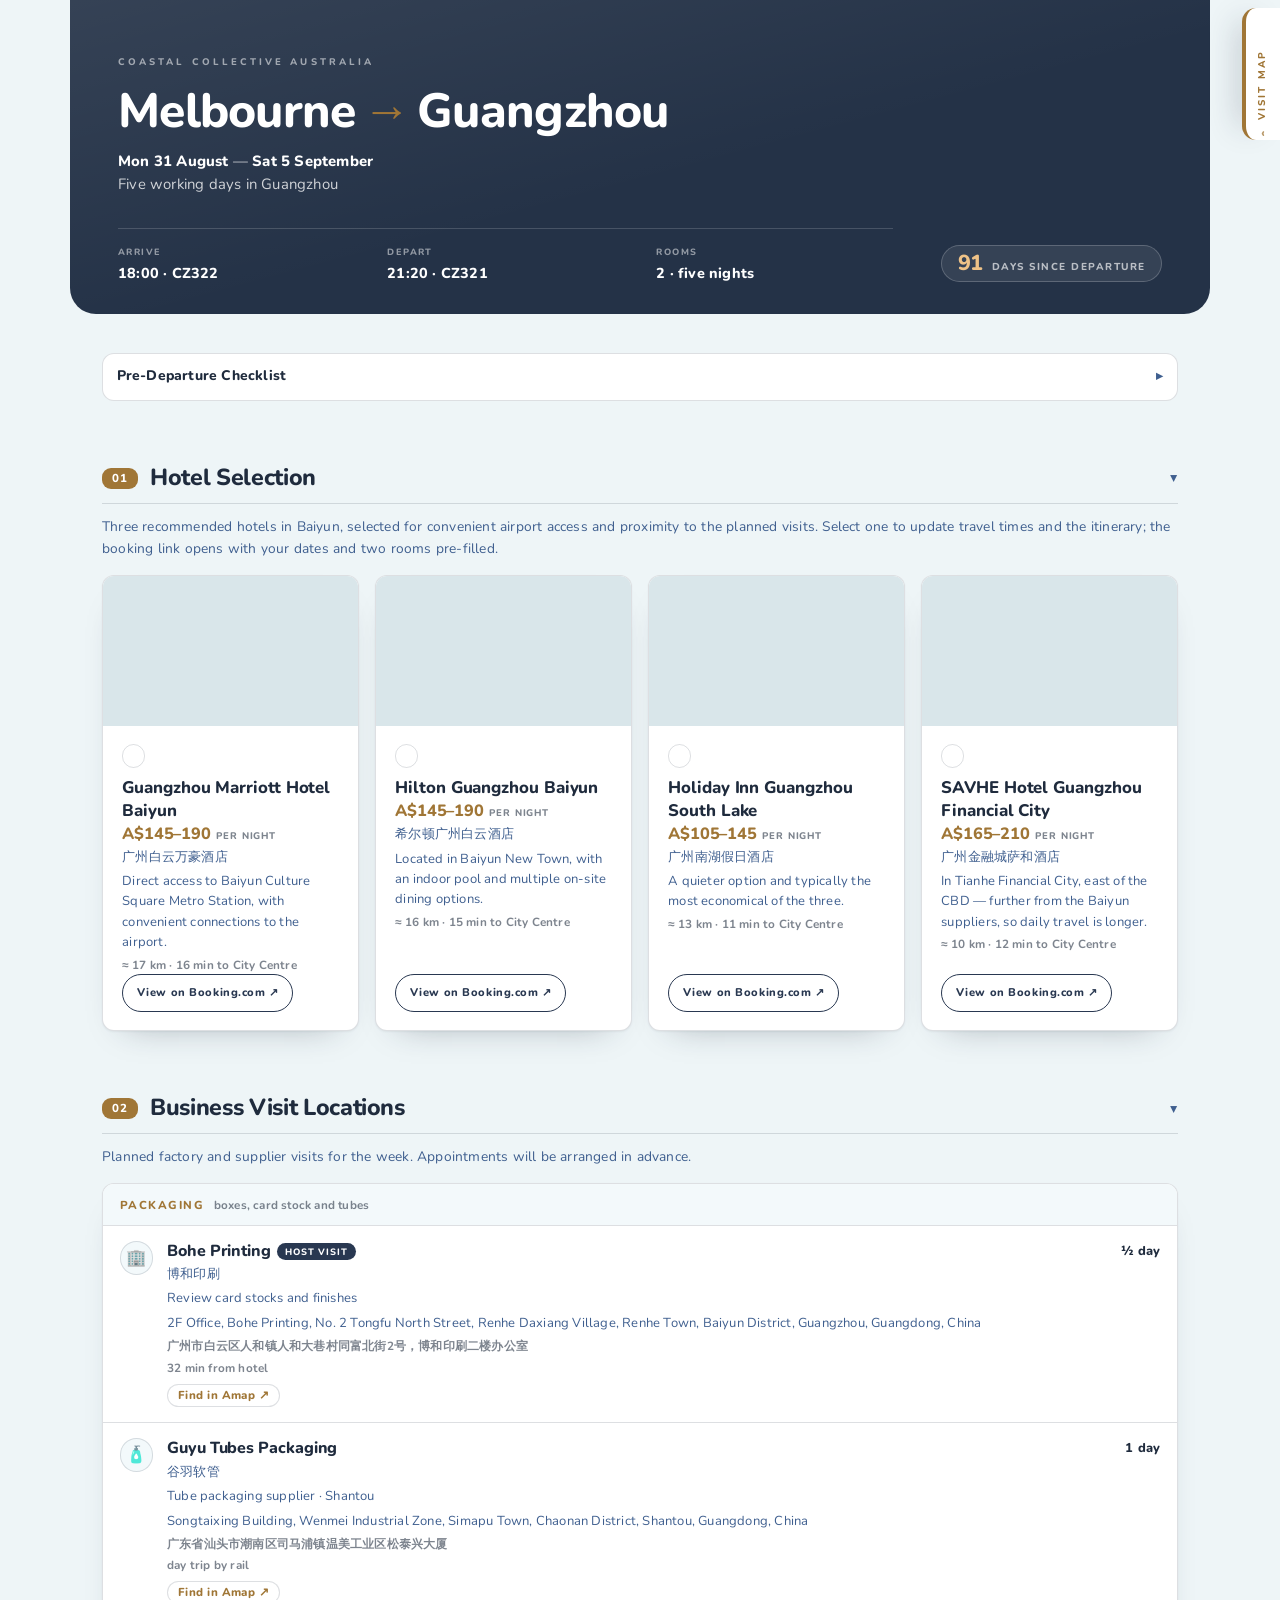
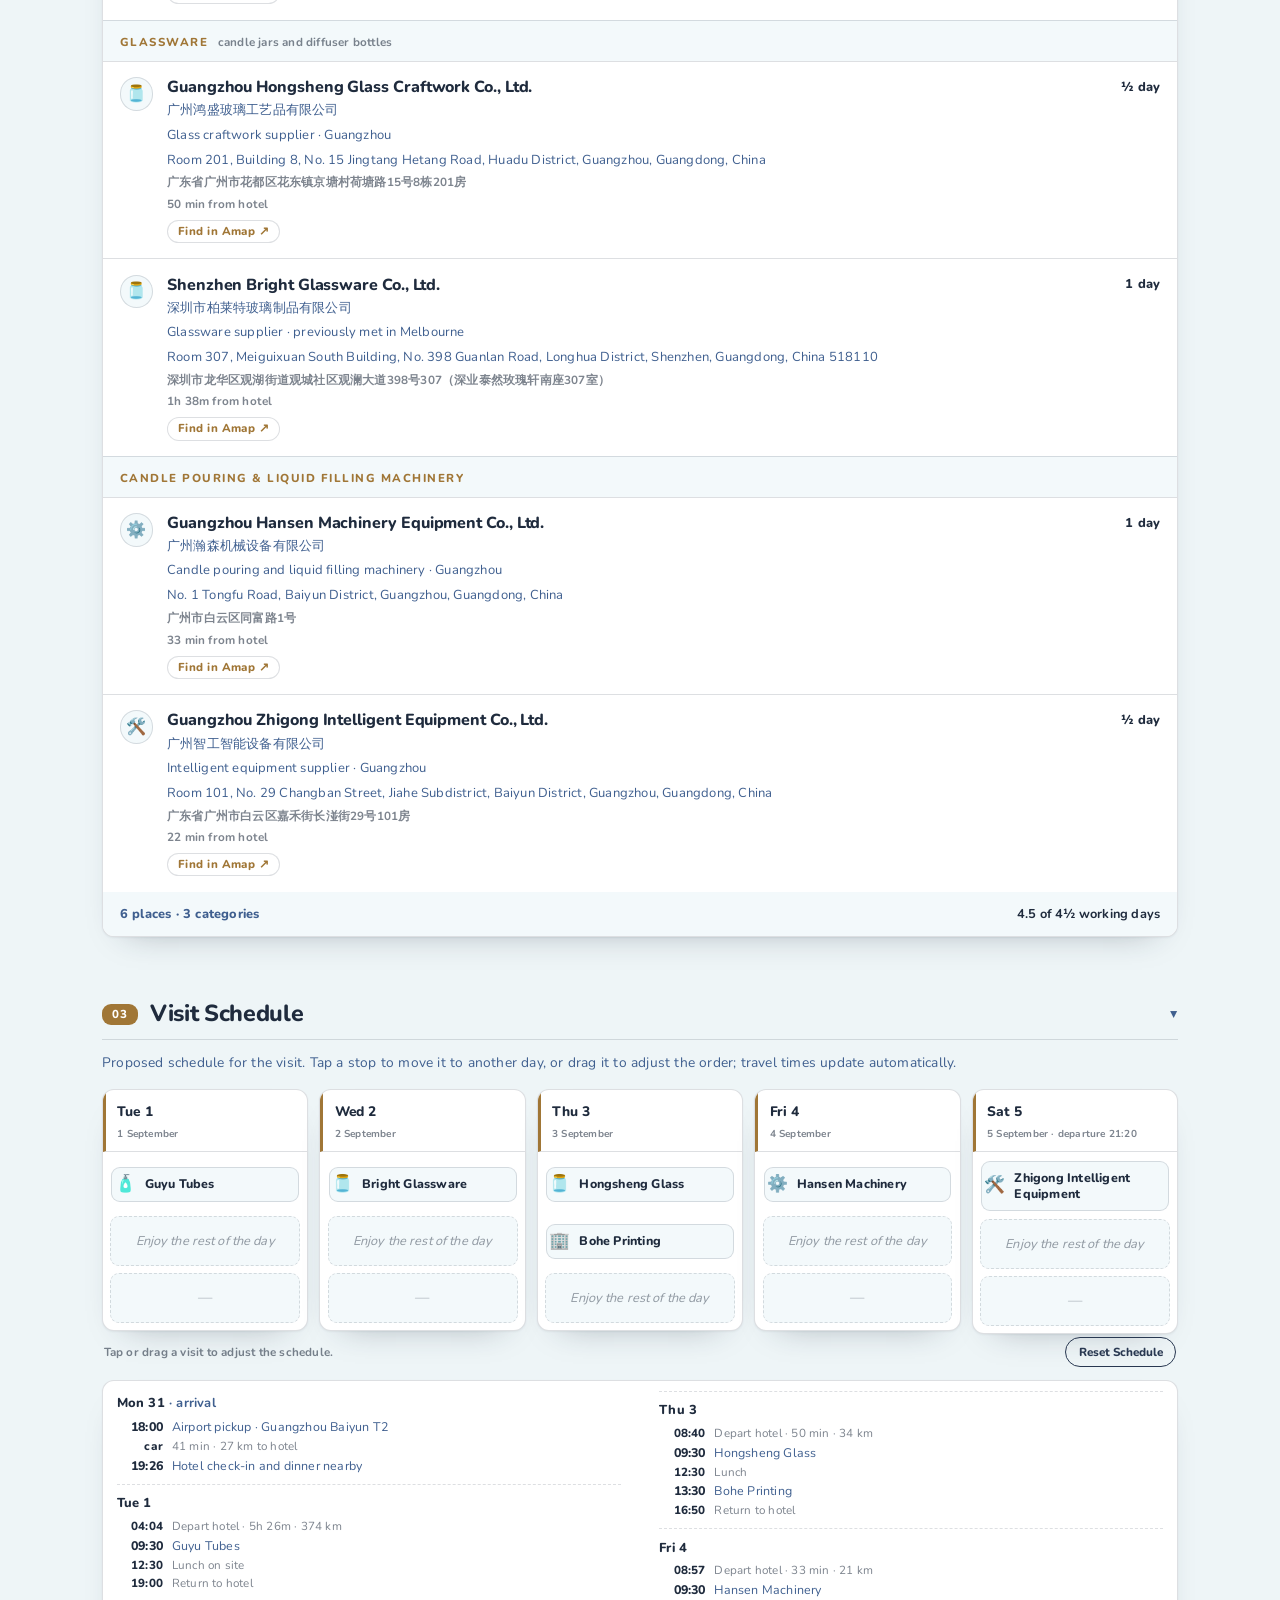
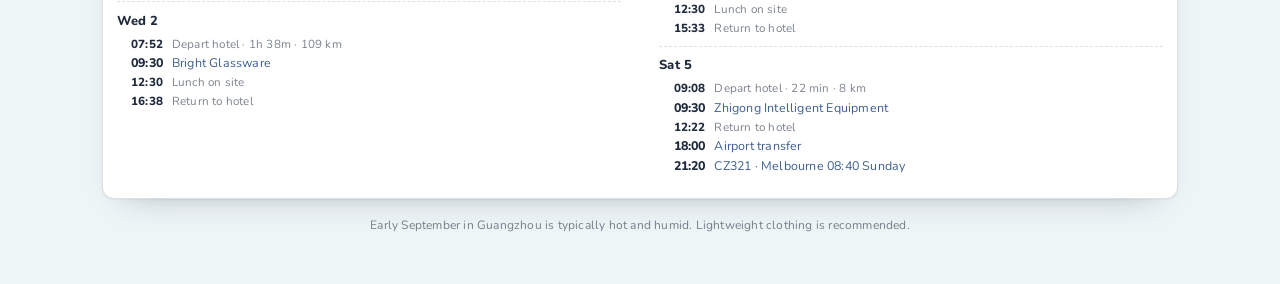
==== nate/index.html @ 098b2583 "Remove Recommended tag and 'Selected as itinerary base' note from hotel cards" ====
<!doctype html>
<html lang="en">
<head>
<meta charset="utf-8">
<meta name="viewport" content="width=device-width, initial-scale=1, viewport-fit=cover">
<title>Melbourne → Guangzhou · 31 Aug – 5 Sep</title>
<meta name="apple-mobile-web-app-capable" content="yes">
<meta name="apple-mobile-web-app-title" content="Guangzhou">
<meta name="theme-color" content="#eef5f7" media="(prefers-color-scheme: light)">
<meta name="theme-color" content="#0b1317" media="(prefers-color-scheme: dark)">
<style>
@font-face{font-family:'Nunito';font-style:normal;font-weight:400 800;font-display:swap;
  src:url('font/nunito-latin.woff2') format('woff2');
  unicode-range:U+0000-00FF,U+0131,U+0152-0153,U+02BB-02BC,U+02C6,U+02DA,U+02DC,U+0304,U+0308,U+0329,U+2000-206F,U+20AC,U+2122,U+2191,U+2193,U+2212,U+2215,U+FEFF,U+FFFD;}
@font-face{font-family:'Nunito';font-style:normal;font-weight:400 800;font-display:swap;
  src:url('font/nunito-latin-ext.woff2') format('woff2');
  unicode-range:U+0100-02BA,U+02BD-02C5,U+02C7-02CC,U+02CE-02D7,U+02DD-02FF,U+0304,U+0308,U+0329,U+1D00-1DBF,U+1E00-1E9F,U+1EF2-1EFF,U+2020,U+20A0-20AB,U+20AD-20C0,U+2113,U+2C60-2C7F,U+A720-A7FF;}

/* cool fresh coastal palette — navy + gold brand on a mist-blue, not warm oat */
:root{
  --bg:#eef5f7; --card:#ffffff; --ink:#1f2b3d; --muted:#3f5f8f; --faint:rgba(31,43,61,.58);
  --line:rgba(31,43,61,.15); --accent:#293851; --gold:#a07636; --soft:#f3f9fb; --oat:#d9e6ea;
  --warn:#8c3b2a; --land:#e9f2f4; --water:#b5ccd6;
  --pill:30px; --r:12px;
  --heroBg:#243247; --heroInk:#ffffff;
  --sh:0 1px 2px rgba(31,43,61,.06), 0 16px 34px -24px rgba(31,43,61,.4);
}
@media (prefers-color-scheme:dark){
  :root{          --bg:#0b1317; --card:#131f26; --ink:#e7edf2; --muted:#a9bad0; --faint:rgba(231,237,242,.55);
         --line:rgba(231,237,242,.15); --accent:#cfe0ee; --gold:#d8ab63; --soft:#18252d; --oat:#21313a;
         --warn:#e0997f; --land:#131f26; --water:#2c404b;
         --heroBg:#16202d; --heroInk:#ffffff;
         --sh:0 1px 2px rgba(0,0,0,.5),0 16px 34px -24px rgba(0,0,0,.85); }
}
*{box-sizing:border-box}
html{-webkit-text-size-adjust:100%}
body{margin:0;background:var(--bg);color:var(--ink);overflow-x:hidden;
  font:16px/1.6 'Nunito',-apple-system,BlinkMacSystemFont,'Segoe UI','PingFang SC','Microsoft YaHei',sans-serif;
  letter-spacing:.2px;padding:0 0 3rem;-webkit-font-smoothing:antialiased}
.wrap{max-width:560px;margin:0 auto;
  padding:0 max(1.1rem,env(safe-area-inset-left)) 0 max(1.1rem,env(safe-area-inset-right))}
/* every tappable thing clears the 44px thumb target on touch screens */
@media (pointer:coarse){
  .chip,.act,.book{min-height:2.4rem;display:inline-flex;align-items:center}
  .row{padding-top:1.05rem;padding-bottom:1.05rem}
}

/* ---------- hero ---------- */
.hero{position:relative;background:var(--heroBg);color:var(--heroInk);margin:0 -1.1rem 2rem;
  padding:2.4rem 1.4rem 1.5rem;border-radius:0 0 20px 20px;
  background-image:linear-gradient(165deg,rgba(255,255,255,.08),rgba(255,255,255,0) 55%)}
/* weather sits in its own band — never overlaps the title */
.wx{display:flex;align-items:center;gap:.6rem;flex-wrap:wrap;
  border-top:1px solid rgba(255,255,255,.16);margin-top:1.3rem;padding-top:.95rem}
.wx .icon{font-size:1.35rem;line-height:1;flex:0 0 auto}
.wx .t{font-size:1.5rem;font-weight:800;letter-spacing:-.03em;flex:0 0 auto;line-height:1}
.wx .lbl{font-size:.58rem;letter-spacing:.14em;text-transform:uppercase;
  color:rgba(255,255,255,.55);font-weight:800;flex:0 0 auto}
.wx .wk{flex:1 1 100%;font-size:.74rem;color:rgba(255,255,255,.72);font-weight:700;margin-top:.15rem}
.wx[hidden]{display:none}
.hero .brand{font-size:.6rem;letter-spacing:.32em;font-weight:800;
  color:rgba(255,255,255,.55);text-transform:uppercase;margin-bottom:1.4rem}
.hero h1{font-size:clamp(1.75rem,7.6vw,2.55rem);line-height:1.08;margin:0 0 .6rem;
  font-weight:800;letter-spacing:-.015em;display:flex;flex-wrap:wrap;align-items:baseline;gap:0 .45rem}
.hero h1 .c1{color:#fff}
.hero h1 .arw{color:var(--gold);font-weight:800}
.hero h1 .c2{color:#fff}
.hero .dates{font-size:.93rem;color:rgba(255,255,255,.78);margin:0;line-height:1.55}
.hero .dates b{color:#fff;font-weight:800}
.cd{display:inline-flex;align-items:baseline;gap:.55rem;margin-top:1rem;
  background:rgba(255,255,255,.08);border:1px solid rgba(255,255,255,.2);
  border-radius:var(--pill);padding:.4rem .95rem}
.cd b{font-size:1.35rem;font-weight:800;color:#eec287;letter-spacing:-.02em;line-height:1}
.cd span{font-size:.63rem;letter-spacing:.15em;text-transform:uppercase;
  color:rgba(255,255,255,.66);font-weight:800}
.cd[hidden]{display:none}
.hero .facts{display:flex;gap:1rem;border-top:1px solid rgba(255,255,255,.16);
  margin-top:1.2rem;padding-top:1rem}
.hero .f{flex:1;min-width:0}
.hero .f .k{display:block;font-size:.57rem;letter-spacing:.16em;text-transform:uppercase;
  color:rgba(255,255,255,.5);font-weight:800}
.hero .f .v{display:block;font-size:.9rem;font-weight:800;margin-top:.22rem;line-height:1.3}

/* ---------- sections ---------- */
.q{margin:4rem 0 0}
.qh{display:flex;align-items:center;gap:.75rem;padding-bottom:.7rem;
  border-bottom:1px solid var(--line);margin-bottom:.9rem}
.qn{font-size:.72rem;font-weight:800;color:#fff;background:var(--gold);
  letter-spacing:.1em;flex:0 0 auto;padding:.3rem .62rem;border-radius:9px;line-height:1}
.qt{font-size:1.45rem;font-weight:800;letter-spacing:-.015em;line-height:1.15}
.qs{font-size:.86rem;color:var(--muted);margin:-.15rem 0 .95rem;line-height:1.6}

.list{background:var(--card);border:1px solid var(--line);border-radius:var(--r);
  overflow:hidden;box-shadow:var(--sh)}
.row{display:flex;align-items:flex-start;gap:.85rem;padding:.95rem 1.05rem;
     border-top:1px solid var(--line);cursor:pointer;-webkit-tap-highlight-color:transparent}
.row:first-child{border-top:0}
.row:active{background:var(--soft)}
.box{width:1.45rem;height:1.45rem;border-radius:5px;border:1.5px solid var(--line);
  flex:0 0 auto;display:grid;place-items:center;font-size:.82rem;color:transparent;
  transition:.12s;margin-top:.1rem}
.row.static{cursor:default}
.row.static:active{background:transparent}
.dot{width:2.1rem;height:2.1rem;border-radius:50%;background:var(--soft);border:1px solid var(--line);
  flex:0 0 auto;display:grid;place-items:center;font-size:1.02rem;line-height:1}
.leg{color:var(--faint)!important;font-weight:700;font-size:.735rem!important;margin-top:.28rem!important}
.row.rad .box{border-radius:50%}
.row.on .box{background:var(--accent);border-color:var(--accent);color:#fff}
.row.on .box::after{content:"✓"}
.g{flex:1;min-width:0}
.n1{display:block;font-size:1rem;font-weight:800;line-height:1.35;letter-spacing:-.005em}
.n2{display:block;font-size:.8rem;color:var(--muted);margin-top:.16rem;line-height:1.45}
.n3{display:block;font-size:.815rem;color:var(--muted);margin-top:.3rem;line-height:1.55}
.rt{flex:0 0 auto;text-align:right;font-size:.8rem;font-weight:800;color:var(--ink);
  line-height:1.35;padding-top:.1rem}
.rt s{display:block;text-decoration:none;font-weight:800;font-size:.6rem;
  letter-spacing:.09em;text-transform:uppercase;margin-top:.2rem;color:var(--faint)}
.price{display:block;font-size:.92rem;font-weight:800;color:var(--gold);
  margin-top:.32rem;letter-spacing:-.01em;line-height:1.3}
.price s{text-decoration:none;font-weight:800;font-size:.6rem;
  letter-spacing:.09em;text-transform:uppercase;margin-left:.35rem;color:var(--faint)}
.pill{display:inline-block;font-size:.58rem;font-weight:800;letter-spacing:.1em;text-transform:uppercase;
  color:#fff;background:var(--gold);border-radius:var(--pill);padding:.14rem .52rem;
  vertical-align:.14em;margin-left:.35rem}
.pill.g{background:var(--accent)}
.planning{display:inline-block;font-size:.6rem;font-weight:800;letter-spacing:.09em;
  text-transform:uppercase;color:#fff;background:var(--gold);border-radius:var(--pill);
  padding:.22rem .72rem;margin-top:.6rem}
.book{display:inline-block;margin-top:.45rem;font-size:.7rem;font-weight:800;letter-spacing:.05em;
  color:var(--accent);text-decoration:none;border:1.5px solid var(--accent);
  border-radius:var(--pill);padding:.3rem .85rem}
.book:hover{background:var(--accent);color:var(--card)}
.hcard{border-top:1px solid var(--line)}
.hcard:first-child{border-top:0}
.hcard .row{border-top:0}
.hpic{display:block;width:100%;height:190px;object-fit:cover;background:var(--oat)}
.hpic.ph{display:grid;place-items:center;background:
  linear-gradient(135deg,var(--oat) 0%,var(--soft) 60%,var(--oat) 100%)}
.hpic.ph span{font-size:.6rem;letter-spacing:.18em;text-transform:uppercase;
  font-weight:800;color:var(--faint)}

/* ---------- mobile hotel deck (infinite transform carousel) ---------- */
@media (max-width:639px){
  #hotels{
    display:block;
    overflow:hidden;
    padding:12px 9% 30px;
    margin-left:-1.1rem;
    margin-right:-1.1rem;
    width:calc(100% + 2.2rem);
    background:transparent;
    border:0;
    border-radius:0;
    box-shadow:none;
  }
  #hotels .hdeck{
    display:flex;
    align-items:flex-start;
    touch-action:pan-y;
    will-change:transform;
  }
  #hotels .hcard{
    position:relative;
    z-index:1;
    flex:0 0 84%;
    min-width:0;
    overflow:hidden;
    background:var(--card);
    border:1px solid var(--line);
    border-radius:18px;
    box-shadow:0 12px 28px -22px rgba(31,43,61,.5);
    opacity:.7;
    transform:translateY(16px) scale(.9);
    transform-origin:center center;
    transition:transform .28s cubic-bezier(.2,.8,.3,1),opacity .28s ease,box-shadow .28s ease;
  }
  #hotels .hcard + .hcard{margin-left:-8%}
  #hotels .hcard.focus{
    z-index:4;
    opacity:1;
    transform:translateY(0) scale(1);
    box-shadow:0 24px 46px -26px rgba(31,43,61,.72),0 4px 10px rgba(31,43,61,.08);
  }
  #hotels .hcard:not(.focus) .row{pointer-events:none}
  #hotels .hcard .hpic{height:200px}
  #hotels .hcard .row{min-height:0;padding:1.15rem 1.2rem 1.3rem;gap:.55rem;background:var(--card)}
  #hotels .hcard.focus .row.on{background:var(--soft)}
  #hotels .hcard .n1{font-size:1.04rem;line-height:1.3}
  #hotels .hcard .n2{margin-top:.28rem;font-size:.8rem}
  #hotels .hcard .price{font-size:1.12rem;margin-top:.45rem}
  #hotels .hcard .n3{margin-top:.45rem;font-size:.82rem;display:-webkit-box;-webkit-line-clamp:3;-webkit-box-orient:vertical;overflow:hidden}
  #hotels .hcard .book{display:flex;align-items:center;justify-content:center;margin-top:.8rem;min-height:2.6rem;border-radius:14px}
  #hotels .hcard .planning{display:block;text-align:center;margin-top:.7rem}
}
@media (max-width:380px){
  #hotels .hcard{flex-basis:86%}
  #hotels .hcard + .hcard{margin-left:-10%}
  #hotels .hcard .hpic{height:190px}
}
@media (prefers-reduced-motion:reduce){#hotels .hcard{transition:none!important}}
#hotels.noanim .hcard{transition:none!important}

.cathead{display:flex;align-items:baseline;gap:.6rem;flex-wrap:wrap;
  padding:.75rem 1.05rem .6rem;background:var(--soft);border-top:1px solid var(--line)}
.cathead:first-child{border-top:0}
.catt{font-size:.72rem;font-weight:800;letter-spacing:.13em;text-transform:uppercase;color:var(--gold)}
.cats{font-size:.73rem;color:var(--faint);font-weight:700}
.tally{display:flex;justify-content:space-between;align-items:center;gap:.5rem;
  padding:.75rem 1.05rem;background:var(--soft);font-size:.8rem;font-weight:800;color:var(--muted)}
.tally b{color:var(--ink)}
.tally.over b{color:var(--warn)}

/* ---------- floating minimap ---------- */
.mapdock{position:fixed;z-index:45;
  right:max(.9rem,env(safe-area-inset-right));bottom:max(.9rem,env(safe-area-inset-bottom));
  background:var(--card);border:1px solid var(--line);border-radius:14px;overflow:hidden;
  box-shadow:0 20px 48px -20px rgba(31,43,61,.55),0 2px 6px rgba(31,43,61,.09);
  transition:width .3s cubic-bezier(.2,.8,.3,1),height .3s cubic-bezier(.2,.8,.3,1)}
.mapdock[data-state="mini"]{width:168px;height:196px;cursor:pointer}
.mapdock[data-state="open"]{width:min(400px,calc(100vw - 1.8rem));height:min(540px,calc(100vh - 2.4rem))}
.mapdock[data-state="max"]{width:min(1040px,88vw)!important;height:min(680px,82vh)!important;left:50%!important;top:50%!important;transform:translate(-50%,-50%)!important;right:auto!important;bottom:auto!important;border-radius:18px}
@media (max-width:640px){.mapdock{bottom:max(.7rem,env(safe-area-inset-bottom))}.mapdock:not([data-state="max"]){right:max(.3rem,env(safe-area-inset-right))!important;left:auto!important}.mapdock[data-state="peek"]{right:0!important;left:auto!important;border-radius:12px 0 0 12px!important}.mapdock[data-state="max"]{width:92vw!important;height:78vh!important}}
.mapdock[data-state="max"] .mapbar{cursor:default}
.mapdock[data-state="mini"] #mapMax,.mapdock[data-state="peek"] #mapMax{display:none}
.mapdock[data-state="peek"] #mapTuck{display:none}
.mapdock[data-state="max"] #mapTuck{display:none}
.mapdock[data-state="mini"] #mapToggle,.mapdock[data-state="peek"] #mapToggle{display:block}
@media (max-width:520px){.mapdock[data-state="open"]{width:calc(100vw - 1.4rem);height:min(70vh,520px)}}
.mapbar{display:flex;align-items:center;gap:.5rem;padding:.45rem .55rem .4rem .7rem;border-bottom:1px solid var(--line);background:var(--soft);cursor:grab;touch-action:pan-y;user-select:none;-webkit-user-select:none}
.mapbar:active{cursor:grabbing}
.mapdock.moved{right:auto;bottom:auto}
.mapdock.standback{pointer-events:none;opacity:.35}
.mapdock.armed .mapbar{background:var(--oat);touch-action:none}
.mapdock.dragging{transition:none;box-shadow:0 26px 60px -18px rgba(31,43,61,.6)}
.mapdock[data-state="peek"]{width:30px!important;height:96px!important;background:var(--card);border-color:var(--line);cursor:pointer;border-radius:12px 0 0 12px;box-shadow:-6px 0 18px -10px rgba(31,43,61,.30)}
.mapdock[data-state="peek"].onleft{border-radius:0 10px 10px 0}
.mapdock[data-state="peek"] .mapbody{display:none}
.mapdock[data-state="peek"] .mapbar{height:100%;padding:0;justify-content:center;border-bottom:0;background:transparent;cursor:pointer}
.mapdock[data-state="peek"] .mapttl{display:none}
.mapdock[data-state="peek"] .mapx{color:var(--gold);font-size:1.05rem;font-weight:800}
.mapdock[data-state="peek"] .mapbar{background:var(--soft)}
.mapttl{flex:1;font-size:.62rem;font-weight:800;letter-spacing:.13em;text-transform:uppercase;color:var(--faint);white-space:nowrap;overflow:hidden;text-overflow:ellipsis}
.mapx{appearance:none;border:0;background:transparent;color:var(--accent);font:inherit;font-size:.95rem;line-height:1;cursor:pointer;padding:.25rem .3rem;border-radius:6px}
.mapx:hover{background:var(--oat)}
.mapbody{padding:.45rem}
.mapdock[data-state="mini"] .mapbody{padding:.3rem}
.mapdock[data-state="mini"] .lbl{display:none}
.mapdock[data-state="mini"] .readout{display:none}
.mapdock[data-state="mini"] .pinhit{pointer-events:none}
.mapdock[data-state="mini"] .bandlbl{display:none}
.mapbar{position:absolute;top:0;left:0;right:0;height:2rem;box-sizing:border-box}
.mapdock .mapbody{position:absolute;top:2rem;left:0;right:0;bottom:0;padding:.45rem;display:flex;flex-direction:column;gap:.3rem}
.mapdock[data-state="mini"] .mapbody{padding:.3rem}
.mapdock #map{flex:1 1 0;min-height:0;width:100%;height:100%;display:block;border-radius:6px;touch-action:manipulation}
.mapdock .readout{flex:0 0 auto;min-height:0;padding:.35rem .4rem .1rem}
.pinhit{cursor:pointer;transition:opacity .25s}
.pinhit circle{transition:r .2s cubic-bezier(.2,.8,.3,1),fill .2s,stroke .2s}
.pinhit:hover circle:nth-of-type(2){r:17}
@keyframes drawin{from{stroke-dashoffset:var(--len)}to{stroke-dashoffset:0}}
@keyframes fadeup{from{opacity:0;transform:translateY(4px)}to{opacity:1;transform:none}}
@keyframes ping{0%{r:16;opacity:.55}100%{r:34;opacity:0}}
#mlines line{animation:drawin .5s cubic-bezier(.2,.8,.3,1) both}
#mlines .ping{animation:ping .7s ease-out both;fill:none;stroke:var(--gold);stroke-width:2}
.readout{transition:none}
.readout .ro,.readout .robig{animation:fadeup .26s ease-out both}
.readout{display:flex;align-items:center;gap:.6rem;padding:.6rem .55rem .3rem;min-height:2.7rem}
.readout .ro{flex:1;min-width:0}
.roA{display:block;font-weight:800;line-height:1.35;font-size:.83rem}
.roB{display:block;color:var(--muted);font-size:.74rem;margin-top:.08rem}
.robig{flex:0 0 auto;text-align:right;font-variant-numeric:tabular-nums}
.robig b{display:block;font-size:1.35rem;font-weight:800;line-height:1.15;color:var(--gold)}
.robig s{display:block;text-decoration:none;font-size:.66rem;color:var(--faint);font-weight:800;text-transform:uppercase;letter-spacing:.08em}
.rohint{color:var(--faint);font-size:.78rem;padding:.2rem .1rem}
.hint{display:flex;gap:.55rem;background:var(--card);border:1px solid var(--accent);border-radius:var(--r);padding:.68rem .8rem;margin-top:.55rem;font-size:.79rem;line-height:1.55;color:var(--muted)}
.hint b{color:var(--ink)}
.hint .i{flex:0 0 auto}
.hint.warn{border-color:var(--warn)}
.hint[hidden]{display:none}
details{background:var(--card);border:1px solid var(--line);border-radius:var(--r);margin-top:.55rem;overflow:hidden}
summary{list-style:none;cursor:pointer;padding:.72rem .85rem;font-size:.87rem;font-weight:800;display:flex;align-items:center;gap:.5rem;-webkit-tap-highlight-color:transparent}
summary::-webkit-details-marker{display:none}
summary::after{content:"▸";margin-left:auto;color:var(--faint);font-size:.8rem;transition:transform .15s}
details[open] summary::after{transform:rotate(90deg)}
details[open] summary{border-bottom:1px solid var(--line)}
.dbody{padding:.6rem .85rem .85rem}
.dcol{background:var(--card);border:1px solid var(--line);border-radius:var(--r);margin-bottom:.6rem;overflow:hidden;box-shadow:var(--sh)}
.dcol.full .dhead{background:var(--soft)}
.dcol.full .dcap{color:var(--gold)}
.dcol.over{border-color:var(--warn)}
.dhead{display:flex;align-items:baseline;gap:.5rem;padding:.7rem .9rem .6rem .78rem;border-bottom:1px solid var(--line);border-left:3px solid var(--gold)}
.dname{font-size:1rem;font-weight:800;letter-spacing:-.005em}
.dsub{font-size:.72rem;color:var(--faint);font-weight:700}
.dcap{margin-left:auto;font-size:.6rem;font-weight:800;letter-spacing:.09em;text-transform:uppercase;color:var(--faint)}
.dcol.over .dcap{color:var(--warn)}
.drop{padding:.5rem .6rem;min-height:3.1rem}
.drop:empty::after{content:"Drop visit here";display:block;text-align:center;color:var(--faint);font-size:.75rem;padding:.75rem 0;border:1px dashed var(--line);border-radius:6px}
.slot{touch-action:pan-y;border:1px dashed transparent;border-radius:9px;margin-bottom:.45rem;min-height:3.1rem;display:flex;flex-direction:column;justify-content:center}
.slot:last-child{margin-bottom:0}
.slot:not(.filled){border-color:var(--line);background:var(--soft);align-items:center;justify-content:center}
.slot .empty{color:var(--faint);font-size:.9rem;opacity:.5}
.slot .empty.enjoy{font-style:italic;font-size:.8rem;opacity:.8;letter-spacing:.01em}
.slot.over{border-color:var(--gold);background:var(--oat)}
.tile{display:flex;align-items:center;gap:.55rem;background:var(--soft);border:1px solid var(--line);border-radius:9px;padding:.7rem .7rem;cursor:pointer;touch-action:none;user-select:none;-webkit-user-select:none;-webkit-touch-callout:none}
.tile.ready{border-color:var(--gold);box-shadow:0 0 0 2px var(--oat)}
.tile.lifted{position:fixed;z-index:60;margin:0;pointer-events:none;box-shadow:0 18px 40px -14px rgba(31,43,61,.55);border-color:var(--gold);background:var(--card);transform:scale(1.03)}
.temo{flex:0 0 auto;font-size:1.05rem;line-height:1}
.tn{flex:1;min-width:0;font-size:.86rem;font-weight:800;line-height:1.3}
.moveto{display:none;gap:.3rem;flex-wrap:wrap;padding:.15rem .55rem .6rem 2.85rem}
.tile.picking + .moveto{display:flex}
.chip{appearance:none;border:1px solid var(--line);background:var(--card);color:var(--ink);font:inherit;font-size:.7rem;font-weight:800;padding:.28rem .6rem;border-radius:var(--pill);cursor:pointer;letter-spacing:.02em}
.chip:hover{border-color:var(--accent)}
.chip.here{background:var(--accent);border-color:var(--accent);color:#fff}
.chip.no{opacity:.35;cursor:default}
.chip.up{padding:.28rem .5rem}
.tw{flex:1;min-width:0}
.tn{display:block;font-size:.85rem;font-weight:800;line-height:1.3}
.planbar{display:flex;align-items:center;gap:.6rem;margin-top:.2rem;padding:0 .1rem}
.planbar span{flex:1;font-size:.73rem;color:var(--faint);font-weight:700}
.day{padding:.52rem 0;border-top:1px dashed var(--line)}
.day:first-child{border-top:0;padding-top:.15rem}
.dh{font-size:.81rem;font-weight:800;margin-bottom:.2rem}
.dh em{font-style:normal;font-weight:700;color:var(--muted)}
.ln{display:flex;gap:.55rem;font-size:.78rem;color:var(--muted);line-height:1.6}
.ln .tm{flex:0 0 2.9rem;font-variant-numeric:tabular-nums;font-weight:800;color:var(--ink);text-align:right}
.ln.dr{color:var(--faint);font-size:.73rem}
.empty{font-size:.79rem;color:var(--faint);padding:.4rem 0}
ul.ck{list-style:none;margin:0;padding:0}
ul.ck li{display:flex;gap:.55rem;align-items:flex-start;padding:.42rem 0;border-top:1px solid var(--line)}
ul.ck li:first-child{border-top:0}
ul.ck input{margin:.3rem 0 0;width:1rem;height:1rem;accent-color:var(--accent);flex:0 0 auto}
ul.ck label{flex:1;font-size:.84rem;line-height:1.5}
ul.ck .w{display:block;color:var(--muted);font-size:.745rem;margin-top:.06rem;line-height:1.5}
ul.ck input:checked + label{opacity:.4;text-decoration:line-through}
ul.ck input:checked + label .w{text-decoration:none}
.foot{display:flex;align-items:center;gap:.6rem;background:var(--card);border:1px solid var(--line);border-radius:var(--r);padding:.72rem .85rem;margin-top:1.4rem}
.foot .g{flex:1}
.foot .k{font-size:.63rem;letter-spacing:.1em;text-transform:uppercase;color:var(--faint);font-weight:800}
.foot .v{font-size:.9rem;font-weight:800;margin-top:.06rem}
.act{appearance:none;border:1px solid var(--accent);background:transparent;color:var(--accent);font:inherit;font-size:.73rem;font-weight:800;padding:.3rem .8rem;border-radius:var(--pill);cursor:pointer;text-decoration:none;flex:0 0 auto}
.act:hover{background:var(--accent);color:var(--card)}
.act.done{background:var(--accent);color:var(--card)}
.tip{text-align:center;color:var(--faint);font-size:.75rem;margin:1rem 0 0;line-height:1.7}
#toast{position:fixed;left:50%;bottom:1.3rem;transform:translate(-50%,1.5rem);background:var(--ink);color:#fff;font-size:.79rem;font-weight:800;padding:.5rem 1.05rem;border-radius:var(--pill);opacity:0;pointer-events:none;transition:opacity .2s,transform .2s;z-index:50}
#toast.show{opacity:1;transform:translate(-50%,0)}
@media (min-width:900px){
  .wrap{max-width:1140px;padding:0 2rem}
  .hero{margin:0 -2rem 2.4rem;padding:3.4rem 3rem 2rem;border-radius:0 0 26px 26px;display:grid;grid-template-columns:minmax(0,1fr) auto;column-gap:3rem;grid-template-rows:auto auto auto auto auto}
  .hero .brand{grid-column:1;grid-row:1;margin-bottom:1rem}
  .hero h1{grid-column:1;grid-row:2;font-size:3rem;margin:0 0 .8rem}
  .hero .dates{grid-column:1;grid-row:3;margin:0}
  .hero .cd{grid-column:2;grid-row:5;justify-self:end;align-self:end;margin-top:2rem}
  .hero .wx{grid-column:2;grid-row:1/4;align-self:start;justify-self:end;border-top:0;margin-top:.2rem;padding-top:0;flex-direction:column;align-items:flex-end;text-align:right;gap:.2rem;max-width:16rem}
  .hero .wx .t{font-size:2.6rem}
  .hero .wx .wk{flex:0 0 auto;text-align:right}
  .hero .facts{grid-column:1;grid-row:5;margin-top:2rem;max-width:none;gap:2rem}
  #hotels{display:grid;grid-auto-flow:column;grid-auto-columns:minmax(0,1fr);grid-template-columns:none;gap:1rem;align-items:start;background:transparent;border:0;box-shadow:none;overflow:visible}
  #hotels .hcard{border:1px solid var(--line);border-radius:var(--r);overflow:hidden;box-shadow:var(--sh);background:var(--card)}
  #hotels .hpic{height:150px}
  #hotels .row{flex:0 0 auto;flex-direction:column;align-items:flex-start;gap:.6rem;padding:1.15rem 1.2rem}
  #hotels .box{margin-top:0}
  #hotels .n1{font-size:1.05rem}
  #hotels .price{font-size:1.02rem;margin-top:.1rem}
  #hotels .book{align-self:flex-start;display:inline-flex;align-items:center;min-height:2.4rem}
  #plan{display:grid;grid-template-columns:repeat(5,1fr);gap:.7rem;align-items:start}
  .dcol{margin-bottom:0}
  .dhead{flex-wrap:wrap;gap:.15rem .4rem;padding:.7rem .7rem .6rem}
  .dname{font-size:.86rem}
  .dsub{font-size:.63rem;width:100%}
  .dcap{margin-left:0;width:100%;font-size:.56rem}
  .drop{padding:.45rem;min-height:8rem}
  .tile{flex-wrap:wrap;padding:.5rem .45rem .5rem .15rem}
  .tn{font-size:.78rem}
  .chip{font-size:.65rem;padding:.24rem .45rem}
  #sched{column-count:2;column-gap:2.4rem}
  #sched .day{break-inside:avoid}
}
@media (min-width:640px) and (max-width:899px){
  .wrap{max-width:720px}
  #plan{display:grid;grid-template-columns:repeat(2,1fr);gap:.7rem;align-items:start}
  .dcol{margin-bottom:0}
  #hotels{display:grid;grid-auto-flow:column;grid-auto-columns:minmax(0,1fr);grid-template-columns:none;gap:.7rem;background:transparent;border:0;box-shadow:none;overflow:visible}
  #hotels .hcard{border:1px solid var(--line);border-radius:var(--r);overflow:hidden;box-shadow:var(--sh);background:var(--card)}
}

/* collapsible sections */
.qh{cursor:pointer;-webkit-tap-highlight-color:transparent;transition:margin-bottom .34s cubic-bezier(.4,0,.2,1)}
.qh:focus-visible{outline:2px solid var(--gold);outline-offset:5px;border-radius:6px}
.qcv{margin-left:auto;flex:0 0 auto;color:var(--muted);font-size:.9rem;line-height:1;align-self:center;transform:rotate(90deg);transition:transform .34s cubic-bezier(.4,0,.2,1),color .18s}
.qh:hover .qcv{color:var(--ink)}
.q[data-open="0"] .qcv{transform:rotate(0deg)}
.q[data-open="0"] .qh{margin-bottom:0}
.qwrap{display:grid;grid-template-columns:minmax(0,1fr);grid-template-rows:1fr;transition:grid-template-rows .34s cubic-bezier(.4,0,.2,1),opacity .24s ease .06s}
.q[data-open="0"] .qwrap{grid-template-rows:0fr;opacity:0;transition:grid-template-rows .34s cubic-bezier(.4,0,.2,1),opacity .16s ease}
.qbody{min-height:0;min-width:0;overflow:hidden}
.q.settled[data-open="1"] .qbody{overflow:visible}
.qd{background:var(--card);border:1px solid var(--line);border-radius:var(--r);margin-top:.55rem;overflow:hidden}
.qhd{padding:.72rem .85rem;font-size:.87rem;font-weight:800;align-items:center;gap:.5rem;margin-bottom:0;border-bottom:1px solid transparent;transition:border-color .3s}
.qd[data-open="1"] .qhd{border-bottom-color:var(--line)}
.qd .qcv{font-size:.8rem}
@media (prefers-reduced-motion:reduce){.qh,.qcv,.qwrap{transition:none}}

/* hotel cards: one row, level bottoms */
@media (min-width:640px){
 #hotels{align-items:stretch}
 #hotels .hcard{display:flex;flex-direction:column}
 #hotels .hcard .row{flex:1;align-items:flex-start}
 #hotels .hcard .g{display:flex;flex-direction:column;flex:1}
 #hotels .hcard .book{margin-top:auto}
 #hotels .hcard .planning{margin-top:.6rem}
}

/* Amap hand-off */
.amap{display:inline-flex;align-items:center;gap:.25rem;margin-top:.45rem;
  align-self:flex-start;font-size:.72rem;font-weight:800;letter-spacing:.04em;
  color:var(--gold);text-decoration:none;border:1px solid var(--line);
  border-radius:999px;padding:.3rem .62rem;line-height:1;background:var(--card);
  transition:border-color .18s,background .18s}
.amap:hover{border-color:var(--gold);background:var(--soft)}
.row.static > .g{display:flex;flex-direction:column;align-items:flex-start}

/* tucked map tab: light body, gold edge, and it says what it is */
.mapdock[data-state="peek"]{width:34px!important;height:120px!important;
  background:var(--card);border-color:var(--line);
  border-left:4px solid var(--gold)!important;border-radius:12px 0 0 12px;
  box-shadow:-12px 0 26px -12px rgba(31,43,61,.45),0 2px 8px rgba(31,43,61,.12)}
.mapdock[data-state="peek"].onleft{border-left:1px solid var(--line)!important;
  border-right:4px solid var(--gold)!important;border-radius:0 12px 12px 0}
.mapdock[data-state="peek"] .mapbar{background:transparent;flex-direction:column;
  justify-content:center;align-items:center;gap:.3rem;padding:0;height:100%}
.mapdock[data-state="peek"] .mapx{color:var(--gold);font-size:1rem;font-weight:800;
  padding:0;min-width:0;line-height:1}
.mapdock[data-state="peek"] .mapttl{display:block;writing-mode:vertical-rl;
  transform:rotate(180deg);font-size:.56rem;font-weight:800;letter-spacing:.2em;
  text-transform:uppercase;color:var(--gold);white-space:nowrap;margin:0}
@media (max-width:640px){
  .mapdock[data-state="peek"]{border-radius:12px 0 0 12px!important}
}

/* the tucked tab belongs to the screen edge, not to a stale coordinate */
.mapdock[data-state="peek"]{right:0!important;left:auto!important}
.mapdock[data-state="peek"].onleft{left:0!important;right:auto!important}

/* tucked tab: reads as a page edge tab, not a floating chip.
   no outline, square on the side that meets the screen edge,
   the gold stripe is the only hard edge and it faces the content. */
.mapdock[data-state="peek"]{
  width:38px!important;height:132px!important;
  background:var(--card)!important;
  border-top:0!important;border-right:0!important;border-bottom:0!important;
  border-left:4px solid var(--gold)!important;
  border-radius:14px 0 0 14px!important;
  box-shadow:-14px 0 30px -14px rgba(31,43,61,.42)!important}
.mapdock[data-state="peek"].onleft{
  border-left:0!important;border-right:4px solid var(--gold)!important;
  border-radius:0 14px 14px 0!important;
  box-shadow:14px 0 30px -14px rgba(31,43,61,.42)!important}
.mapdock[data-state="peek"] .mapbar{gap:.42rem}
.mapdock[data-state="peek"] .mapttl{font-size:.62rem;letter-spacing:.22em}
.mapdock[data-state="peek"] .mapx{font-size:.8rem;opacity:.75}
@media (max-width:640px){
  .mapdock[data-state="peek"]{border-radius:14px 0 0 14px!important}
}

/* hotel card without a photo: a quiet placeholder, not an error state */
.hpic.ph{flex-direction:column;gap:.4rem}
.hpic.ph .phg{font-size:1.9rem;line-height:1;opacity:.34;filter:grayscale(.3)}
.hpic.ph .phd{font-size:.6rem;letter-spacing:.18em;text-transform:uppercase;
  font-weight:800;color:var(--gold);opacity:.85}
</style>
</head>
<body>
<div class="wrap">
<div class="hero">
  <div class="brand">Coastal Collective Australia</div>
  <h1><span class="c1">Melbourne</span><span class="arw">→</span><span class="c2">Guangzhou</span></h1>
  <p class="dates"><b>Mon 31 August</b> — <b>Sat 5 September</b><br>Five working days in Guangzhou</p>
  <div class="cd" id="cd" hidden></div>
  <div class="wx" id="wx" hidden></div>
  <div class="facts">
    <span class="f"><span class="k">Arrive</span><span class="v">18:00 · CZ322</span></span>
    <span class="f"><span class="k">Depart</span><span class="v">21:20 · CZ321</span></span>
    <span class="f"><span class="k">Rooms</span><span class="v">2 · five nights</span></span>
  </div>
</div>
<details>
  <summary>Pre-Departure Checklist</summary>
  <div class="dbody">
    <ul class="ck">
      <li><input type="checkbox" id="c1"><label for="c1">Confirm visa requirements for Australian passport holders<span class="w">Verify the latest requirements before departure.</span></label></li>
      <li><input type="checkbox" id="c2"><label for="c2">Set up Alipay and add a payment card<span class="w">Complete setup before departure for easier local payments.</span></label></li>
      <li><input type="checkbox" id="c3"><label for="c3">Arrange eSIM or international roaming<span class="w">International roaming or an eSIM may provide more reliable access to overseas services.</span></label></li>
      <li><input type="checkbox" id="c4"><label for="c4">Install Apple Maps or Amap<span class="w">Google Maps has limited availability in mainland China.</span></label></li>
      <li><input type="checkbox" id="c5"><label for="c5">Bring passports and business cards<span class="w">Passports are required for hotel check-in.</span></label></li>
      <li><input type="checkbox" id="c6"><label for="c6">Bring the reference tube<span class="w">Carrying it directly avoids shipping delays.</span></label></li>
      <li><input type="checkbox" id="c7"><label for="c7">Prepare machine requirements: output, budget and 240V<span class="w">Suppliers will use these details to confirm suitable models.</span></label></li>
    </ul>
  </div>
</details>
<div class="q">
  <div class="qh"><span class="qn">01</span><span class="qt">Hotel Selection</span></div>
  <p class="qs" id="hotelWhy">Three recommended hotels in Baiyun, selected for convenient airport access and proximity to the planned visits. Select one to update travel times and the itinerary; the booking link opens with your dates and two rooms pre-filled.</p>
  <div class="list" id="hotels"></div>
</div>
<div class="q">
  <div class="qh"><span class="qn">02</span><span class="qt">Business Visit Locations</span></div>
  <p class="qs">Planned factory and supplier visits for the week. Appointments will be arranged in advance.</p>
  <div class="list" id="visits"></div>
</div>
<div class="q">
  <div class="qh"><span class="qn">03</span><span class="qt">Visit Schedule</span></div>
  <p class="qs">Proposed schedule for the visit. Tap a stop to move it to another day, or drag it to adjust the order; travel times update automatically.</p>
  <div id="plan"></div>
  <div class="planbar"><span id="planNote"></span><button class="act" id="planReset">Reset Schedule</button></div>
  <div class="list" style="margin-top:.8rem"><div class="dbody" id="sched"></div></div>
</div>
<p class="tip">Early September in Guangzhou is typically hot and humid. Lightweight clothing is recommended.</p>
</div>
<div class="mapdock" id="mapdock" data-state="mini">
  <div class="mapbar">
    <span class="mapttl">Visit Map</span>
    <button class="mapx" id="mapTuck" aria-label="hide map">»</button>
    <button class="mapx" id="mapMax" aria-label="maximise map">⤢</button>
    <button class="mapx" id="mapToggle" aria-label="expand map">−</button>
  </div>
  <div class="mapbody">
    <svg id="map" role="img" aria-label="Business visit map"><g id="mbg"></g><g id="mspokes"></g><g id="mlines"></g><g id="mpins"></g></svg>
    <div class="readout" id="readout"><span class="rohint">Select a location</span></div>
  </div>
</div>
<div id="toast">Saved</div>
<script>
(function(){
var P={
 hotel:{n:'Selected hotel',zh:'酒店',e:'🏨',xy:[186,190],km:[-5,-9],hub:1},
 air:{n:'Airport',zh:'白云机场',e:'✈️',xy:[238,44],km:[-2,-31],nav:{q:'广州白云国际机场',ct:'广州'}},
 us:{n:'Bohe Printing',zh:'博和印刷',e:'🏢',xy:[146,112],km:[-3,-25],est:1,nav:{q:'广州市白云区人和镇人和大巷村同富北街2号 博和印刷',ct:'广州'}},
 hansen:{n:'Hansen',zh:'汉森机械',e:'⚙️',xy:[54,138],km:[-3,-26],est:1,nav:{q:'广州市白云区同富路1号',ct:'广州'}},
 zhigong:{n:'Zhigong',zh:'智工智能',e:'🛠️',xy:[186,132],km:[-5,-14],est:1,nav:{q:'广东省广州市白云区嘉禾街长湴街29号101房',ct:'广州'}},
 hongtai:{n:'Hongsheng Glass',zh:'鸿盛玻璃',e:'🫙',xy:[280,138],km:[0,-37],est:1,nav:{q:'广东省广州市花都区花东镇京塘村荷塘路15号8栋201房',ct:'广州'}},
 bright:{n:'Bright Glassware',zh:'柏莱特玻璃',e:'🫙',xy:[236,339],km:[75,42],nav:{q:'深圳市龙华区观湖街道观城社区观澜大道398号307',ct:'深圳'}},
 guyu:{rail:1,n:'Guyu Tubes',zh:'谷羽软管 · 汕头',e:'🧴',xy:[100,339],km:[312,-16],est:1,nav:{q:'广东省汕头市潮南区司马浦镇温美工业区松泰兴大厦',ct:'汕头'}},
 city:{n:'City Centre',zh:'市中心',e:'🌃',xy:[150,272],km:[0,0],est:1}
};
var ORDER=['air','hansen','zhigong','us','hongtai','bright','guyu','city','hotel'];
var LAY={
 tall:{vb:'0 0 340 400',zones:[{r:[58,16,254,54],t:'HUADU & THE AIRPORT — north',tp:[70,34],o:.5},{r:[22,90,296,152],t:'BAIYUN DISTRICT — the factories',tp:[34,108],o:.34},{r:[58,258,224,34],t:'CITY CENTRE & TIANHE — south',tp:[70,279],o:.34},{r:[22,312,296,86],t:'FURTHER AFIELD',tp:[34,326],o:.42}],river:{d:'M6,314 C70,306 130,322 190,316 C246,310 296,326 334,320',t:[12,309]},north:[30,40],pos:{air:[238,42],us:[92,132],zhigong:[186,132],hongtai:[288,132],hansen:[92,212],hotel:[212,212],bright:[100,373],guyu:[240,373],city:[150,272]},below:{bright:1,guyu:1}},
 wide:{vb:'0 0 700 480',zones:[{r:[206,18,330,74],t:'HUADU & THE AIRPORT — north',tp:[220,42],o:.5},{r:[26,116,506,216],t:'BAIYUN DISTRICT — the factories',tp:[40,140],o:.34},{r:[146,368,306,42],t:'CITY CENTRE & TIANHE — south',tp:[160,394],o:.34},{r:[534,196,156,214],t:'FURTHER AFIELD',tp:[546,220],o:.42}],river:{d:'M6,436 C120,428 240,444 360,438 C470,432 590,448 694,442',t:[12,431]},north:[54,52],pos:{air:[372,54],us:[142,180],zhigong:[286,180],hongtai:[430,180],hansen:[142,286],hotel:[300,286],bright:[600,276],guyu:[600,354],city:[300,385]},below:{bright:1,guyu:1}}
};
function lay(){return document.getElementById('mapdock').dataset.state==='max'?LAY.wide:LAY.tall;}
var SPOKES=['air','hansen','zhigong','us','hongtai','bright','guyu','city'];
function rd(a,b){if((a==='hotel'||b==='hotel')&&!S.hotel)return null;var x=a==='hotel'?S.hotel:a,y=b==='hotel'?S.hotel:b;return ROAD[x+'|'+y]||ROAD[y+'|'+x]||null;}
function dist(a,b){var r=rd(a,b);return r?r[0]:Math.round(Math.sqrt(Math.pow(P[a].km[0]-P[b].km[0],2)+Math.pow(P[a].km[1]-P[b].km[1],2))*1.2);}
function drive(km){var sp=km<=15?28:(km<=40?45:70);return Math.max(5,Math.round(km/sp*60)+5);}
function driveMin(a,b){var r=rd(a,b);return r?r[1]:drive(dist(a,b));}
function fmt(m){return m<60?m+' min':(Math.floor(m/60)+'h '+(m%60?(m%60)+'m':'')).trim();}
function cityLine(p){var r=ROAD[p.k+'|city']||ROAD['city|'+p.k],d=r?r[0]:Math.round(Math.sqrt(Math.pow(P.city.km[0]-p.km[0],2)+Math.pow(P.city.km[1]-p.km[1],2))*1.2);return '≈ '+d+' km · '+fmt(r?r[1]:drive(d))+' to City Centre';}
var ROAD={
  'air|bright':[140,100],
  'air|city':[41,35],
  'air|guyu':[374,260],
  'air|hansen':[10,11],
  'air|hilton':[29,25],
  'air|holidayinn':[29,27],
  'air|hongtai':[11,13],
  'air|marriott':[28,25],
  'air|us':[11,11],
  'air|zhigong':[23,20],
  'bright|guyu':[289,202],
  'bright|hilton':[114,87],
  'bright|holidayinn':[110,83],
  'bright|marriott':[115,88],
  'city|bright':[111,84],
  'city|guyu':[378,260],
  'city|hansen':[35,27],
  'city|hilton':[16,15],
  'city|holidayinn':[13,11],
  'city|hongtai':[49,39],
  'city|marriott':[17,16],
  'city|us':[34,27],
  'city|zhigong':[22,18],
  'guyu|hilton':[375,262],
  'guyu|holidayinn':[366,253],
  'guyu|marriott':[373,261],
  'hansen|bright':[131,97],
  'hansen|guyu':[375,258],
  'hansen|hilton':[21,20],
  'hansen|holidayinn':[22,19],
  'hansen|hongtai':[16,16],
  'hansen|marriott':[20,19],
  'hansen|zhigong':[14,11],
  'hilton|holidayinn':[14,12],
  'hongtai|bright':[135,94],
  'hongtai|guyu':[367,253],
  'hongtai|hilton':[34,27],
  'hongtai|holidayinn':[34,29],
  'hongtai|marriott':[33,27],
  'marriott|hilton':[3,5],
  'marriott|holidayinn':[10,12],
  'us|bright':[130,96],
  'us|guyu':[374,257],
  'us|hansen':[1,1],
  'us|hilton':[20,19],
  'us|holidayinn':[21,18],
  'us|hongtai':[17,16],
  'us|marriott':[19,18],
  'us|zhigong':[13,10],
  'zhigong|bright':[126,89],
  'zhigong|guyu':[370,254],
  'zhigong|hilton':[9,10],
  'zhigong|holidayinn':[8,8],
  'zhigong|hongtai':[29,24],
  'zhigong|marriott':[7,9],
  'air|savhe':[43,33],
  'city|savhe':[10,12],
  'savhe|us':[38,29],
  'hansen|savhe':[38,30],
  'savhe|zhigong':[25,20],
  'hongtai|savhe':[51,40],
  'bright|savhe':[102,78],
  'guyu|savhe':[362,256],
  'marriott|savhe':[20,19],
  'hilton|savhe':[19,17],
  'holidayinn|savhe':[17,14]
};
var CATS=[{k:'pack',t:'Packaging',s:'boxes, card stock and tubes'},{k:'glass',t:'Glassware',s:'candle jars and diffuser bottles'},{k:'mach',t:'Candle pouring &amp; liquid filling machinery',s:''}];
var VISITS=[
 {k:'us',cat:'pack',n:'Bohe Printing',short:'Bohe Printing',cn:'博和印刷',at:'us',d:.5,tag:'host visit',s:'Review card stocks and finishes',a:'2F Office, Bohe Printing, No. 2 Tongfu North Street, Renhe Daxiang Village, Renhe Town, Baiyun District, Guangzhou, Guangdong, China',az:'广州市白云区人和镇人和大巷村同富北街2号，博和印刷二楼办公室'},
 {k:'tube',cat:'pack',n:'Guyu Tubes Packaging',short:'Guyu Tubes',cn:'谷羽软管',at:'guyu',d:1,s:'Tube packaging supplier · Shantou',a:'Songtaixing Building, Wenmei Industrial Zone, Simapu Town, Chaonan District, Shantou, Guangdong, China',az:'广东省汕头市潮南区司马浦镇温美工业区松泰兴大厦'},
 {k:'hongtai',cat:'glass',n:'Guangzhou Hongsheng Glass Craftwork Co., Ltd.',short:'Hongsheng Glass',cn:'广州鸿盛玻璃工艺品有限公司',at:'hongtai',d:.5,s:'Glass craftwork supplier · Guangzhou',a:'Room 201, Building 8, No. 15 Jingtang Hetang Road, Huadu District, Guangzhou, Guangdong, China',az:'广东省广州市花都区花东镇京塘村荷塘路15号8栋201房'},
 {k:'bright',cat:'glass',n:'Shenzhen Bright Glassware Co., Ltd.',short:'Bright Glassware',cn:'深圳市柏莱特玻璃制品有限公司',at:'bright',d:1,s:'Glassware supplier · previously met in Melbourne',a:'Room 307, Meiguixuan South Building, No. 398 Guanlan Road, Longhua District, Shenzhen, Guangdong, China 518110',az:'深圳市龙华区观湖街道观城社区观澜大道398号307（深业泰然玫瑰轩南座307室）'},
 {k:'machines',cat:'mach',n:'Guangzhou Hansen Machinery Equipment Co., Ltd.',short:'Hansen Machinery',cn:'广州瀚森机械设备有限公司',at:'hansen',d:1,s:'Candle pouring and liquid filling machinery · Guangzhou',a:'No. 1 Tongfu Road, Baiyun District, Guangzhou, Guangdong, China',az:'广州市白云区同富路1号'},
 {k:'zhigong',cat:'mach',n:'Guangzhou Zhigong Intelligent Equipment Co., Ltd.',short:'Zhigong Intelligent Equipment',cn:'广州智工智能设备有限公司',at:'zhigong',d:.5,s:'Intelligent equipment supplier · Guangzhou',a:'Room 101, No. 29 Changban Street, Jiahe Subdistrict, Baiyun District, Guangzhou, Guangdong, China',az:'广东省广州市白云区嘉禾街长湴街29号101房'}
];
var PROPS=[
 {k:'marriott',d:'Baiyun 白云',n:'Guangzhou Marriott Hotel Baiyun',zh:'广州白云万豪酒店',p:'A$145–190',slug:'guangzhou-marriott-baiyun',pin:'Marriott Baiyun',pinzh:'白云万豪',km:[-5,-9],xy:[186,190],w:'Direct access to Baiyun Culture Square Metro Station, with convenient connections to the airport.'},
 {k:'hilton',d:'Baiyun 白云',n:'Hilton Guangzhou Baiyun',zh:'希尔顿广州白云酒店',p:'A$145–190',slug:'hilton-guangzhou-baiyun',pin:'Hilton Baiyun',pinzh:'白云希尔顿',km:[-6,-8],xy:[176,196],w:'Located in Baiyun New Town, with an indoor pool and multiple on-site dining options.'},
 {k:'holidayinn',d:'Baiyun 白云',n:'Holiday Inn Guangzhou South Lake',zh:'广州南湖假日酒店',p:'A$105–145',slug:'holiday-inn-guangzhou-south-lake',pin:'Holiday Inn',pinzh:'南湖假日',km:[0,-10],xy:[216,184],w:'A quieter option and typically the most economical of the three.'},
 {k:'savhe',d:'Tianhe 天河',n:'SAVHE Hotel Guangzhou Financial City',zh:'广州金融城萨和酒店',p:'A$165–210',slug:'canton-fair-international-financial-center-savhe',pin:'SAVHE Financial City',pinzh:'金融城萨和',km:[6,-1],xy:[215,275],pt:[215,275],pw:[370,388],w:'In Tianhe Financial City, east of the CBD — further from the Baiyun suppliers, so daily travel is longer.'}
];
var CI='2026-08-31',CO='2026-09-05';
function bk(slug){return 'https://www.booking.com/hotel/cn/'+slug+'.en-gb.html?checkin='+CI+'&checkout='+CO+'&group_adults=2&no_rooms=2&group_children=0';}
var K='cc-gz-v6',S={};try{S=JSON.parse(localStorage.getItem(K)||'{}');}catch(e){}
function save(){try{localStorage.setItem(K,JSON.stringify(S));}catch(e){}}
var toast=document.getElementById('toast'),tmo;
function say(m){toast.textContent=m;toast.classList.add('show');clearTimeout(tmo);tmo=setTimeout(function(){toast.classList.remove('show')},1700);}
function picked(){return VISITS.filter(function(v){return S[v.k];});}
function syncHotel(){var h=PROPS.filter(function(x){return x.k===S.hotel;})[0];if(h){P.hotel.n=h.pin;P.hotel.zh=h.pinzh;P.hotel.km=h.km;P.hotel.xy=h.xy;LAY.tall.pos.hotel=h.pt||[212,212];LAY.wide.pos.hotel=h.pw||[300,286];}else{P.hotel.n='Selected hotel';P.hotel.zh='酒店 · 白云';P.hotel.km=[0,-9];P.hotel.xy=[186,190];LAY.tall.pos.hotel=[212,212];LAY.wide.pos.hotel=[300,286];}}
var A=null,B=null;
function halo(x,y,s,t,w,c,anch,cls){return '<text class="'+(cls||'')+'" x="'+x+'" y="'+y+'" text-anchor="'+(anch||'middle')+'" font-size="'+s+'" font-family="sans-serif" font-weight="'+w+'" fill="'+c+'" stroke="var(--land)" stroke-width="3" paint-order="stroke">'+t+'</text>';}
function drawBg(){var L=lay(),m=document.getElementById('map'),g='';m.setAttribute('viewBox',L.vb);L.zones.forEach(function(z){g+='<rect x="'+z.r[0]+'" y="'+z.r[1]+'" width="'+z.r[2]+'" height="'+z.r[3]+'" rx="12" fill="var(--oat)" opacity="'+z.o+'"/><text class="bandlbl" x="'+z.tp[0]+'" y="'+z.tp[1]+'" font-size="7.6" font-family="sans-serif" letter-spacing="1.5" font-weight="800" fill="var(--faint)">'+z.t+'</text>';});g+='<path d="'+L.river.d+'" fill="none" stroke="var(--water)" stroke-width="7" stroke-linecap="round"/><text class="bandlbl" x="'+L.river.t[0]+'" y="'+L.river.t[1]+'" font-size="7" font-family="sans-serif" letter-spacing="1" font-weight="700" fill="var(--faint)">PEARL RIVER</text>';var n=L.north;g+='<g class="bandlbl"><circle cx="'+n[0]+'" cy="'+n[1]+'" r="12.5" fill="var(--card)" stroke="var(--line)" stroke-width="1"/><path d="M'+n[0]+','+(n[1]-8.5)+' l3.8,9.5 l-3.8,-2.5 l-3.8,2.5 Z" fill="var(--ink)"/><text x="'+n[0]+'" y="'+(n[1]+11.5)+'" text-anchor="middle" font-size="6.4" font-weight="800" font-family="sans-serif" fill="var(--faint)">N</text></g>';document.getElementById('mbg').innerHTML=g;}
function drawSpokes(){var h=lay().pos.hotel,dim=(A&&B);document.getElementById('mspokes').innerHTML=SPOKES.map(function(k){var q=lay().pos[k],on=dim&&((k===A||k===B)&&(A==='hotel'||B==='hotel'));return '<line x1="'+h[0]+'" y1="'+h[1]+'" x2="'+q[0]+'" y2="'+q[1]+'" stroke="var(--line)" stroke-width="1.3" opacity="'+(dim&&!on?'.28':'1')+'"/>';}).join('');}
function drawPins(){document.getElementById('mpins').innerHTML=ORDER.map(function(k){var p=P[k],on=(k===A||k===B),xy=lay().pos[k]||p.xy,x=xy[0],y=xy[1],r=p.hub?17:14.5,R=on?r+2:r,faded=(A&&B&&!on),lx=x,l1,l2,anch='middle';if(p.side&&!lay().below[k]){lx=x+R+9;anch='start';l1=y-1.5;l2=y+9;}else{var below=(y<150)||p.hub;l1=below?y+R+11:y-R-13;l2=below?y+R+19.5:y-R-4.5;}return '<g class="pinhit" data-p="'+k+'" opacity="'+(faded?'.42':'1')+'"><circle cx="'+x+'" cy="'+y+'" r="'+(R+9)+'" fill="transparent"/><circle cx="'+x+'" cy="'+y+'" r="'+R+'" fill="'+(on?'var(--accent)':'var(--card)')+'" stroke="'+(on?'var(--accent)':(p.hub?'var(--accent)':'var(--faint)'))+'" stroke-width="'+(on?2.4:(p.hub?2:1.3))+'"/><text x="'+x+'" y="'+(y+4.6)+'" text-anchor="middle" font-size="13.5" font-family="sans-serif">'+p.e+'</text>'+halo(lx,l1,9,p.n,800,(on||p.hub)?'var(--ink)':'var(--muted)',anch,'lbl')+halo(lx,l2,7.4,p.zh,700,'var(--faint)',anch,'lbl')+'</g>';}).join('');}
function drawLine(){var L='';if(A&&B){var a=lay().pos[A],b=lay().pos[B],km=dist(A,B),len=Math.round(Math.sqrt(Math.pow(a[0]-b[0],2)+Math.pow(a[1]-b[1],2)));L='<circle class="ping" cx="'+b[0]+'" cy="'+b[1]+'"/><line x1="'+a[0]+'" y1="'+a[1]+'" x2="'+b[0]+'" y2="'+b[1]+'" stroke="var(--gold)" stroke-width="2.8" stroke-linecap="round" style="--len:'+len+';stroke-dasharray:'+len+'"/>';}else if(A){L='<circle class="ping" cx="'+lay().pos[A][0]+'" cy="'+lay().pos[A][1]+'"/>';}document.getElementById('mlines').innerHTML=L;}
function drawReadout(){var r=document.getElementById('readout');if(A&&B){var km=dist(A,B),rail=(P[A].rail||P[B].rail),mn=driveMin(A,B),est=(P[A].est||P[B].est);r.innerHTML='<span class="ro"><span class="roA">'+P[A].n+' → '+P[B].n+'</span><span class="roB">'+P[A].zh+' → '+P[B].zh+(est?' · approximate':'')+'</span></span><span class="robig"><b>'+(rail?'by rail':fmt(mn))+'</b><s>'+km+' km</s></span>';}else if(A){r.innerHTML='<span class="ro"><span class="roA">'+P[A].n+'</span><span class="roB">Select a second location</span></span>';}else{r.innerHTML='<span class="rohint">Select two locations to compare distance and drive time.</span>';}}
function mapAll(){drawBg();drawSpokes();drawPins();drawLine();drawReadout();}
var dock=document.getElementById('mapdock'),mapBtn=document.getElementById('mapToggle'),DK='cc-gz-dock';
function dockSave(){try{localStorage.setItem(DK,JSON.stringify({st:dock.dataset.state,side:dock.classList.contains('onleft')?'L':'R',moved:dock.classList.contains('moved'),l:dock.style.left,t:dock.style.top}));}catch(e){}}
var maxBtn=document.getElementById('mapMax'),tuckBtn=document.getElementById('mapTuck');
function setDock(st){dock.dataset.state=st;if(st==='peek')mapBtn.textContent=dock.classList.contains('onleft')?'›':'‹';else if(st==='mini')mapBtn.textContent='⤢';else mapBtn.textContent='−';maxBtn.textContent=st==='max'?'⤡':'⤢';tuckBtn.textContent=dock.classList.contains('onleft')?'«':'»';maxBtn.setAttribute('aria-label',st==='max'?'restore map':'maximise map');mapBtn.setAttribute('aria-label',st==='mini'?'expand map':'shrink map');mapAll();dockSave();}
function clampDock(){if(!dock.classList.contains('moved'))return;if(dock.dataset.state==='peek'){var pr=dock.getBoundingClientRect();dock.style.left='';dock.style.top=Math.min(Math.max(8,pr.top),Math.max(8,innerHeight-pr.height-8))+'px';return;}var r=dock.getBoundingClientRect(),m=8,t=Math.min(Math.max(m,r.top),innerHeight-r.height-m);if(!phone()){dock.style.left=Math.min(Math.max(m,r.left),innerWidth-r.width-m)+'px';}dock.style.top=t+'px';dockSave();}
window.addEventListener('resize',clampDock);
(function(){var v=null;try{v=JSON.parse(localStorage.getItem(DK)||'null');}catch(e){}if(v&&typeof v==='object'){if(v.moved&&v.l){dock.classList.add('moved');if(!phone())dock.style.left=v.l;dock.style.top=v.t;}if(v.side==='L'&&!phone())dock.classList.add('onleft');setDock(v.st||'mini');}else setDock('mini');setTimeout(clampDock,50);})();
function unpeek(){if(phone()){dock.style.left='';dock.classList.remove('onleft');}else{var w=Math.min(400,innerWidth-22);dock.style.left=dock.classList.contains('onleft')?'8px':Math.max(8,innerWidth-w-8)+'px';}setDock('open');setTimeout(clampDock,340);}
var lastY=window.scrollY;window.addEventListener('scroll',function(){if(Math.abs(window.scrollY-lastY)<6)return;lastY=window.scrollY;if(dock.dataset.state==='mini'&&!DD)tuckAway();},{passive:true});
function tuckAway(){var r=dock.getBoundingClientRect(),left=(!phone())&&((r.left+r.width/2)<innerWidth/2);dock.classList.add('moved');dock.classList.toggle('onleft',left);dock.style.left='';dock.style.top=Math.min(Math.max(8,r.top),innerHeight-104)+'px';setDock('peek');}
function phone(){return innerWidth<=640;}
var DD=null,dragJustEnded=false,dockArm=null;
dock.addEventListener('pointerdown',function(e){dragJustEnded=false;var bar=e.target.closest('.mapbar');if(!bar||e.target.closest('.mapx')||dock.dataset.state==='peek'||dock.dataset.state==='max')return;var r=dock.getBoundingClientRect(),touch=(e.pointerType==='touch'),cand={dx:e.clientX-r.left,dy:e.clientY-r.top,sx:e.clientX,sy:e.clientY,w:r.width,h:r.height,moved:false,armed:!touch};function arm(){cand.armed=true;dock.classList.add('armed');try{dock.setPointerCapture(e.pointerId);}catch(err){}if(navigator.vibrate)try{navigator.vibrate(8);}catch(err){}}if(touch)dockArm=setTimeout(arm,260);function start(){DD=cand;dock.classList.add('moved','dragging');if(!phone())dock.style.left=r.left+'px';dock.style.top=r.top+'px';}function move(ev){var dx=ev.clientX-cand.sx,dy=ev.clientY-cand.sy;if(!cand.armed){if(Math.abs(dx)+Math.abs(dy)>10)done();return;}if(!DD){if(Math.abs(dx)+Math.abs(dy)<4)return;start();}ev.preventDefault();dmove(ev);}function done(){clearTimeout(dockArm);dock.classList.remove('armed');document.removeEventListener('pointermove',move);document.removeEventListener('pointerup',end);document.removeEventListener('pointercancel',end);}function end(){if(DD)dup();done();}document.addEventListener('pointermove',move,{passive:false});document.addEventListener('pointerup',end);document.addEventListener('pointercancel',end);});
function dmove(e){if(!DD)return;e.preventDefault();DD.moved=true;if(!phone())dock.style.left=(e.clientX-DD.dx)+'px';dock.style.top=(e.clientY-DD.dy)+'px';}
function dup(){if(!DD)return;if(DD.moved){dragJustEnded=true;setTimeout(function(){dragJustEnded=false;},300);}dock.classList.remove('dragging','armed');var r=dock.getBoundingClientRect();if(r.left+r.width*.5<0){dock.classList.add('onleft');dock.style.left='';dock.style.top=Math.min(Math.max(8,r.top),innerHeight-96)+'px';setDock('peek');}else if(r.right-r.width*.5>innerWidth){dock.classList.remove('onleft');dock.style.left='';dock.style.top=Math.min(Math.max(8,r.top),innerHeight-96)+'px';setDock('peek');}else clampDock();DD=null;}
dock.addEventListener('click',function(e){if(DD||dragJustEnded)return;if(dock.dataset.state==='peek'){unpeek();return;}if(e.target.closest('#mapTuck')){tuckAway();return;}if(e.target.closest('#mapMax')){setDock(dock.dataset.state==='max'?'open':'max');setTimeout(clampDock,340);return;}if(e.target.closest('#mapToggle')){setDock(dock.dataset.state==='mini'?'open':'mini');setTimeout(clampDock,340);return;}if(dock.dataset.state==='mini'){setDock('open');setTimeout(clampDock,340);}});
document.getElementById('map').addEventListener('click',function(e){var g=e.target.closest('.pinhit');if(!g)return;var k=g.dataset.p;if(A&&B){A=k;B=null;}else if(!A){A=k;}else if(k===A){A=null;}else{B=k;}mapAll();});
function amapURL(k){var p=P[k];if(!p||!p.nav)return '';var n=p.nav;if(n.ll)return 'https://uri.amap.com/marker?position='+n.ll+'&name='+encodeURIComponent(n.a||n.q)+'&coordinate=gaode&callnative=1';return 'https://uri.amap.com/search?keyword='+encodeURIComponent(n.a||n.q)+'&city='+encodeURIComponent(n.ct||'')+'&callnative=1';}
function amapLink(k){var u=amapURL(k);if(!u)return '';var p=P[k],pin=!!p.nav.ll;return '<a class="amap" href="'+u+'" target="_blank" rel="noopener">'+(pin?'Navigate in Amap':'Find in Amap')+' ↗</a>';}
function drawVisits(){var total=VISITS.reduce(function(s,v){return s+v.d;},0),html='';CATS.forEach(function(c){var items=VISITS.filter(function(v){return v.cat===c.k;});if(!items.length)return;html+='<div class="cathead"><span class="catt">'+c.t+'</span>'+(c.s?'<span class="cats">'+c.s+'</span>':'')+'</div>';html+=items.map(function(v){var far=(!v.at)?'':(P[v.at].rail?'day trip by rail':fmt(driveMin('hotel',v.at))+' from hotel');return '<div class="row static"><span class="dot">'+(v.at?P[v.at].e:'🚄')+'</span><span class="g"><span class="n1">'+v.n+(v.tag?'<span class="pill g">'+v.tag+'</span>':'')+'</span><span class="n2">'+v.cn+'</span>'+(v.s?'<span class="n3">'+v.s+'</span>':'')+'<span class="n3">'+v.a+'</span><span class="n2 leg">'+v.az+'</span><span class="n2 leg">'+far+'</span>'+(v.at?amapLink(v.at):'')+'</span><span class="rt">'+(v.d===1?'1 day':'½ day')+'</span></div>';}).join('');});document.getElementById('visits').innerHTML=html+'<div class="tally"><span>'+VISITS.length+' places · 3 categories</span><b>'+total+' of 4½ working days</b></div>';}
function hotelDeckMobile(){return window.matchMedia&&window.matchMedia('(max-width:639px)').matches;}
var deckTrack=null,deckIdx=1,deckX=0,deckDragJust=false,deckSupTimer=null,deckLoopTimer=null,deckCount=0,deckAnimating=false;
function deckMotion(){return !(window.matchMedia&&window.matchMedia('(prefers-reduced-motion: reduce)').matches);}
function deckMeasure(){if(!deckTrack)return[];var tr=deckTrack.style.transform,tn=deckTrack.style.transition;deckTrack.style.transition='none';deckTrack.style.transform='none';var cs=[].map.call(deckTrack.children,function(c){var r=c.getBoundingClientRect();return r.left+r.width/2;});deckTrack.style.transform=tr||'none';deckTrack.style.transition=tn||'none';return cs;}
function deckPos(i,anim){if(!deckTrack)return;var cs=deckMeasure(),deck=document.getElementById('hotels'),d=deck.getBoundingClientRect();if(cs[i]===undefined)return;deckX=(d.left+d.width/2)-cs[i];var move=anim&&deckMotion();deckTrack.style.transition=move?'transform .32s cubic-bezier(.22,.72,.25,1)':'none';deckTrack.style.transform='translate3d('+deckX+'px,0,0)';}
function deckFocus(){if(!deckTrack)return;[].forEach.call(deckTrack.children,function(c,i){c.classList.toggle('focus',i===deckIdx);});}
function deckNormalize(){if(!deckTrack||!deckCount)return;clearTimeout(deckLoopTimer);if(deckIdx===0){deckIdx=deckCount;deckPos(deckIdx,false);}else if(deckIdx===deckCount+1){deckIdx=1;deckPos(deckIdx,false);}deckFocus();deckAnimating=false;}
function deckGo(i,anim){if(!deckTrack||!deckCount)return;deckIdx=i;var move=!!anim&&deckMotion();deckAnimating=move;deckPos(deckIdx,move);deckFocus();clearTimeout(deckLoopTimer);if(move)deckLoopTimer=setTimeout(deckNormalize,380);else deckNormalize();}
function deckNext(){if(deckAnimating)return;deckGo(deckIdx+1,true);}
function deckPrev(){if(deckAnimating)return;deckGo(deckIdx-1,true);}
function deckDrag(e){if(!hotelDeckMobile()||!deckTrack||deckAnimating)return;if(e.target.closest('a'))return;var sx=e.clientX,sy=e.clientY,bx=deckX,started=Date.now(),moved=false,axis='';function done(){document.removeEventListener('pointermove',mv);document.removeEventListener('pointerup',up);document.removeEventListener('pointercancel',up);}function mv(ev){var dx=ev.clientX-sx,dy=ev.clientY-sy;if(!axis&&Math.abs(dx)+Math.abs(dy)>8){axis=Math.abs(dx)>Math.abs(dy)*1.15?'x':'y';if(axis==='y'){done();return;}}if(axis!=='x')return;moved=true;ev.preventDefault();deckTrack.style.transition='none';deckTrack.style.transform='translate3d('+(bx+dx)+'px,0,0)';}function up(ev){done();if(!moved){deckPos(deckIdx,false);return;}deckDragJust=true;clearTimeout(deckSupTimer);deckSupTimer=setTimeout(function(){deckDragJust=false;},320);var cs=deckMeasure(),right=cs[deckIdx+1],here=cs[deckIdx],left=cs[deckIdx-1],p=Math.abs((right!==undefined?right:here)-here)||Math.abs(here-(left!==undefined?left:here))||1,dx=ev.clientX-sx,dt=Math.max(1,Date.now()-started),fast=Math.abs(dx)/dt>.42,th=Math.min(72,p*.24);if(dx<=-th||(fast&&dx<-24))deckNext();else if(dx>=th||(fast&&dx>24))deckPrev();else deckGo(deckIdx,true);}document.addEventListener('pointermove',mv,{passive:false});document.addEventListener('pointerup',up);document.addEventListener('pointercancel',up);}
document.addEventListener('click',function(e){if(deckDragJust){e.preventDefault();e.stopPropagation();}},true);
function setupHotelDeck(){var deck=document.getElementById('hotels');if(!deck)return;if(!hotelDeckMobile()){deck.querySelectorAll('.hcard').forEach(function(c){c.classList.remove('focus');});deckTrack=null;deckCount=0;deckAnimating=false;return;}deckTrack=deck.querySelector('.hdeck');if(!deckTrack)return;deckCount=PROPS.length;if(!deck._hdBound){deck._hdBound=true;deck.addEventListener('pointerdown',deckDrag);deck.addEventListener('click',function(e){if(deckDragJust){e.preventDefault();e.stopPropagation();return;}if(!hotelDeckMobile()||deckAnimating)return;var card=e.target.closest('.hcard');if(!card||card.classList.contains('focus'))return;e.preventDefault();e.stopPropagation();var cs=deckTrack.children,i=0;for(;i<cs.length;i++)if(cs[i]===card)break;if(i===deckIdx-1)deckPrev();else if(i===deckIdx+1)deckNext();else if(i<deckIdx)deckPrev();else if(i>deckIdx)deckNext();});window.addEventListener('resize',function(){if(hotelDeckMobile()&&deckTrack)deckPos(deckIdx,false);});}if(!deckTrack._loopBound){deckTrack._loopBound=true;deckTrack.addEventListener('transitionend',function(e){if(e.propertyName==='transform')deckNormalize();});}var sel=S.hotel||'',real=0;PROPS.forEach(function(p,i){if(sel&&p.k===sel)real=i;});deckIdx=real+1;deckPos(deckIdx,false);deckFocus();deckAnimating=false;}
var hq=window.matchMedia('(max-width:639px)'),hqcb=function(){drawHotels();setupHotelDeck();};if(hq.addEventListener)hq.addEventListener('change',hqcb);else if(hq.addListener)hq.addListener(hqcb);
function hotelCard(p,i,clone){var rowAttrs=clone?' data-clone="true"':' data-t="hotel" data-k="'+p.k+'"',tab=clone?' tabindex="-1"':'';return '<div class="hcard'+(clone?' clone':'')+'" data-real="'+i+'"'+(clone?' aria-hidden="true"':'')+'><img class="hpic" data-k="'+p.k+'" alt="'+p.n+'" src="img/'+p.k+'.jpg"><div class="row rad'+(S.hotel===p.k?' on':'')+'"'+rowAttrs+'><span class="box"></span><span class="g"><span class="n1">'+p.n+'</span><span class="price">'+(p.p?p.p+'<s>per night</s>':'<s>rate shown on Booking.com</s>')+'</span><span class="n2">'+p.zh+'</span><span class="n3">'+p.w+'</span><span class="n2 leg">'+cityLine(p)+'</span><a class="book"'+tab+' target="_blank" rel="noopener" href="'+bk(p.slug)+'">View on Booking.com ↗</a></span></div></div>';}
function drawHotels(){var cards=PROPS.map(function(p,i){return hotelCard(p,i,false);}),html=cards.join('');if(hotelDeckMobile()&&cards.length>1){html='<div class="hdeck">'+hotelCard(PROPS[PROPS.length-1],PROPS.length-1,true)+html+hotelCard(PROPS[0],0,true)+'</div>';}document.getElementById('hotels').innerHTML=html;document.querySelectorAll('#hotels img.hpic').forEach(function(img){img.addEventListener('error',function(){var ph=document.createElement('div');ph.className='hpic ph';var hk=img.getAttribute('data-k'),hp=PROPS.filter(function(x){return x.k===hk;})[0];ph.innerHTML='<span class="phg">\uD83C\uDFE8</span>'+(hp&&hp.d?'<span class="phd">'+hp.d+'</span>':'');img.replaceWith(ph);});if(img.complete&&img.naturalWidth===0)img.dispatchEvent(new Event('error'));});}
var DAYS=[{lbl:'Tue 1',sub:'1 September',cap:1},{lbl:'Wed 2',sub:'2 September',cap:1},{lbl:'Thu 3',sub:'3 September',cap:1},{lbl:'Fri 4',sub:'4 September',cap:1},{lbl:'Sat 5',sub:'5 September · departure 21:20',cap:.5}];
function pad(n){return(n<10?'0':'')+n;}function hhmm(m){return pad(Math.floor(m/60))+':'+pad(m%60);}function legMin(v){return v.at?driveMin('hotel',v.at):240;}function byKey(k){return VISITS.filter(function(v){return v.k===k;})[0];}var MAXPD=3;function durOf(v){return v.d===1?330:150;}
function defaultPlan(){var sel=VISITS.slice().sort(function(a,b){return legMin(b)-legMin(a);}),plan=DAYS.map(function(){return[];});sel.forEach(function(v){for(var i=0;i<DAYS.length;i++){var used=plan[i].reduce(function(s,k){return s+byKey(k).d;},0),near=plan[i].length===0||Math.abs(legMin(byKey(plan[i][0]))-legMin(v))<=20;if(used+v.d<=DAYS[i].cap&&near&&plan[i].length<MAXPD){plan[i].push(v.k);return;}}});return plan;}
var BASE=null,REV=0,pushTimer=null;
function getPlan(){var p=BASE;if(!p||p.length!==DAYS.length)return defaultPlan();var seen={},ok=[];p.forEach(function(day){ok.push((day||[]).filter(function(k){if(seen[k]||!byKey(k))return false;seen[k]=1;return true;}));});VISITS.forEach(function(v){if(!seen[v.k])ok[0].push(v.k);});return ok;}
function drawPlan(){var plan=getPlan(),host=document.getElementById('plan'),html='';plan.forEach(function(keys,di){var n=keys.length;html+='<div class="dcol'+(n>=MAXPD?' full':'')+'"><div class="dhead"><span class="dname">'+DAYS[di].lbl+'</span><span class="dsub">'+DAYS[di].sub+'</span></div><div class="drop" data-day="'+di+'">';for(var i=0;i<MAXPD;i++){var k=keys[i];if(k){var v=byKey(k),chips=DAYS.map(function(D,dj){if(dj===di)return '<button class="chip here" disabled>'+D.lbl+'</button>';return '<button class="chip" data-move="'+k+'" data-to="'+dj+'">'+D.lbl+'</button>';}).join('');html+='<div class="slot filled" data-slot="'+i+'"><div class="tile" data-k="'+k+'"><span class="temo">'+(v.at?P[v.at].e:'🚄')+'</span><span class="tn">'+(v.short||v.n).replace(/&amp;/g,'&')+'</span></div><div class="moveto">'+chips+'</div></div>';}else html+='<div class="slot" data-slot="'+i+'">'+(i===keys.length?'<span class="empty enjoy">Enjoy the rest of the day</span>':'<span class="empty">—</span>')+'</div>';}html+='</div></div>';});host.innerHTML=html;document.getElementById('planNote').textContent='Tap or drag a visit to adjust the schedule.';}
function setPlan(p){BASE=p;drawPlan();drawSched();pushPlan();}
function commit(){setPlan([].map.call(document.querySelectorAll('#plan .drop'),function(d){return[].map.call(d.querySelectorAll('.tile'),function(t){return t.dataset.k;});}));}
function pushPlan(){clearTimeout(pushTimer);pushTimer=setTimeout(function(){fetch('api/plan',{method:'PUT',headers:{'Content-Type':'application/json'},body:JSON.stringify({plan:getPlan()})}).then(function(r){return r.ok?r.json():null;}).then(function(j){if(j&&j.rev)REV=j.rev;}).catch(function(){say('Offline — schedule changes have not been saved');});},450);}
function pullPlan(){if(D)return;fetch('api/plan',{cache:'no-store'}).then(function(r){return r.ok?r.json():null;}).then(function(j){if(!j||!j.plan||j.rev<=REV)return;REV=j.rev;BASE=j.plan;if(j.check)applyCheck(j.check);drawPlan();drawSched();}).catch(function(){});}
document.addEventListener('click',function(e){if(e.target.id==='planReset'){setPlan(defaultPlan());say('Original schedule restored');return;}var mv=e.target.closest('[data-move]');if(mv){var to=+mv.dataset.to,key=mv.dataset.move,p=getPlan();p=p.map(function(day){return day.filter(function(k){return k!==key;});});p[to].push(key);setPlan(p);say('Moved to '+DAYS[to].lbl);return;}var sw=e.target.closest('[data-swap]');if(sw){var k2=sw.dataset.swap,dir=+sw.dataset.dir,p2=getPlan();p2.forEach(function(day){var i=day.indexOf(k2);if(i>-1&&day[i+dir]!==undefined){var t=day[i];day[i]=day[i+dir];day[i+dir]=t;}});setPlan(p2);return;}var tile=e.target.closest('.tile');if(tile){var open=tile.classList.contains('picking');document.querySelectorAll('.tile.picking').forEach(function(t){t.classList.remove('picking');});if(!open)tile.classList.add('picking');return;}if(!e.target.closest('.moveto'))document.querySelectorAll('.tile.picking').forEach(function(t){t.classList.remove('picking');});});
var D=null,armTimer=null,scrollTimer=null;function slotIndex(el){return{day:+el.closest('.drop').dataset.day,slot:+el.dataset.slot};}
function pdown(e){var tile=e.target.closest('#plan .tile');if(!tile)return;var start={x:e.clientX,y:e.clientY},touch=(e.pointerType==='touch'),cand={tile:tile,start:start,armed:!touch};try{tile.setPointerCapture(e.pointerId);}catch(err){}function arm(){cand.armed=true;tile.classList.add('ready');if(navigator.vibrate)try{navigator.vibrate(8);}catch(err){}}if(touch)armTimer=setTimeout(arm,180);else tile.classList.add('ready');function mv(ev){var dx=ev.clientX-start.x,dy=ev.clientY-start.y;if(!cand.armed){if(Math.abs(dx)+Math.abs(dy)>8)cleanup();return;}if(!D){if(Math.abs(dx)+Math.abs(dy)<4)return;begin(ev);}ev.preventDefault();place(ev.clientX,ev.clientY);hover(ev.clientX,ev.clientY);var m=90,vh=innerHeight;D.edge=ev.clientY<m?-Math.ceil((m-ev.clientY)/6):ev.clientY>vh-m?Math.ceil((ev.clientY-(vh-m))/6):0;D.lastX=ev.clientX;D.lastY=ev.clientY;}function begin(ev){var r=tile.getBoundingClientRect();D={tile:tile,dx:ev.clientX-r.left,dy:ev.clientY-r.top,w:r.width,from:slotIndex(tile.parentNode),edge:0};tile.classList.add('lifted');tile.style.width=r.width+'px';document.getElementById('mapdock').classList.add('standback');document.querySelectorAll('.tile.picking').forEach(function(t){t.classList.remove('picking');});scrollTimer=setInterval(function(){if(D&&D.edge){window.scrollBy(0,D.edge);if(D.lastX!=null)hover(D.lastX,D.lastY);}},16);}function up(){clearTimeout(armTimer);if(D){var t=document.querySelector('.slot.over');D.tile.classList.remove('lifted');D.tile.style.width=D.tile.style.left=D.tile.style.top='';clearInterval(scrollTimer);document.getElementById('mapdock').classList.remove('standback');if(t)swap(D.from,slotIndex(t));else drawPlan();D=null;}cleanup();}function cleanup(){clearTimeout(armTimer);tile.classList.remove('ready');document.getElementById('mapdock').classList.remove('standback');tile.removeEventListener('pointermove',mv);tile.removeEventListener('pointerup',up);tile.removeEventListener('pointercancel',up);document.removeEventListener('pointermove',mv);document.removeEventListener('pointerup',up);document.removeEventListener('pointercancel',up);document.querySelectorAll('.slot.over').forEach(function(x){x.classList.remove('over');});}tile.addEventListener('pointermove',mv,{passive:false});tile.addEventListener('pointerup',up);tile.addEventListener('pointercancel',up);document.addEventListener('pointermove',mv,{passive:false});document.addEventListener('pointerup',up);document.addEventListener('pointercancel',up);}
function place(x,y){D.tile.style.left=(x-D.dx)+'px';D.tile.style.top=(y-D.dy)+'px';}
function hover(x,y){document.querySelectorAll('.slot.over').forEach(function(s){s.classList.remove('over');});var stack=document.elementsFromPoint(x,y),sl=null;for(var i=0;i<stack.length&&!sl;i++)sl=stack[i].closest&&stack[i].closest('#plan .slot');if(sl)sl.classList.add('over');}
function swap(from,to){var p=getPlan().map(function(d){return d.slice();});while(p[from.day].length<MAXPD)p[from.day].push(null);while(p[to.day].length<MAXPD)p[to.day].push(null);var a=p[from.day][from.slot],b=p[to.day][to.slot];p[from.day][from.slot]=b;p[to.day][to.slot]=a;setPlan(p.map(function(d){return d.filter(Boolean);}));say('Moved to '+DAYS[to.day].lbl);}
document.addEventListener('pointerdown',pdown,{passive:false});
function drawSched(){var plan=getPlan(),days=DAYS.map(function(d,i){return{lbl:d.lbl,cap:d.cap,items:plan[i].map(byKey)};}),toHotel=driveMin('air','hotel'),out='<div class="day"><div class="dh">Mon 31 <em>· arrival</em></div><div class="ln"><span class="tm">18:00</span><span>Airport pickup · Guangzhou Baiyun T2</span></div><div class="ln dr"><span class="tm">car</span><span>'+fmt(toHotel)+' · '+dist('air','hotel')+' km to hotel</span></div><div class="ln"><span class="tm">'+hhmm(18*60+45+toHotel)+'</span><span>Hotel check-in and dinner nearby</span></div></div>',LAST=DAYS.length-1,fly='<div class="ln"><span class="tm">18:00</span><span>Airport transfer</span></div><div class="ln"><span class="tm">21:20</span><span>CZ321 · Melbourne 08:40 Sunday</span></div>',any=false;days.forEach(function(d,di){if(!d.items.length){if(di===LAST)out+='<div class="day"><div class="dh">Sat 5 <em>· open schedule · departure</em></div>'+fly+'</div>';else out+='<div class="day"><div class="dh">'+d.lbl+'</div><div class="ln dr"><span class="tm">—</span><span>Enjoy the rest of the day</span></div></div>';return;}any=true;var first=d.items[0],lm=legMin(first),start=9*60+30;if(!first.at)out+='<div class="day"><div class="dh">'+d.lbl+'</div><div class="ln dr"><span class="tm">rail</span><span>Full-day visit by high-speed rail · return to Guangzhou in the evening</span></div>';else out+='<div class="day"><div class="dh">'+d.lbl+'</div><div class="ln dr"><span class="tm">'+hhmm(start-lm)+'</span><span>Depart hotel · '+fmt(lm)+' · '+dist('hotel',first.at)+' km</span></div>';var t=start,lunched=false;d.items.forEach(function(v){if(!lunched&&t>=11*60+50){out+='<div class="ln dr"><span class="tm">12:30</span><span>Lunch</span></div>';t=13*60+30;lunched=true;}out+='<div class="ln"><span class="tm">'+hhmm(t)+'</span><span>'+(v.short||v.n).replace(/&amp;/g,'&')+'</span></div>';t+=durOf(v);if(!lunched&&t>12*60+30&&v.d===1){out+='<div class="ln dr"><span class="tm">12:30</span><span>Lunch on site</span></div>';lunched=true;}});out+='<div class="ln dr"><span class="tm">'+hhmm(Math.min(t+(first.at?legMin(first):0),19*60))+'</span><span>Return to hotel</span></div>';if(di===LAST)out+=fly;out+='</div>';});if(!any)out+='<div class="empty">No visits scheduled.</div>';document.getElementById('sched').innerHTML=out;}
function all(){syncHotel();mapAll();drawVisits();drawHotels();setupHotelDeck();drawPlan();drawSched();}
document.addEventListener('click',function(e){if(e.target.closest('a'))return;var c=e.target.closest('[data-copy]');if(c){var v=c.getAttribute('data-copy'),ok=function(){c.classList.add('done');say('Copied');};if(navigator.clipboard&&window.isSecureContext){navigator.clipboard.writeText(v).then(ok,ok);}else{var a=document.createElement('textarea');a.value=v;a.style.position='fixed';a.style.opacity=0;document.body.appendChild(a);a.select();try{document.execCommand('copy');ok();}catch(x){}document.body.removeChild(a);}return;}var r=e.target.closest('.row[data-t="hotel"]');if(!r)return;var k=r.dataset.k;S.hotel=S.hotel===k?null:k;save();all();var h=PROPS.filter(function(x){return x.k===S.hotel;})[0];say(h?'Itinerary updated for '+h.pin:'Hotel selection cleared');});
var C='cc-gz-ck',ck={},checkTimer=null;try{ck=JSON.parse(localStorage.getItem(C)||'{}');}catch(e){}
function applyCheck(chk){if(!chk)return;ck={};for(var k in chk)if(chk[k])ck[k]=true;try{localStorage.setItem(C,JSON.stringify(ck));}catch(e){}document.querySelectorAll('ul.ck input').forEach(function(i){i.checked=!!ck[i.id];});}
function pushCheck(){clearTimeout(checkTimer);checkTimer=setTimeout(function(){fetch('api/plan',{method:'PUT',headers:{'Content-Type':'application/json'},body:JSON.stringify({check:ck})}).then(function(r){return r.ok?r.json():null;}).then(function(j){if(j&&j.rev)REV=j.rev;}).catch(function(){say('Offline — checklist has not been saved');});},450);}
document.querySelectorAll('ul.ck input').forEach(function(i){i.checked=!!ck[i.id];i.addEventListener('change',function(){ck[i.id]=i.checked;try{localStorage.setItem(C,JSON.stringify(ck));}catch(x){}pushCheck();});});
function wxIcon(c){if(c===0)return'☀️';if(c<=2)return'🌤️';if(c===3)return'☁️';if(c<=48)return'🌫️';if(c<=57)return'🌦️';if(c<=67)return'🌧️';if(c<=82)return'🌧️';if(c>=95)return'⛈️';return'🌥️';}
fetch('weather.json',{cache:'no-store'}).then(function(r){return r.ok?r.json():null;}).then(function(w){if(!w||!w.now)return;var el=document.getElementById('wx'),s='';s+='<span class="icon">'+wxIcon(w.now.code)+'</span><span class="t">'+w.now.t+'°</span><span class="lbl">Guangzhou now · '+w.now.rh+'% hum</span>';if(w.trip&&w.trip.length){var his=w.trip.map(function(d){return d.hi;}),los=w.trip.map(function(d){return d.lo;}),rain=Math.max.apply(null,w.trip.map(function(d){return d.rain||0;}));s+='<span class="wk">Trip forecast '+Math.min.apply(null,los)+'–'+Math.max.apply(null,his)+'°'+(rain>=50?' · showers likely':'')+'</span>';}el.innerHTML=s;el.hidden=false;}).catch(function(){});
function countdown(){var now=new Date(),d0=new Date('2026-08-31T00:00:00+08:00'),d1=new Date('2026-09-05T23:59:59+08:00'),DAY=86400000;if(now<d0){var n=Math.ceil((d0-now)/DAY);return{n:n,l:n===1?'day until arrival':'days until arrival'};}if(now<=d1){var d=Math.floor((now-d0)/DAY)+1;return{n:'Day '+d,l:'of 6 · Guangzhou'};}var a=Math.floor((now-d1)/DAY);return{n:a<1?'Complete':a,l:a<1?'Guangzhou visit':(a===1?'day since departure':'days since departure')};}
function drawCountdown(){var c=countdown(),el=document.getElementById('cd');el.innerHTML='<b>'+c.n+'</b><span>'+c.l+'</span>';el.hidden=false;}
drawCountdown();setInterval(drawCountdown,60000);
fetch('api/plan',{cache:'no-store'}).then(function(r){return r.ok?r.json():null;}).then(function(j){if(j&&j.plan){BASE=j.plan;REV=j.rev||0;if(j.check)applyCheck(j.check);all();}}).catch(function(){});
setInterval(pullPlan,8000);document.addEventListener('visibilitychange',function(){if(!document.hidden)pullPlan();});
all();
})();

/* section headers collapse; default open, choice remembered on this device */
(function(){
 var QK='cc-gz-sec',saved={};
 try{saved=JSON.parse(localStorage.getItem(QK)||'{}')||{};}catch(e){}
 function save(){try{localStorage.setItem(QK,JSON.stringify(saved));}catch(e){}}
 function make(root,head,key,defOpen){
  if(head.dataset.col)return;head.dataset.col='1';
  var wrap=document.createElement('div');wrap.className='qwrap';
  var body=document.createElement('div');body.className='qbody';
  wrap.appendChild(body);
  var n=head.nextSibling,nx;while(n){nx=n.nextSibling;body.appendChild(n);n=nx;}
  root.appendChild(wrap);
  var cv=document.createElement('span');cv.className='qcv';cv.textContent='\u25B8';cv.setAttribute('aria-hidden','true');
  head.appendChild(cv);
  head.setAttribute('role','button');head.setAttribute('tabindex','0');
  var open=(saved[key]===0||saved[key]===1)?saved[key]:(defOpen?1:0),t=null;
  function apply(o,anim){
   root.dataset.open=o;head.setAttribute('aria-expanded',o?'true':'false');
   if(!anim){root.classList.toggle('settled',!!o);return;}
   root.classList.remove('settled');
   clearTimeout(t);t=setTimeout(function(){if(root.dataset.open==='1')root.classList.add('settled');},400);
  }
  apply(open,false);
  function toggle(){open=open?0:1;saved[key]=open;save();apply(open,true);}
  head.addEventListener('click',toggle);
  head.addEventListener('keydown',function(e){
   if(e.key==='Enter'||e.key===' '||e.key==='Spacebar'){e.preventDefault();toggle();}});
 }
 document.querySelectorAll('.q').forEach(function(q,i){
  var h=q.querySelector('.qh');if(!h)return;var num=q.querySelector('.qn');
  make(q,h,'q'+(num?num.textContent.trim():i),true);
 });
 Array.prototype.slice.call(document.querySelectorAll('details')).forEach(function(d,i){
  var sm=d.querySelector('summary');if(!sm)return;
  var q=document.createElement('div');q.className='q qd';
  var h=document.createElement('div');h.className='qh qhd';h.innerHTML=sm.innerHTML;
  q.appendChild(h);
  var n=sm.nextSibling,nx;while(n){nx=n.nextSibling;q.appendChild(n);n=nx;}
  d.parentNode.replaceChild(q,d);
  make(q,h,'d'+i,d.hasAttribute('open'));
 });
})();
</script>
</body>
</html>
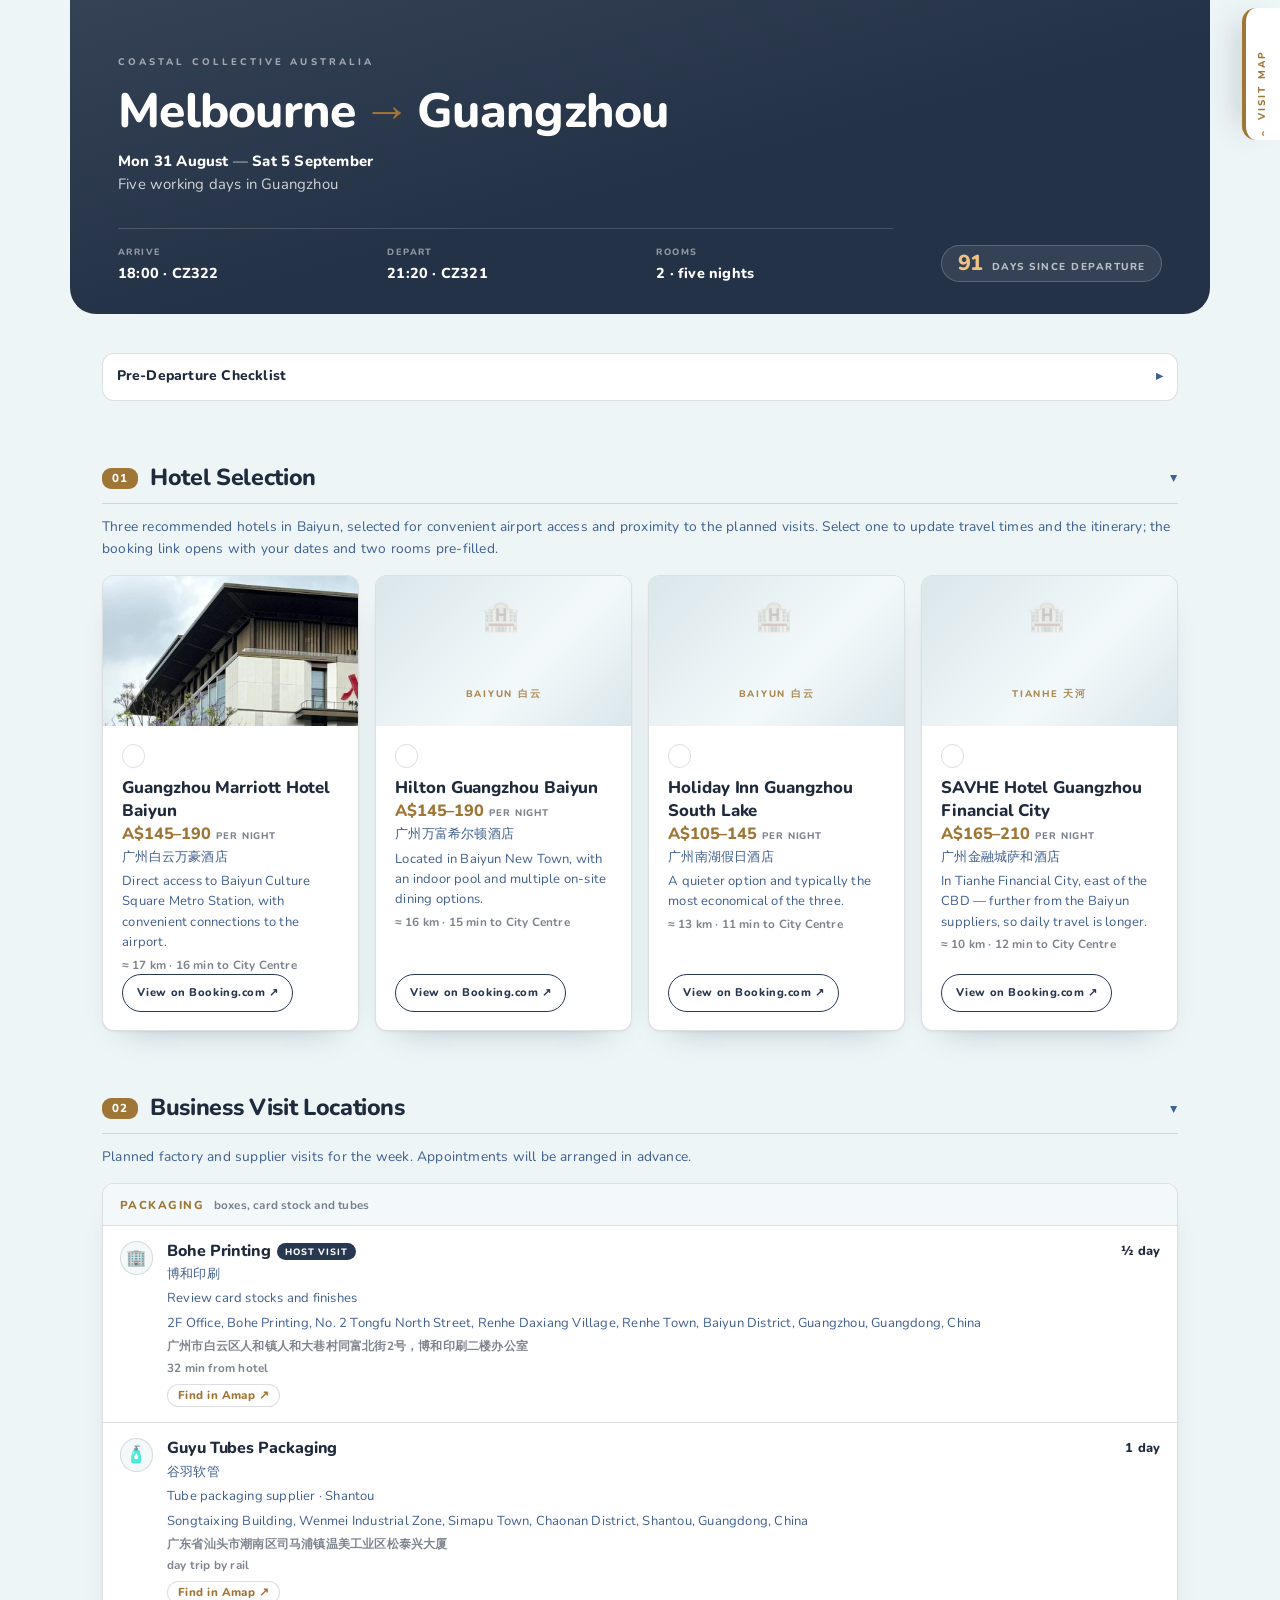
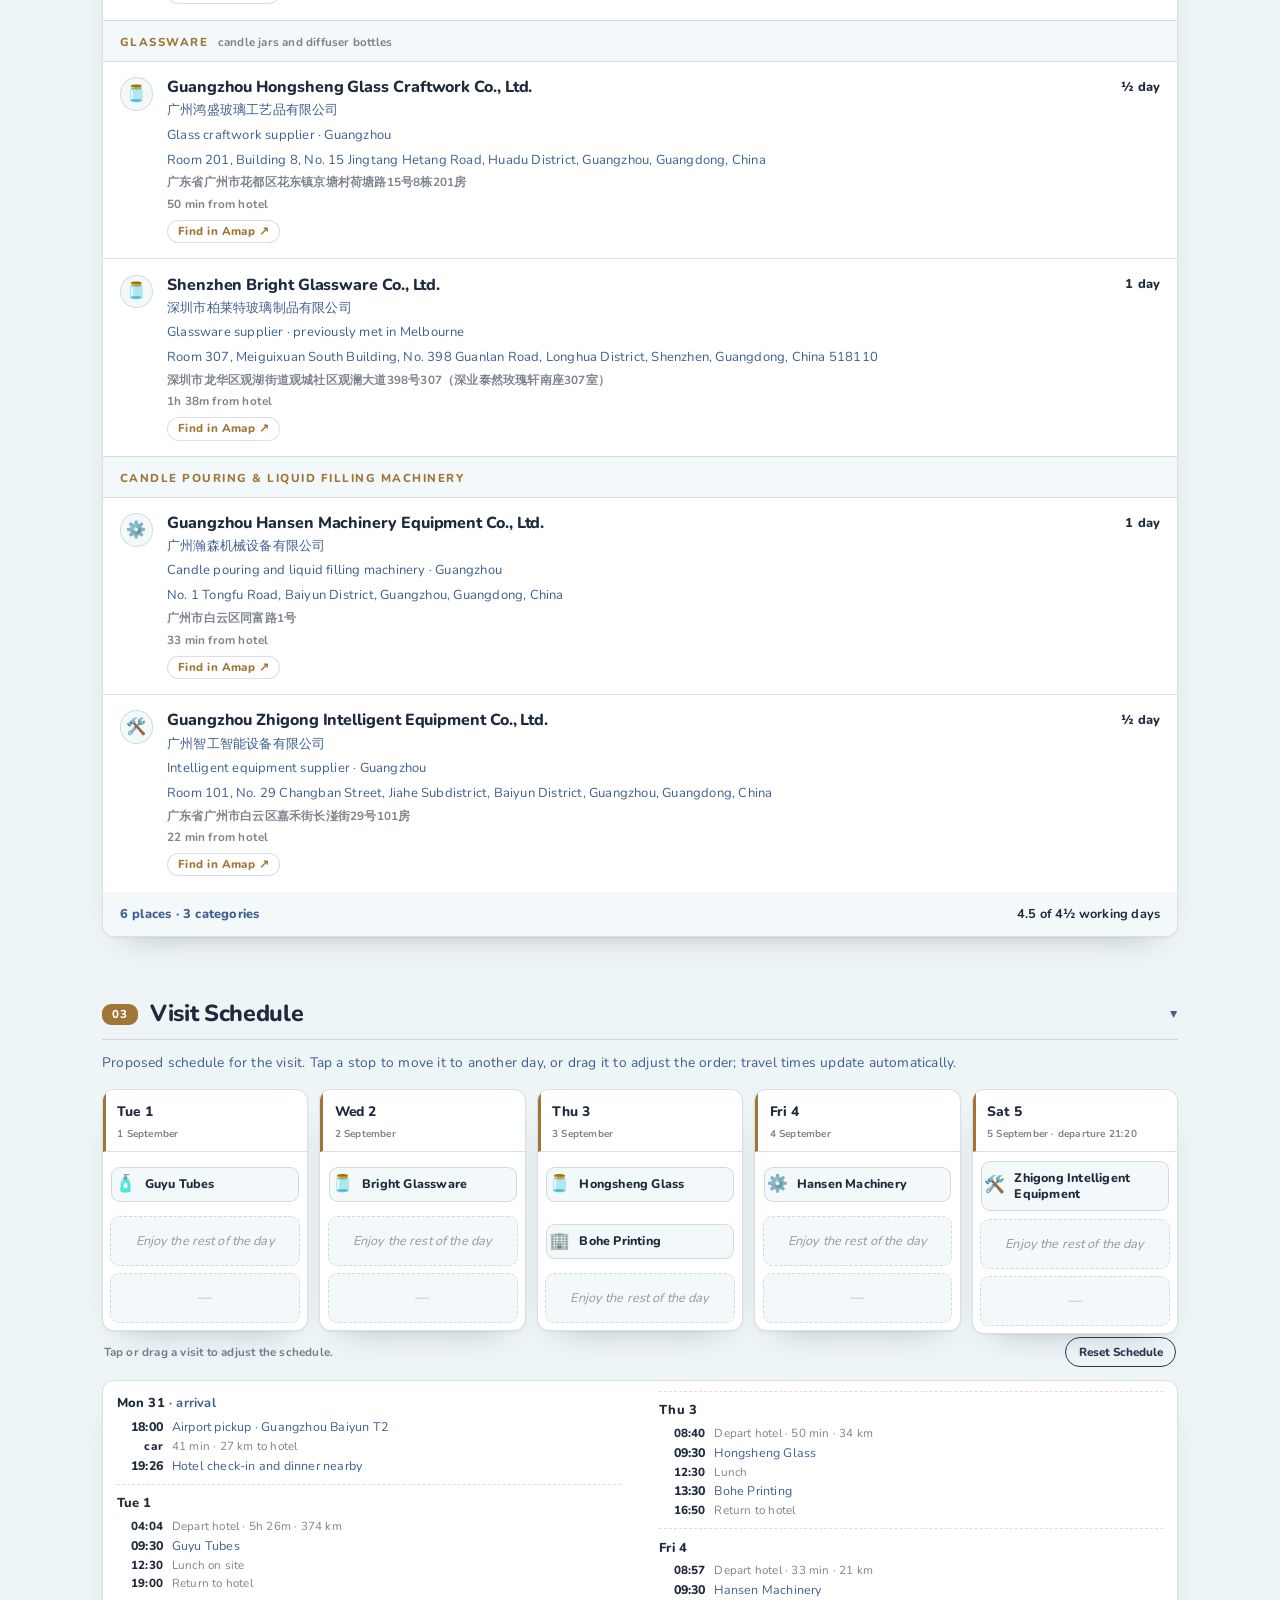
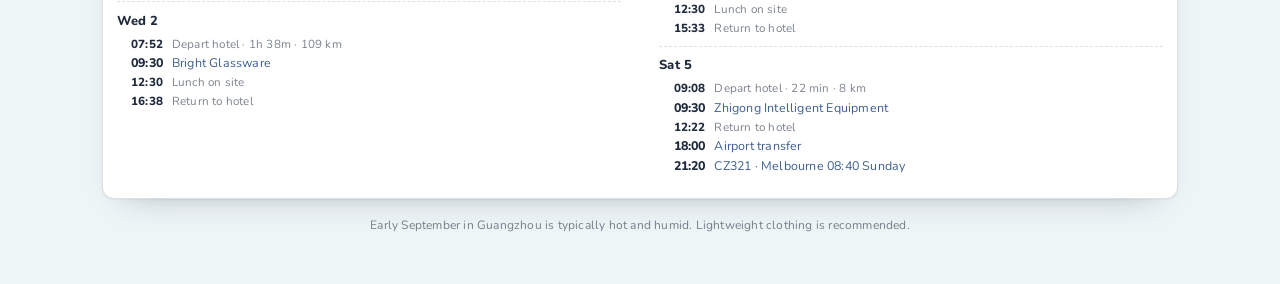
==== commit 6283741e: "Fix Hilton Chinese name to 广州万富希尔顿酒店; verified all four booking.com slugs valid" ====
--- a/nate/index.html
+++ b/nate/index.html
@@ -633,7 +633,7 @@
 ];
 var PROPS=[
  {k:'marriott',d:'Baiyun 白云',n:'Guangzhou Marriott Hotel Baiyun',zh:'广州白云万豪酒店',p:'A$145–190',slug:'guangzhou-marriott-baiyun',pin:'Marriott Baiyun',pinzh:'白云万豪',km:[-5,-9],xy:[186,190],w:'Direct access to Baiyun Culture Square Metro Station, with convenient connections to the airport.'},
- {k:'hilton',d:'Baiyun 白云',n:'Hilton Guangzhou Baiyun',zh:'希尔顿广州白云酒店',p:'A$145–190',slug:'hilton-guangzhou-baiyun',pin:'Hilton Baiyun',pinzh:'白云希尔顿',km:[-6,-8],xy:[176,196],w:'Located in Baiyun New Town, with an indoor pool and multiple on-site dining options.'},
+ {k:'hilton',d:'Baiyun 白云',n:'Hilton Guangzhou Baiyun',zh:'广州万富希尔顿酒店',p:'A$145–190',slug:'hilton-guangzhou-baiyun',pin:'Hilton Baiyun',pinzh:'万富希尔顿',km:[-6,-8],xy:[176,196],w:'Located in Baiyun New Town, with an indoor pool and multiple on-site dining options.'},
  {k:'holidayinn',d:'Baiyun 白云',n:'Holiday Inn Guangzhou South Lake',zh:'广州南湖假日酒店',p:'A$105–145',slug:'holiday-inn-guangzhou-south-lake',pin:'Holiday Inn',pinzh:'南湖假日',km:[0,-10],xy:[216,184],w:'A quieter option and typically the most economical of the three.'},
  {k:'savhe',d:'Tianhe 天河',n:'SAVHE Hotel Guangzhou Financial City',zh:'广州金融城萨和酒店',p:'A$165–210',slug:'canton-fair-international-financial-center-savhe',pin:'SAVHE Financial City',pinzh:'金融城萨和',km:[6,-1],xy:[215,275],pt:[215,275],pw:[370,388],w:'In Tianhe Financial City, east of the CBD — further from the Baiyun suppliers, so daily travel is longer.'}
 ];
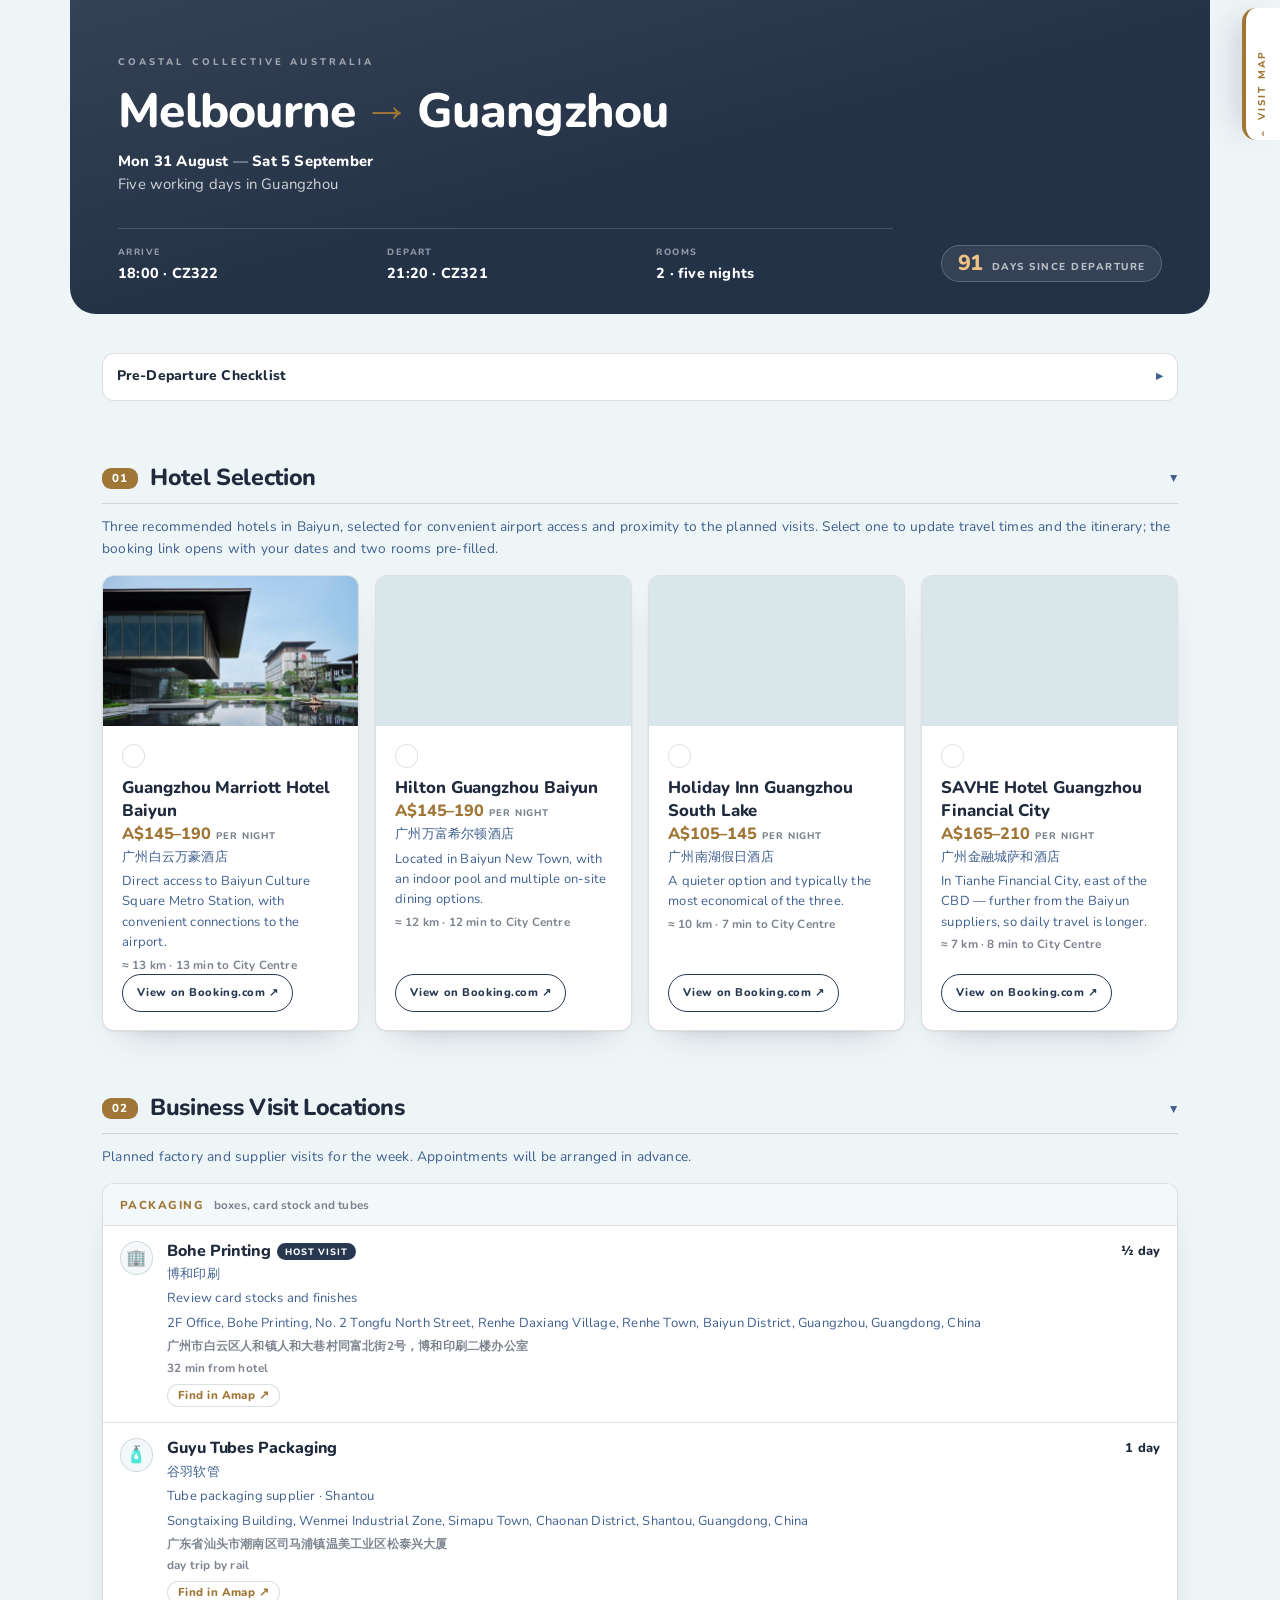
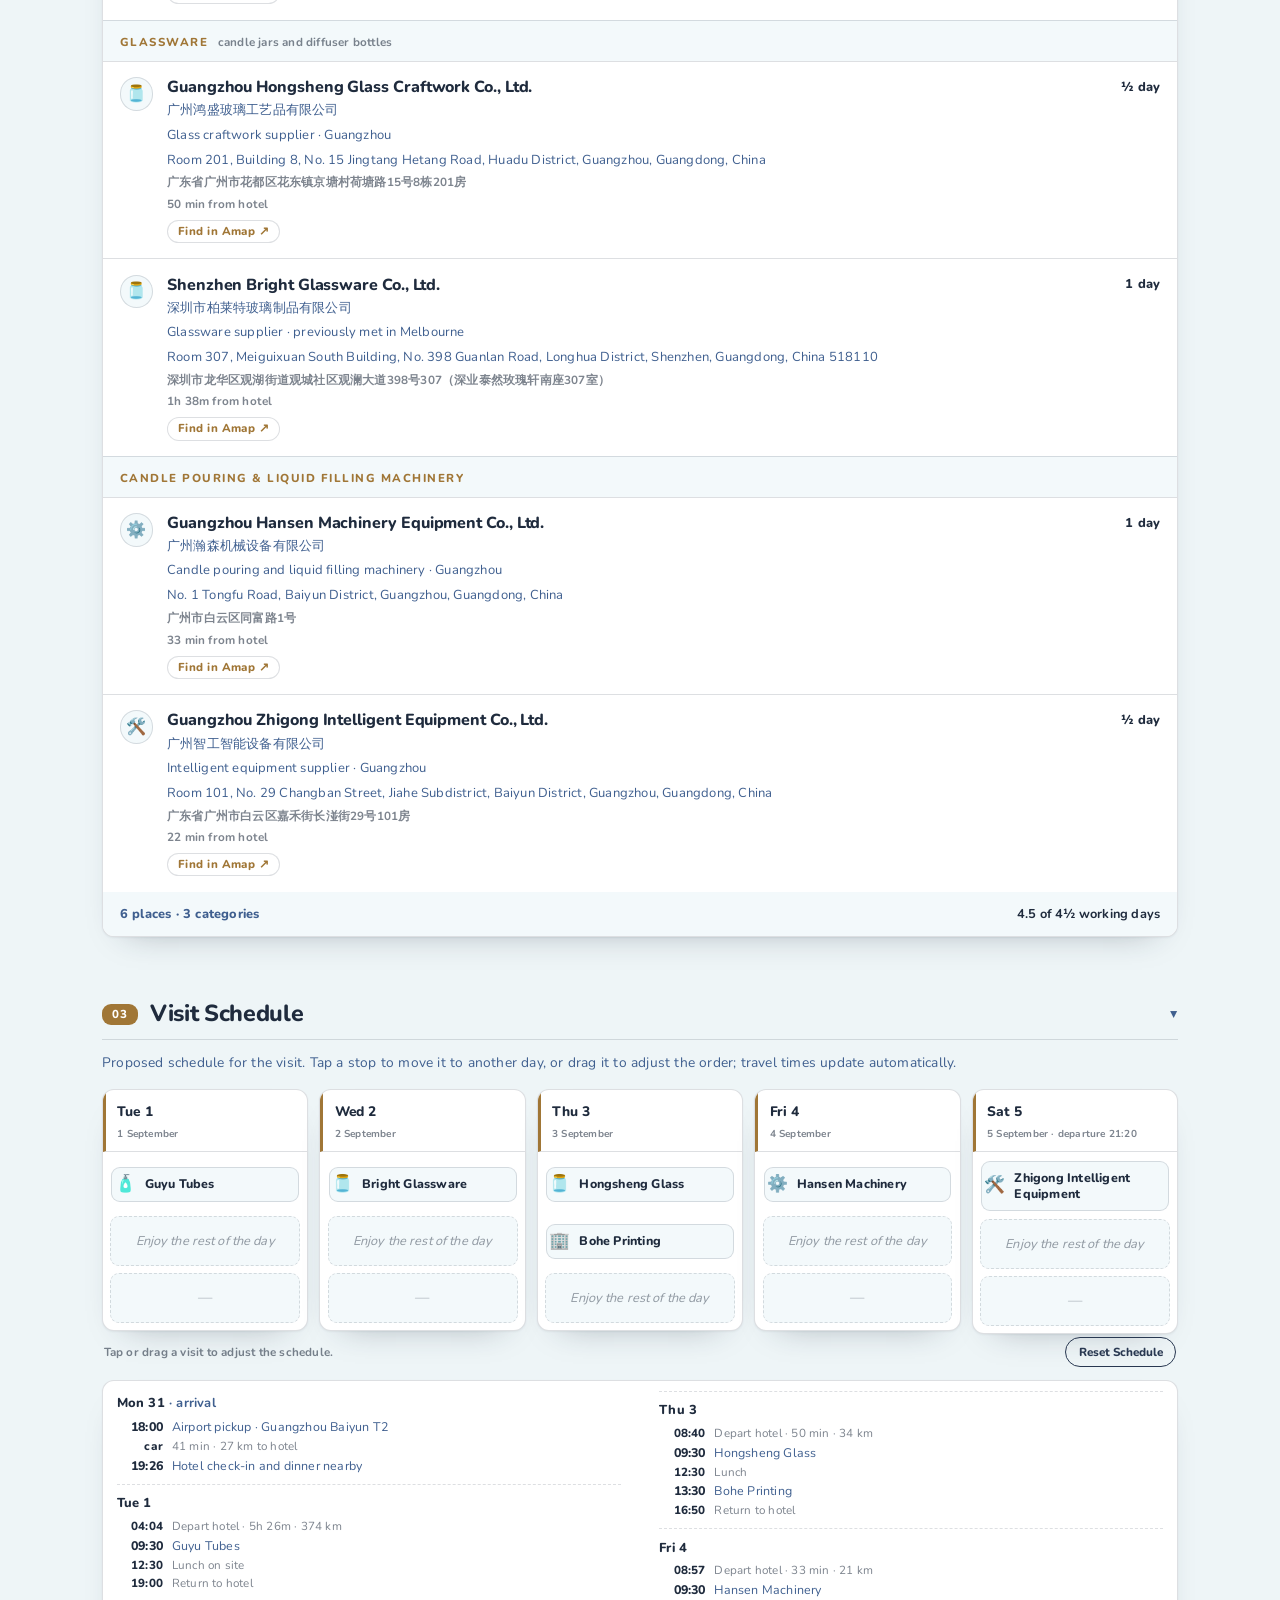
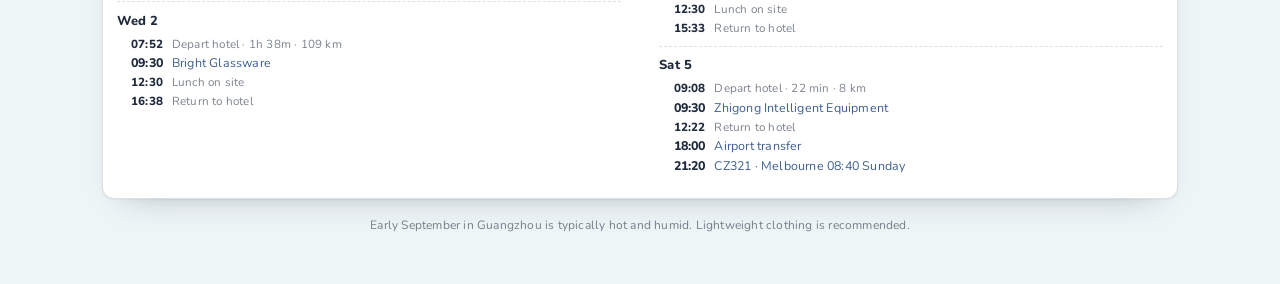
==== commit b2af72bc: "City centre reference moved to Zhujiang New Town; recompute city road pairs; new wide Marriott exter" ====
--- a/nate/index.html
+++ b/nate/index.html
@@ -556,7 +556,7 @@
 function cityLine(p){var r=ROAD[p.k+'|city']||ROAD['city|'+p.k],d=r?r[0]:Math.round(Math.sqrt(Math.pow(P.city.km[0]-p.km[0],2)+Math.pow(P.city.km[1]-p.km[1],2))*1.2);return '≈ '+d+' km · '+fmt(r?r[1]:drive(d))+' to City Centre';}
 var ROAD={
   'air|bright':[140,100],
-  'air|city':[41,35],
+  'air|city':[36,27],
   'air|guyu':[374,260],
   'air|hansen':[10,11],
   'air|hilton':[29,25],
@@ -569,15 +569,15 @@
   'bright|hilton':[114,87],
   'bright|holidayinn':[110,83],
   'bright|marriott':[115,88],
-  'city|bright':[111,84],
-  'city|guyu':[378,260],
-  'city|hansen':[35,27],
-  'city|hilton':[16,15],
-  'city|holidayinn':[13,11],
-  'city|hongtai':[49,39],
-  'city|marriott':[17,16],
-  'city|us':[34,27],
-  'city|zhigong':[22,18],
+  'city|bright':[109,82],
+  'city|guyu':[374,257],
+  'city|hansen':[31,24],
+  'city|hilton':[12,12],
+  'city|holidayinn':[10,7],
+  'city|hongtai':[45,36],
+  'city|marriott':[13,13],
+  'city|us':[31,24],
+  'city|zhigong':[18,15],
   'guyu|hilton':[375,262],
   'guyu|holidayinn':[366,253],
   'guyu|marriott':[373,261],
@@ -611,7 +611,7 @@
   'zhigong|hongtai':[29,24],
   'zhigong|marriott':[7,9],
   'air|savhe':[43,33],
-  'city|savhe':[10,12],
+  'city|savhe':[7,8],
   'savhe|us':[38,29],
   'hansen|savhe':[38,30],
   'savhe|zhigong':[25,20],
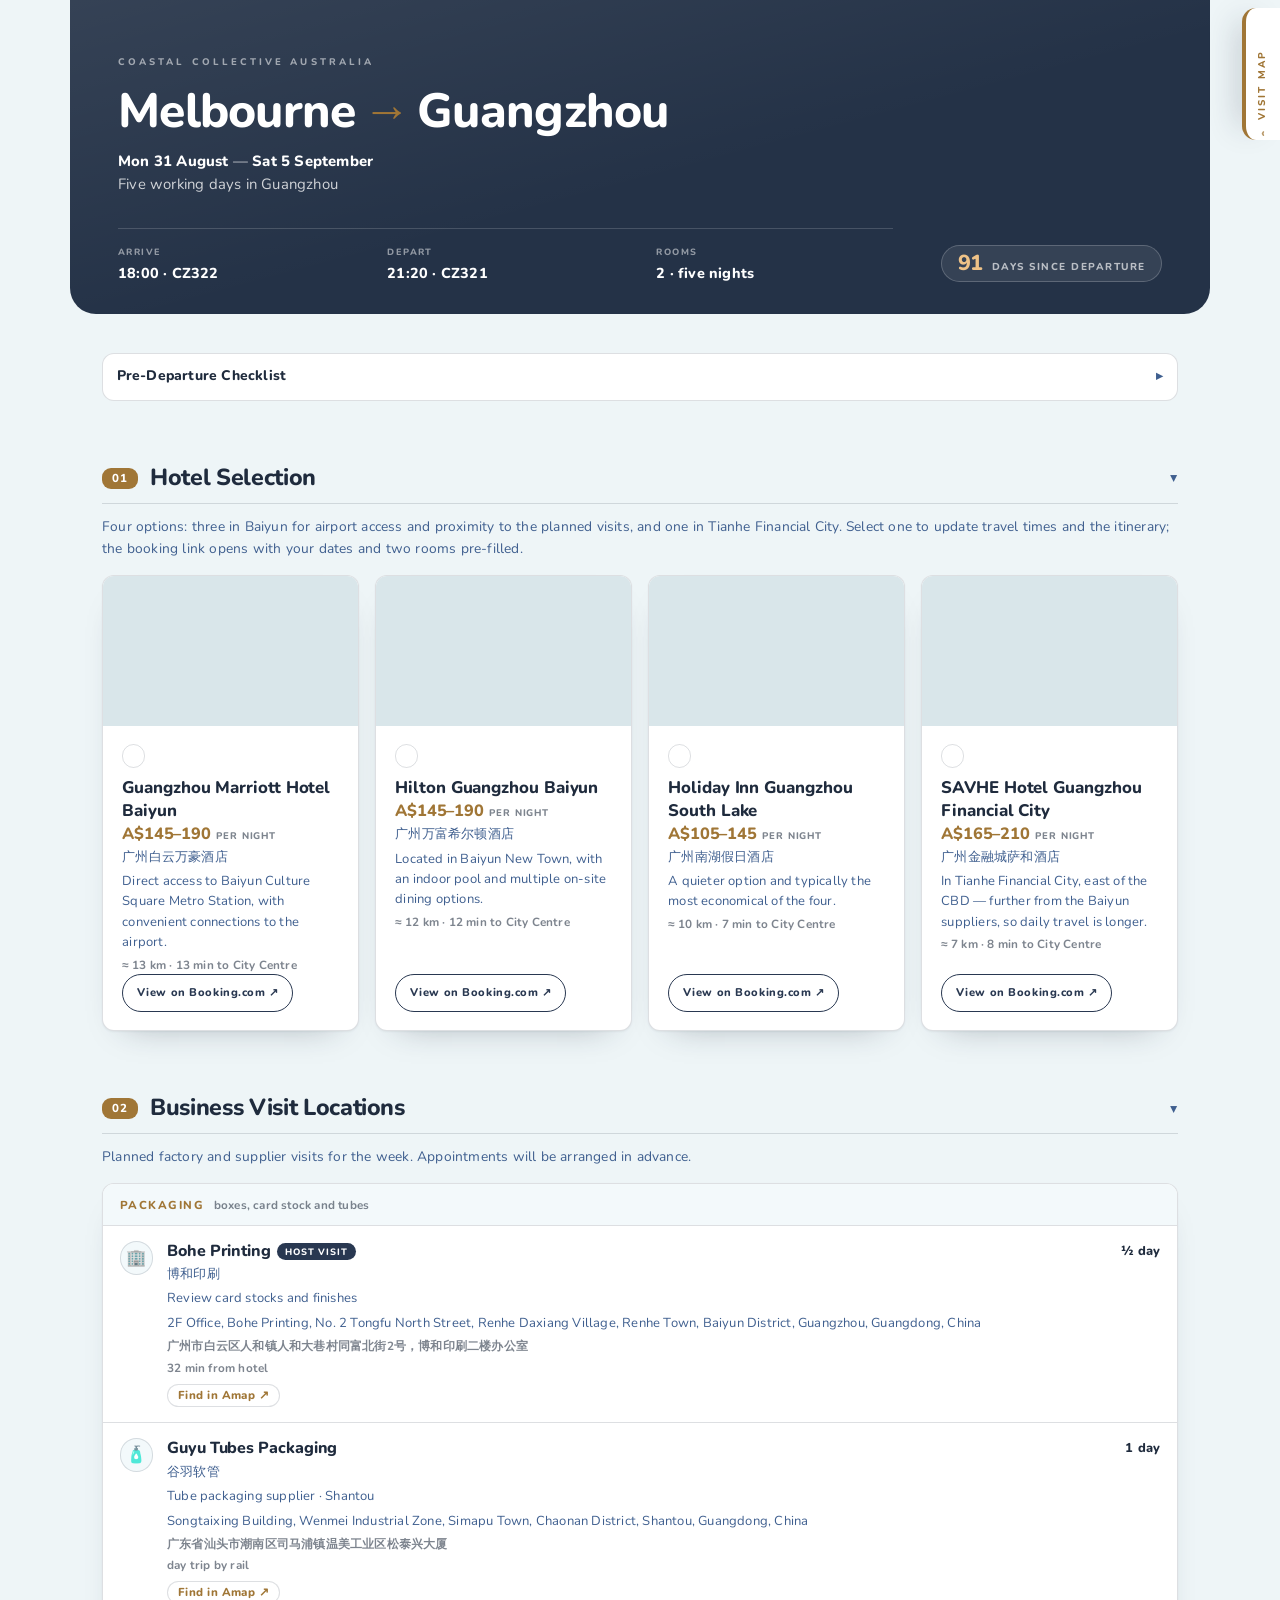
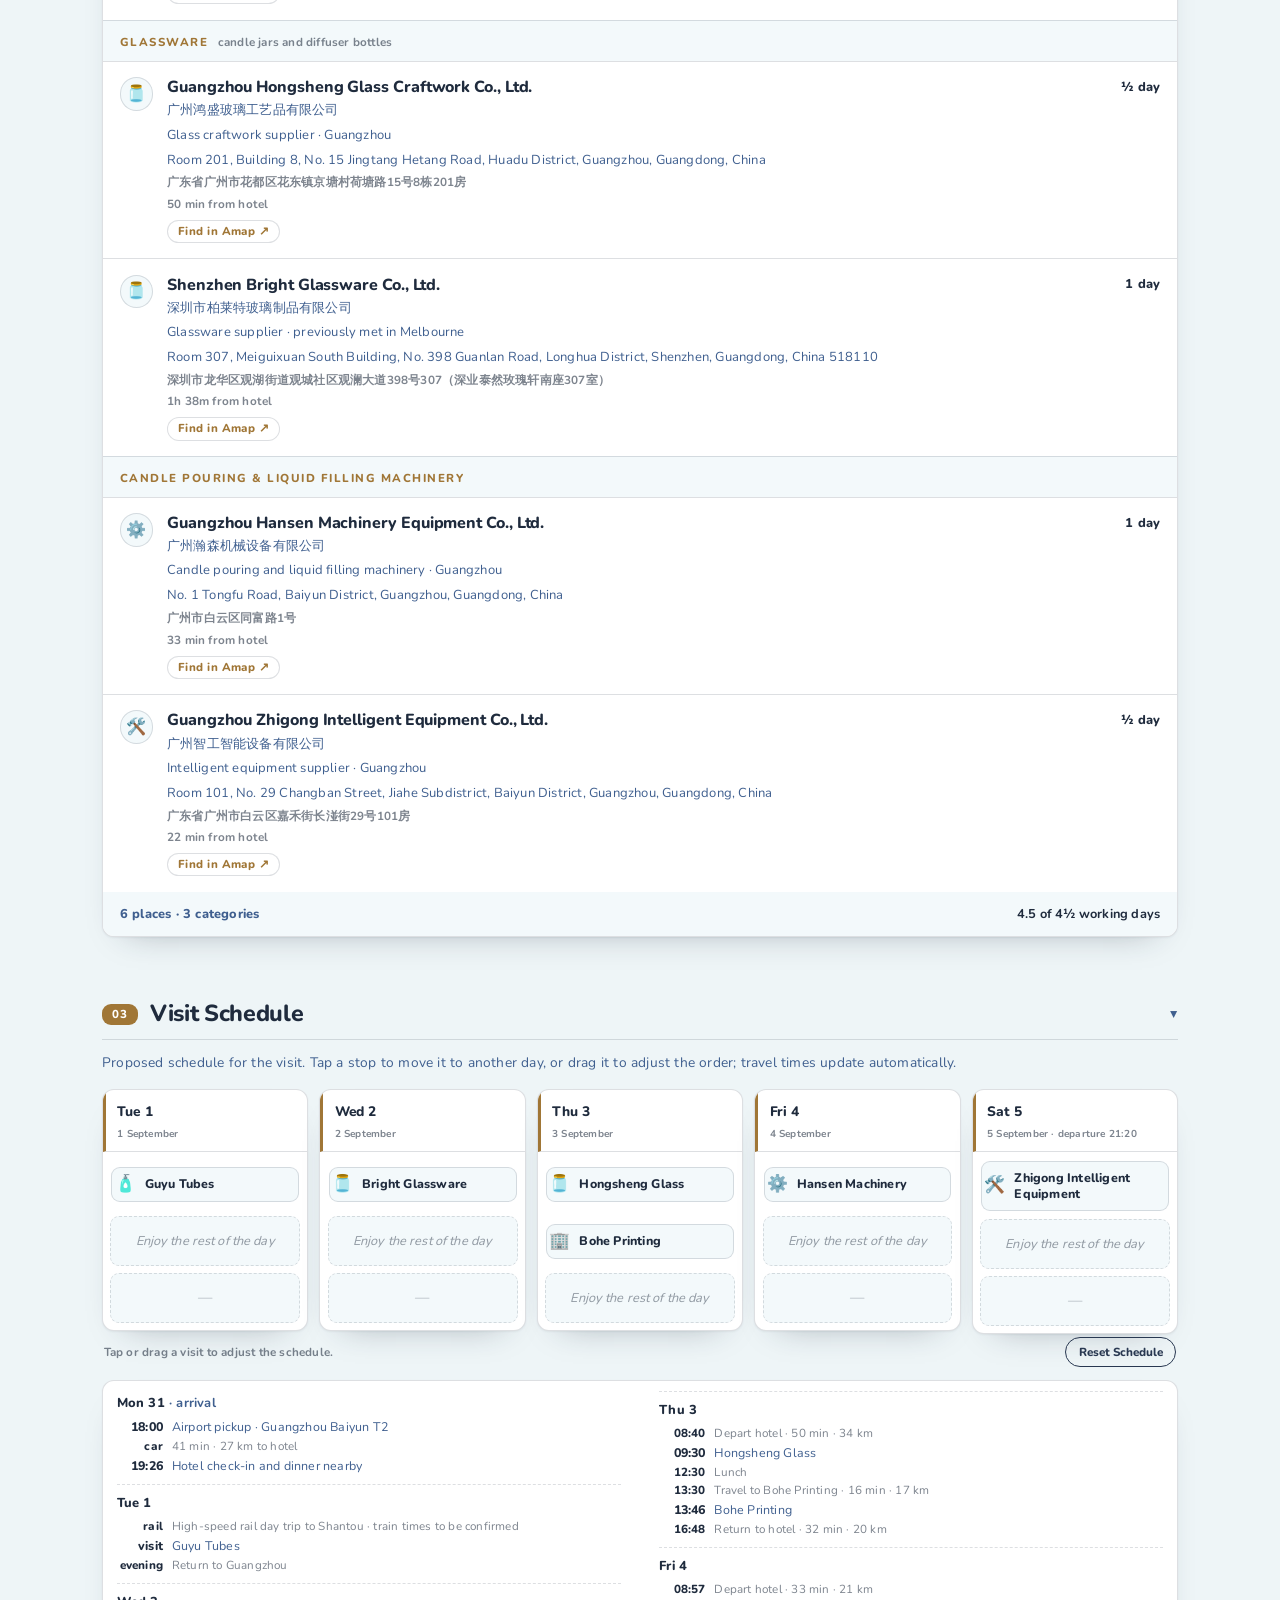
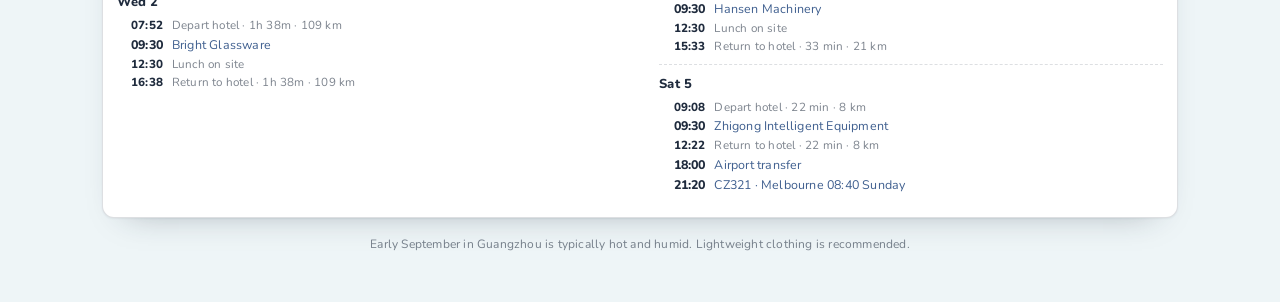
==== commit 2d4d6a9f: "Harden itinerary sync and deployment" ====
--- a/nate/index.html
+++ b/nate/index.html
@@ -4,6 +4,9 @@
 <meta charset="utf-8">
 <meta name="viewport" content="width=device-width, initial-scale=1, viewport-fit=cover">
 <title>Melbourne → Guangzhou · 31 Aug – 5 Sep</title>
+<meta name="description" content="Private Guangzhou business-visit itinerary for 31 August to 5 September 2026.">
+<meta name="robots" content="noindex,nofollow,noarchive">
+<link rel="canonical" href="https://trip.arielzhu.space/nate/">
 <meta name="apple-mobile-web-app-capable" content="yes">
 <meta name="apple-mobile-web-app-title" content="Guangzhou">
 <meta name="theme-color" content="#eef5f7" media="(prefers-color-scheme: light)">
@@ -498,7 +501,7 @@
 </details>
 <div class="q">
   <div class="qh"><span class="qn">01</span><span class="qt">Hotel Selection</span></div>
-  <p class="qs" id="hotelWhy">Three recommended hotels in Baiyun, selected for convenient airport access and proximity to the planned visits. Select one to update travel times and the itinerary; the booking link opens with your dates and two rooms pre-filled.</p>
+  <p class="qs" id="hotelWhy">Four options: three in Baiyun for airport access and proximity to the planned visits, and one in Tianhe Financial City. Select one to update travel times and the itinerary; the booking link opens with your dates and two rooms pre-filled.</p>
   <div class="list" id="hotels"></div>
 </div>
 <div class="q">
@@ -634,7 +637,7 @@
 var PROPS=[
  {k:'marriott',d:'Baiyun 白云',n:'Guangzhou Marriott Hotel Baiyun',zh:'广州白云万豪酒店',p:'A$145–190',slug:'guangzhou-marriott-baiyun',pin:'Marriott Baiyun',pinzh:'白云万豪',km:[-5,-9],xy:[186,190],w:'Direct access to Baiyun Culture Square Metro Station, with convenient connections to the airport.'},
  {k:'hilton',d:'Baiyun 白云',n:'Hilton Guangzhou Baiyun',zh:'广州万富希尔顿酒店',p:'A$145–190',slug:'hilton-guangzhou-baiyun',pin:'Hilton Baiyun',pinzh:'万富希尔顿',km:[-6,-8],xy:[176,196],w:'Located in Baiyun New Town, with an indoor pool and multiple on-site dining options.'},
- {k:'holidayinn',d:'Baiyun 白云',n:'Holiday Inn Guangzhou South Lake',zh:'广州南湖假日酒店',p:'A$105–145',slug:'holiday-inn-guangzhou-south-lake',pin:'Holiday Inn',pinzh:'南湖假日',km:[0,-10],xy:[216,184],w:'A quieter option and typically the most economical of the three.'},
+ {k:'holidayinn',d:'Baiyun 白云',n:'Holiday Inn Guangzhou South Lake',zh:'广州南湖假日酒店',p:'A$105–145',slug:'holiday-inn-guangzhou-south-lake',pin:'Holiday Inn',pinzh:'南湖假日',km:[0,-10],xy:[216,184],w:'A quieter option and typically the most economical of the four.'},
  {k:'savhe',d:'Tianhe 天河',n:'SAVHE Hotel Guangzhou Financial City',zh:'广州金融城萨和酒店',p:'A$165–210',slug:'canton-fair-international-financial-center-savhe',pin:'SAVHE Financial City',pinzh:'金融城萨和',km:[6,-1],xy:[215,275],pt:[215,275],pw:[370,388],w:'In Tianhe Financial City, east of the CBD — further from the Baiyun suppliers, so daily travel is longer.'}
 ];
 var CI='2026-08-31',CO='2026-09-05';
@@ -690,15 +693,16 @@
 function hotelCard(p,i,clone){var rowAttrs=clone?' data-clone="true"':' data-t="hotel" data-k="'+p.k+'"',tab=clone?' tabindex="-1"':'';return '<div class="hcard'+(clone?' clone':'')+'" data-real="'+i+'"'+(clone?' aria-hidden="true"':'')+'><img class="hpic" data-k="'+p.k+'" alt="'+p.n+'" src="img/'+p.k+'.jpg"><div class="row rad'+(S.hotel===p.k?' on':'')+'"'+rowAttrs+'><span class="box"></span><span class="g"><span class="n1">'+p.n+'</span><span class="price">'+(p.p?p.p+'<s>per night</s>':'<s>rate shown on Booking.com</s>')+'</span><span class="n2">'+p.zh+'</span><span class="n3">'+p.w+'</span><span class="n2 leg">'+cityLine(p)+'</span><a class="book"'+tab+' target="_blank" rel="noopener" href="'+bk(p.slug)+'">View on Booking.com ↗</a></span></div></div>';}
 function drawHotels(){var cards=PROPS.map(function(p,i){return hotelCard(p,i,false);}),html=cards.join('');if(hotelDeckMobile()&&cards.length>1){html='<div class="hdeck">'+hotelCard(PROPS[PROPS.length-1],PROPS.length-1,true)+html+hotelCard(PROPS[0],0,true)+'</div>';}document.getElementById('hotels').innerHTML=html;document.querySelectorAll('#hotels img.hpic').forEach(function(img){img.addEventListener('error',function(){var ph=document.createElement('div');ph.className='hpic ph';var hk=img.getAttribute('data-k'),hp=PROPS.filter(function(x){return x.k===hk;})[0];ph.innerHTML='<span class="phg">\uD83C\uDFE8</span>'+(hp&&hp.d?'<span class="phd">'+hp.d+'</span>':'');img.replaceWith(ph);});if(img.complete&&img.naturalWidth===0)img.dispatchEvent(new Event('error'));});}
 var DAYS=[{lbl:'Tue 1',sub:'1 September',cap:1},{lbl:'Wed 2',sub:'2 September',cap:1},{lbl:'Thu 3',sub:'3 September',cap:1},{lbl:'Fri 4',sub:'4 September',cap:1},{lbl:'Sat 5',sub:'5 September · departure 21:20',cap:.5}];
-function pad(n){return(n<10?'0':'')+n;}function hhmm(m){return pad(Math.floor(m/60))+':'+pad(m%60);}function legMin(v){return v.at?driveMin('hotel',v.at):240;}function byKey(k){return VISITS.filter(function(v){return v.k===k;})[0];}var MAXPD=3;function durOf(v){return v.d===1?330:150;}
+function pad(n){return(n<10?'0':'')+n;}function hhmm(m){return pad(Math.floor(m/60))+':'+pad(m%60);}function railVisit(v){return !!(v&&v.at&&P[v.at]&&P[v.at].rail);}function legMin(v){return railVisit(v)?240:(v.at?driveMin('hotel',v.at):240);}function byKey(k){return VISITS.filter(function(v){return v.k===k;})[0];}var MAXPD=3;function durOf(v){return v.d===1?330:150;}
 function defaultPlan(){var sel=VISITS.slice().sort(function(a,b){return legMin(b)-legMin(a);}),plan=DAYS.map(function(){return[];});sel.forEach(function(v){for(var i=0;i<DAYS.length;i++){var used=plan[i].reduce(function(s,k){return s+byKey(k).d;},0),near=plan[i].length===0||Math.abs(legMin(byKey(plan[i][0]))-legMin(v))<=20;if(used+v.d<=DAYS[i].cap&&near&&plan[i].length<MAXPD){plan[i].push(v.k);return;}}});return plan;}
 var BASE=null,REV=0,pushTimer=null;
-function getPlan(){var p=BASE;if(!p||p.length!==DAYS.length)return defaultPlan();var seen={},ok=[];p.forEach(function(day){ok.push((day||[]).filter(function(k){if(seen[k]||!byKey(k))return false;seen[k]=1;return true;}));});VISITS.forEach(function(v){if(!seen[v.k])ok[0].push(v.k);});return ok;}
+function getPlan(){var p=BASE;if(!Array.isArray(p)||p.length!==DAYS.length)return defaultPlan();var seen={},ok=[],valid=true;p.forEach(function(day){if(!Array.isArray(day)||day.length>MAXPD){valid=false;return;}var clean=[];day.forEach(function(k){if(seen[k]||!byKey(k)){valid=false;return;}seen[k]=1;clean.push(k);});ok.push(clean);});if(!valid||Object.keys(seen).length!==VISITS.length)return defaultPlan();return ok;}
 function drawPlan(){var plan=getPlan(),host=document.getElementById('plan'),html='';plan.forEach(function(keys,di){var n=keys.length;html+='<div class="dcol'+(n>=MAXPD?' full':'')+'"><div class="dhead"><span class="dname">'+DAYS[di].lbl+'</span><span class="dsub">'+DAYS[di].sub+'</span></div><div class="drop" data-day="'+di+'">';for(var i=0;i<MAXPD;i++){var k=keys[i];if(k){var v=byKey(k),chips=DAYS.map(function(D,dj){if(dj===di)return '<button class="chip here" disabled>'+D.lbl+'</button>';return '<button class="chip" data-move="'+k+'" data-to="'+dj+'">'+D.lbl+'</button>';}).join('');html+='<div class="slot filled" data-slot="'+i+'"><div class="tile" data-k="'+k+'"><span class="temo">'+(v.at?P[v.at].e:'🚄')+'</span><span class="tn">'+(v.short||v.n).replace(/&amp;/g,'&')+'</span></div><div class="moveto">'+chips+'</div></div>';}else html+='<div class="slot" data-slot="'+i+'">'+(i===keys.length?'<span class="empty enjoy">Enjoy the rest of the day</span>':'<span class="empty">—</span>')+'</div>';}html+='</div></div>';});host.innerHTML=html;document.getElementById('planNote').textContent='Tap or drag a visit to adjust the schedule.';}
 function setPlan(p){BASE=p;drawPlan();drawSched();pushPlan();}
 function commit(){setPlan([].map.call(document.querySelectorAll('#plan .drop'),function(d){return[].map.call(d.querySelectorAll('.tile'),function(t){return t.dataset.k;});}));}
-function pushPlan(){clearTimeout(pushTimer);pushTimer=setTimeout(function(){fetch('api/plan',{method:'PUT',headers:{'Content-Type':'application/json'},body:JSON.stringify({plan:getPlan()})}).then(function(r){return r.ok?r.json():null;}).then(function(j){if(j&&j.rev)REV=j.rev;}).catch(function(){say('Offline — schedule changes have not been saved');});},450);}
-function pullPlan(){if(D)return;fetch('api/plan',{cache:'no-store'}).then(function(r){return r.ok?r.json():null;}).then(function(j){if(!j||!j.plan||j.rev<=REV)return;REV=j.rev;BASE=j.plan;if(j.check)applyCheck(j.check);drawPlan();drawSched();}).catch(function(){});}
+function checkedJSON(r){if(!r.ok)throw new Error('HTTP '+r.status);return r.json();}
+function pushPlan(){clearTimeout(pushTimer);pushTimer=setTimeout(function(){fetch('api/plan',{method:'PUT',headers:{'Content-Type':'application/json'},body:JSON.stringify({plan:getPlan()})}).then(checkedJSON).then(function(j){if(j&&j.rev)REV=j.rev;else throw new Error('bad response');}).catch(function(){say('Save failed — keep this page open and try again');});},450);}
+function pullPlan(){if(D)return;fetch('api/plan',{cache:'no-store'}).then(checkedJSON).then(function(j){if(!j||!j.plan||j.rev<=REV)return;REV=j.rev;BASE=j.plan;if(j.check)applyCheck(j.check);drawPlan();drawSched();}).catch(function(){});}
 document.addEventListener('click',function(e){if(e.target.id==='planReset'){setPlan(defaultPlan());say('Original schedule restored');return;}var mv=e.target.closest('[data-move]');if(mv){var to=+mv.dataset.to,key=mv.dataset.move,p=getPlan();p=p.map(function(day){return day.filter(function(k){return k!==key;});});p[to].push(key);setPlan(p);say('Moved to '+DAYS[to].lbl);return;}var sw=e.target.closest('[data-swap]');if(sw){var k2=sw.dataset.swap,dir=+sw.dataset.dir,p2=getPlan();p2.forEach(function(day){var i=day.indexOf(k2);if(i>-1&&day[i+dir]!==undefined){var t=day[i];day[i]=day[i+dir];day[i+dir]=t;}});setPlan(p2);return;}var tile=e.target.closest('.tile');if(tile){var open=tile.classList.contains('picking');document.querySelectorAll('.tile.picking').forEach(function(t){t.classList.remove('picking');});if(!open)tile.classList.add('picking');return;}if(!e.target.closest('.moveto'))document.querySelectorAll('.tile.picking').forEach(function(t){t.classList.remove('picking');});});
 var D=null,armTimer=null,scrollTimer=null;function slotIndex(el){return{day:+el.closest('.drop').dataset.day,slot:+el.dataset.slot};}
 function pdown(e){var tile=e.target.closest('#plan .tile');if(!tile)return;var start={x:e.clientX,y:e.clientY},touch=(e.pointerType==='touch'),cand={tile:tile,start:start,armed:!touch};try{tile.setPointerCapture(e.pointerId);}catch(err){}function arm(){cand.armed=true;tile.classList.add('ready');if(navigator.vibrate)try{navigator.vibrate(8);}catch(err){}}if(touch)armTimer=setTimeout(arm,180);else tile.classList.add('ready');function mv(ev){var dx=ev.clientX-start.x,dy=ev.clientY-start.y;if(!cand.armed){if(Math.abs(dx)+Math.abs(dy)>8)cleanup();return;}if(!D){if(Math.abs(dx)+Math.abs(dy)<4)return;begin(ev);}ev.preventDefault();place(ev.clientX,ev.clientY);hover(ev.clientX,ev.clientY);var m=90,vh=innerHeight;D.edge=ev.clientY<m?-Math.ceil((m-ev.clientY)/6):ev.clientY>vh-m?Math.ceil((ev.clientY-(vh-m))/6):0;D.lastX=ev.clientX;D.lastY=ev.clientY;}function begin(ev){var r=tile.getBoundingClientRect();D={tile:tile,dx:ev.clientX-r.left,dy:ev.clientY-r.top,w:r.width,from:slotIndex(tile.parentNode),edge:0};tile.classList.add('lifted');tile.style.width=r.width+'px';document.getElementById('mapdock').classList.add('standback');document.querySelectorAll('.tile.picking').forEach(function(t){t.classList.remove('picking');});scrollTimer=setInterval(function(){if(D&&D.edge){window.scrollBy(0,D.edge);if(D.lastX!=null)hover(D.lastX,D.lastY);}},16);}function up(){clearTimeout(armTimer);if(D){var t=document.querySelector('.slot.over');D.tile.classList.remove('lifted');D.tile.style.width=D.tile.style.left=D.tile.style.top='';clearInterval(scrollTimer);document.getElementById('mapdock').classList.remove('standback');if(t)swap(D.from,slotIndex(t));else drawPlan();D=null;}cleanup();}function cleanup(){clearTimeout(armTimer);tile.classList.remove('ready');document.getElementById('mapdock').classList.remove('standback');tile.removeEventListener('pointermove',mv);tile.removeEventListener('pointerup',up);tile.removeEventListener('pointercancel',up);document.removeEventListener('pointermove',mv);document.removeEventListener('pointerup',up);document.removeEventListener('pointercancel',up);document.querySelectorAll('.slot.over').forEach(function(x){x.classList.remove('over');});}tile.addEventListener('pointermove',mv,{passive:false});tile.addEventListener('pointerup',up);tile.addEventListener('pointercancel',up);document.addEventListener('pointermove',mv,{passive:false});document.addEventListener('pointerup',up);document.addEventListener('pointercancel',up);}
@@ -706,19 +710,47 @@
 function hover(x,y){document.querySelectorAll('.slot.over').forEach(function(s){s.classList.remove('over');});var stack=document.elementsFromPoint(x,y),sl=null;for(var i=0;i<stack.length&&!sl;i++)sl=stack[i].closest&&stack[i].closest('#plan .slot');if(sl)sl.classList.add('over');}
 function swap(from,to){var p=getPlan().map(function(d){return d.slice();});while(p[from.day].length<MAXPD)p[from.day].push(null);while(p[to.day].length<MAXPD)p[to.day].push(null);var a=p[from.day][from.slot],b=p[to.day][to.slot];p[from.day][from.slot]=b;p[to.day][to.slot]=a;setPlan(p.map(function(d){return d.filter(Boolean);}));say('Moved to '+DAYS[to.day].lbl);}
 document.addEventListener('pointerdown',pdown,{passive:false});
-function drawSched(){var plan=getPlan(),days=DAYS.map(function(d,i){return{lbl:d.lbl,cap:d.cap,items:plan[i].map(byKey)};}),toHotel=driveMin('air','hotel'),out='<div class="day"><div class="dh">Mon 31 <em>· arrival</em></div><div class="ln"><span class="tm">18:00</span><span>Airport pickup · Guangzhou Baiyun T2</span></div><div class="ln dr"><span class="tm">car</span><span>'+fmt(toHotel)+' · '+dist('air','hotel')+' km to hotel</span></div><div class="ln"><span class="tm">'+hhmm(18*60+45+toHotel)+'</span><span>Hotel check-in and dinner nearby</span></div></div>',LAST=DAYS.length-1,fly='<div class="ln"><span class="tm">18:00</span><span>Airport transfer</span></div><div class="ln"><span class="tm">21:20</span><span>CZ321 · Melbourne 08:40 Sunday</span></div>',any=false;days.forEach(function(d,di){if(!d.items.length){if(di===LAST)out+='<div class="day"><div class="dh">Sat 5 <em>· open schedule · departure</em></div>'+fly+'</div>';else out+='<div class="day"><div class="dh">'+d.lbl+'</div><div class="ln dr"><span class="tm">—</span><span>Enjoy the rest of the day</span></div></div>';return;}any=true;var first=d.items[0],lm=legMin(first),start=9*60+30;if(!first.at)out+='<div class="day"><div class="dh">'+d.lbl+'</div><div class="ln dr"><span class="tm">rail</span><span>Full-day visit by high-speed rail · return to Guangzhou in the evening</span></div>';else out+='<div class="day"><div class="dh">'+d.lbl+'</div><div class="ln dr"><span class="tm">'+hhmm(start-lm)+'</span><span>Depart hotel · '+fmt(lm)+' · '+dist('hotel',first.at)+' km</span></div>';var t=start,lunched=false;d.items.forEach(function(v){if(!lunched&&t>=11*60+50){out+='<div class="ln dr"><span class="tm">12:30</span><span>Lunch</span></div>';t=13*60+30;lunched=true;}out+='<div class="ln"><span class="tm">'+hhmm(t)+'</span><span>'+(v.short||v.n).replace(/&amp;/g,'&')+'</span></div>';t+=durOf(v);if(!lunched&&t>12*60+30&&v.d===1){out+='<div class="ln dr"><span class="tm">12:30</span><span>Lunch on site</span></div>';lunched=true;}});out+='<div class="ln dr"><span class="tm">'+hhmm(Math.min(t+(first.at?legMin(first):0),19*60))+'</span><span>Return to hotel</span></div>';if(di===LAST)out+=fly;out+='</div>';});if(!any)out+='<div class="empty">No visits scheduled.</div>';document.getElementById('sched').innerHTML=out;}
+function drawSched(){
+ var plan=getPlan(),days=DAYS.map(function(d,i){return{lbl:d.lbl,cap:d.cap,items:plan[i].map(byKey)};}),toHotel=driveMin('air','hotel');
+ var out='<div class="day"><div class="dh">Mon 31 <em>· arrival</em></div><div class="ln"><span class="tm">18:00</span><span>Airport pickup · Guangzhou Baiyun T2</span></div><div class="ln dr"><span class="tm">car</span><span>'+fmt(toHotel)+' · '+dist('air','hotel')+' km to hotel</span></div><div class="ln"><span class="tm">'+hhmm(18*60+45+toHotel)+'</span><span>Hotel check-in and dinner nearby</span></div></div>';
+ var LAST=DAYS.length-1,fly='<div class="ln"><span class="tm">18:00</span><span>Airport transfer</span></div><div class="ln"><span class="tm">21:20</span><span>CZ321 · Melbourne 08:40 Sunday</span></div>',any=false;
+ days.forEach(function(d,di){
+  if(!d.items.length){if(di===LAST)out+='<div class="day"><div class="dh">Sat 5 <em>· open schedule · departure</em></div>'+fly+'</div>';else out+='<div class="day"><div class="dh">'+d.lbl+'</div><div class="ln dr"><span class="tm">—</span><span>Enjoy the rest of the day</span></div></div>';return;}
+  any=true;
+  var first=d.items[0];
+  if(railVisit(first)){
+   out+='<div class="day"><div class="dh">'+d.lbl+'</div><div class="ln dr"><span class="tm">rail</span><span>High-speed rail day trip to Shantou · train times to be confirmed</span></div>';
+   out+='<div class="ln"><span class="tm">visit</span><span>'+(first.short||first.n).replace(/&amp;/g,'&')+'</span></div><div class="ln dr"><span class="tm">evening</span><span>Return to Guangzhou</span></div>';
+   if(di===LAST)out+=fly;out+='</div>';return;
+  }
+  var start=9*60+30,lm=first.at?driveMin('hotel',first.at):0,t=start,lunched=false,prev=null;
+  out+='<div class="day"><div class="dh">'+d.lbl+'</div><div class="ln dr"><span class="tm">'+hhmm(start-lm)+'</span><span>Depart hotel · '+fmt(lm)+' · '+dist('hotel',first.at)+' km</span></div>';
+  d.items.forEach(function(v,i){
+   if(i>0){
+    if(!lunched&&t>=11*60+50){out+='<div class="ln dr"><span class="tm">12:30</span><span>Lunch</span></div>';t=13*60+30;lunched=true;}
+    var travel=driveMin(prev.at,v.at);out+='<div class="ln dr"><span class="tm">'+hhmm(t)+'</span><span>Travel to '+(v.short||v.n).replace(/&amp;/g,'&')+' · '+fmt(travel)+' · '+dist(prev.at,v.at)+' km</span></div>';t+=travel;
+   }
+   if(!lunched&&t>=11*60+50){out+='<div class="ln dr"><span class="tm">12:30</span><span>Lunch</span></div>';t=13*60+30;lunched=true;}
+   out+='<div class="ln"><span class="tm">'+hhmm(t)+'</span><span>'+(v.short||v.n).replace(/&amp;/g,'&')+'</span></div>';t+=durOf(v);
+   if(!lunched&&t>12*60+30&&v.d===1){out+='<div class="ln dr"><span class="tm">12:30</span><span>Lunch on site</span></div>';lunched=true;}
+   prev=v;
+  });
+  var last=d.items[d.items.length-1],back=last.at?driveMin('hotel',last.at):0;out+='<div class="ln dr"><span class="tm">'+hhmm(t+back)+'</span><span>Return to hotel · '+fmt(back)+' · '+dist(last.at,'hotel')+' km</span></div>';if(di===LAST)out+=fly;out+='</div>';
+ });
+ if(!any)out+='<div class="empty">No visits scheduled.</div>';document.getElementById('sched').innerHTML=out;
+}
 function all(){syncHotel();mapAll();drawVisits();drawHotels();setupHotelDeck();drawPlan();drawSched();}
 document.addEventListener('click',function(e){if(e.target.closest('a'))return;var c=e.target.closest('[data-copy]');if(c){var v=c.getAttribute('data-copy'),ok=function(){c.classList.add('done');say('Copied');};if(navigator.clipboard&&window.isSecureContext){navigator.clipboard.writeText(v).then(ok,ok);}else{var a=document.createElement('textarea');a.value=v;a.style.position='fixed';a.style.opacity=0;document.body.appendChild(a);a.select();try{document.execCommand('copy');ok();}catch(x){}document.body.removeChild(a);}return;}var r=e.target.closest('.row[data-t="hotel"]');if(!r)return;var k=r.dataset.k;S.hotel=S.hotel===k?null:k;save();all();var h=PROPS.filter(function(x){return x.k===S.hotel;})[0];say(h?'Itinerary updated for '+h.pin:'Hotel selection cleared');});
 var C='cc-gz-ck',ck={},checkTimer=null;try{ck=JSON.parse(localStorage.getItem(C)||'{}');}catch(e){}
 function applyCheck(chk){if(!chk)return;ck={};for(var k in chk)if(chk[k])ck[k]=true;try{localStorage.setItem(C,JSON.stringify(ck));}catch(e){}document.querySelectorAll('ul.ck input').forEach(function(i){i.checked=!!ck[i.id];});}
-function pushCheck(){clearTimeout(checkTimer);checkTimer=setTimeout(function(){fetch('api/plan',{method:'PUT',headers:{'Content-Type':'application/json'},body:JSON.stringify({check:ck})}).then(function(r){return r.ok?r.json():null;}).then(function(j){if(j&&j.rev)REV=j.rev;}).catch(function(){say('Offline — checklist has not been saved');});},450);}
+function pushCheck(){clearTimeout(checkTimer);checkTimer=setTimeout(function(){fetch('api/plan',{method:'PUT',headers:{'Content-Type':'application/json'},body:JSON.stringify({check:ck})}).then(checkedJSON).then(function(j){if(j&&j.rev)REV=j.rev;else throw new Error('bad response');}).catch(function(){say('Save failed — keep this page open and try again');});},450);}
 document.querySelectorAll('ul.ck input').forEach(function(i){i.checked=!!ck[i.id];i.addEventListener('change',function(){ck[i.id]=i.checked;try{localStorage.setItem(C,JSON.stringify(ck));}catch(x){}pushCheck();});});
 function wxIcon(c){if(c===0)return'☀️';if(c<=2)return'🌤️';if(c===3)return'☁️';if(c<=48)return'🌫️';if(c<=57)return'🌦️';if(c<=67)return'🌧️';if(c<=82)return'🌧️';if(c>=95)return'⛈️';return'🌥️';}
-fetch('weather.json',{cache:'no-store'}).then(function(r){return r.ok?r.json():null;}).then(function(w){if(!w||!w.now)return;var el=document.getElementById('wx'),s='';s+='<span class="icon">'+wxIcon(w.now.code)+'</span><span class="t">'+w.now.t+'°</span><span class="lbl">Guangzhou now · '+w.now.rh+'% hum</span>';if(w.trip&&w.trip.length){var his=w.trip.map(function(d){return d.hi;}),los=w.trip.map(function(d){return d.lo;}),rain=Math.max.apply(null,w.trip.map(function(d){return d.rain||0;}));s+='<span class="wk">Trip forecast '+Math.min.apply(null,los)+'–'+Math.max.apply(null,his)+'°'+(rain>=50?' · showers likely':'')+'</span>';}el.innerHTML=s;el.hidden=false;}).catch(function(){});
+fetch('weather.json',{cache:'no-store'}).then(function(r){return r.ok?r.json():null;}).then(function(w){if(!w||!w.now)return;var el=document.getElementById('wx'),s='';s+='<span class="icon">'+wxIcon(w.now.code)+'</span><span class="t">'+w.now.t+'°</span><span class="lbl">Guangzhou now · '+w.now.rh+'% hum</span>';if(w.trip&&w.trip.length){var his=w.trip.map(function(d){return d.hi;}),los=w.trip.map(function(d){return d.lo;}),rain=Math.max.apply(null,w.trip.map(function(d){return d.rain||0;})),coverage=Math.min(6,w.trip.length),label=coverage===6?'Trip forecast':'Available forecast';s+='<span class="wk">'+label+' '+Math.min.apply(null,los)+'–'+Math.max.apply(null,his)+'°'+(rain>=50?' · showers likely':'')+(coverage<6?' · '+coverage+' of 6 days':'')+'</span>';}el.innerHTML=s;el.hidden=false;}).catch(function(){});
 function countdown(){var now=new Date(),d0=new Date('2026-08-31T00:00:00+08:00'),d1=new Date('2026-09-05T23:59:59+08:00'),DAY=86400000;if(now<d0){var n=Math.ceil((d0-now)/DAY);return{n:n,l:n===1?'day until arrival':'days until arrival'};}if(now<=d1){var d=Math.floor((now-d0)/DAY)+1;return{n:'Day '+d,l:'of 6 · Guangzhou'};}var a=Math.floor((now-d1)/DAY);return{n:a<1?'Complete':a,l:a<1?'Guangzhou visit':(a===1?'day since departure':'days since departure')};}
 function drawCountdown(){var c=countdown(),el=document.getElementById('cd');el.innerHTML='<b>'+c.n+'</b><span>'+c.l+'</span>';el.hidden=false;}
 drawCountdown();setInterval(drawCountdown,60000);
-fetch('api/plan',{cache:'no-store'}).then(function(r){return r.ok?r.json():null;}).then(function(j){if(j&&j.plan){BASE=j.plan;REV=j.rev||0;if(j.check)applyCheck(j.check);all();}}).catch(function(){});
+fetch('api/plan',{cache:'no-store'}).then(checkedJSON).then(function(j){if(j&&j.plan){BASE=j.plan;REV=j.rev||0;if(j.check)applyCheck(j.check);all();}}).catch(function(){});
 setInterval(pullPlan,8000);document.addEventListener('visibilitychange',function(){if(!document.hidden)pullPlan();});
 all();
 })();
@@ -767,4 +799,4 @@
 })();
 </script>
 </body>
-</html>+</html>
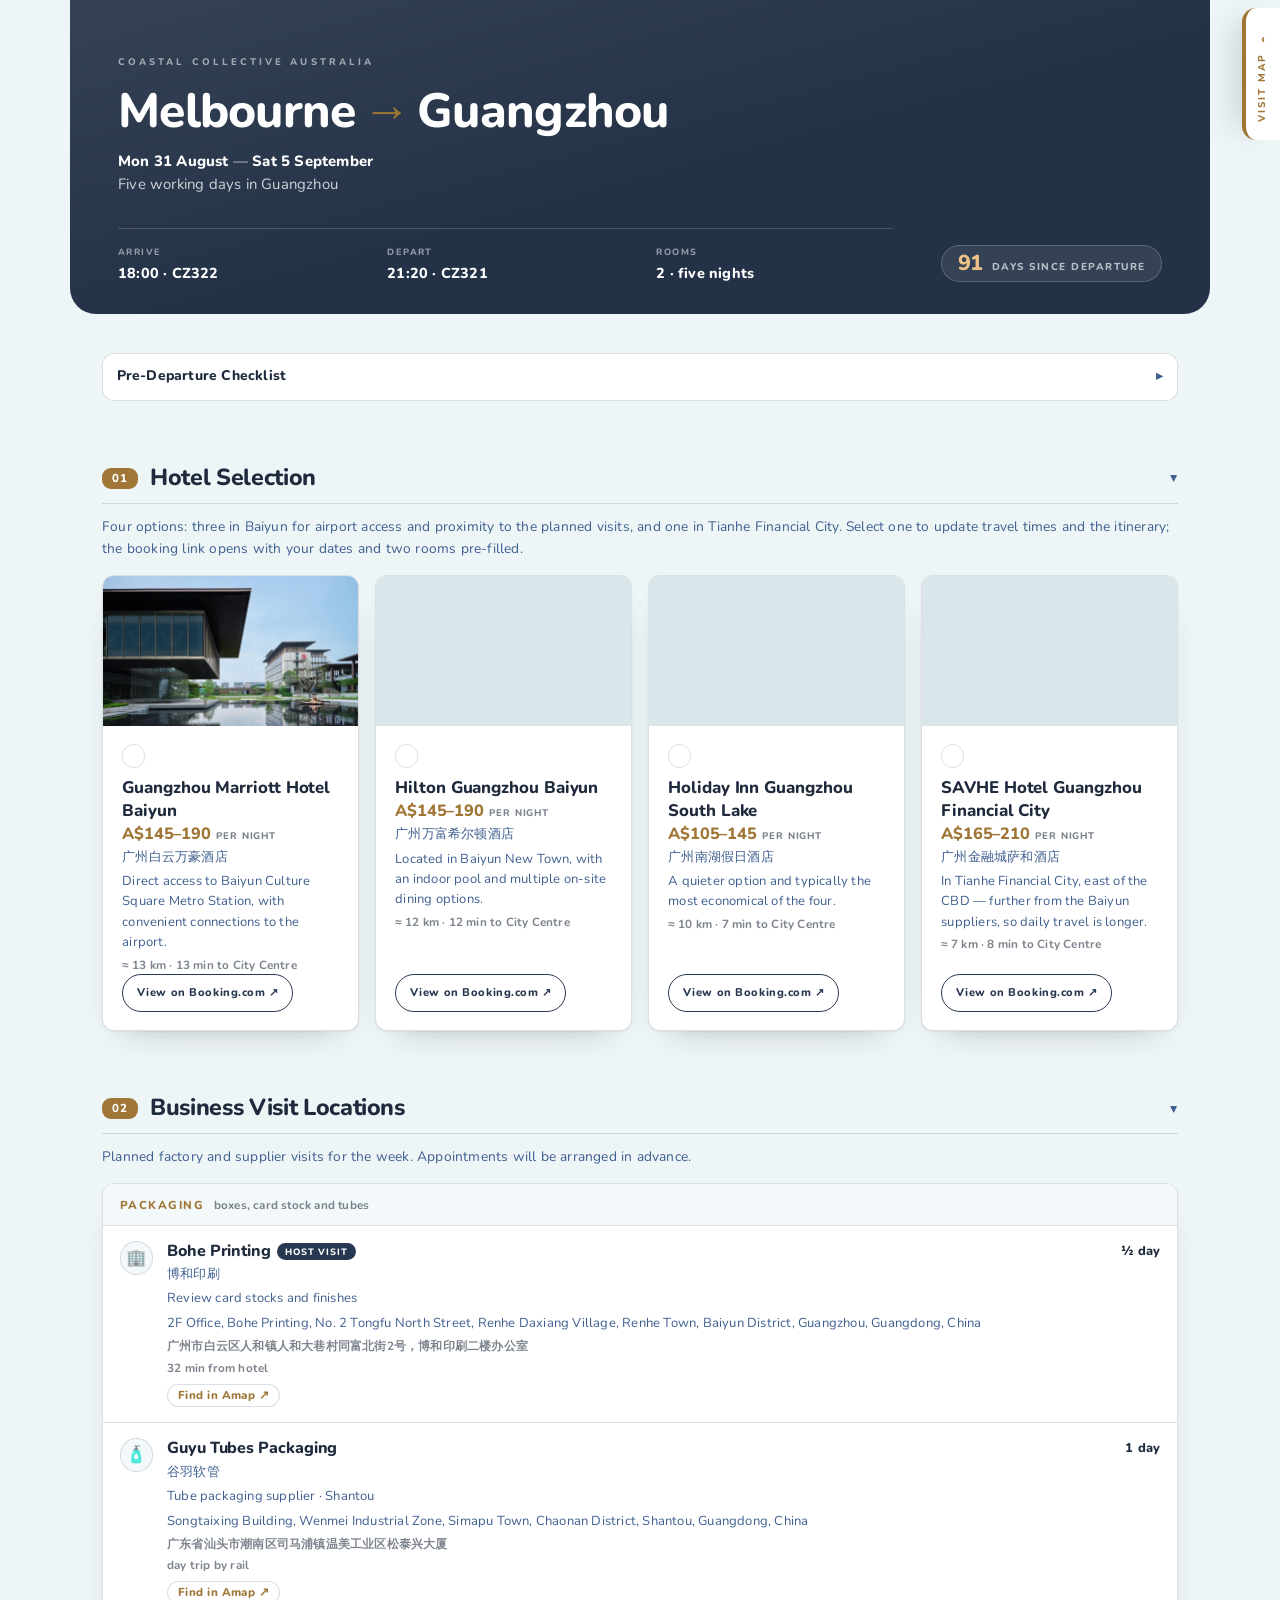
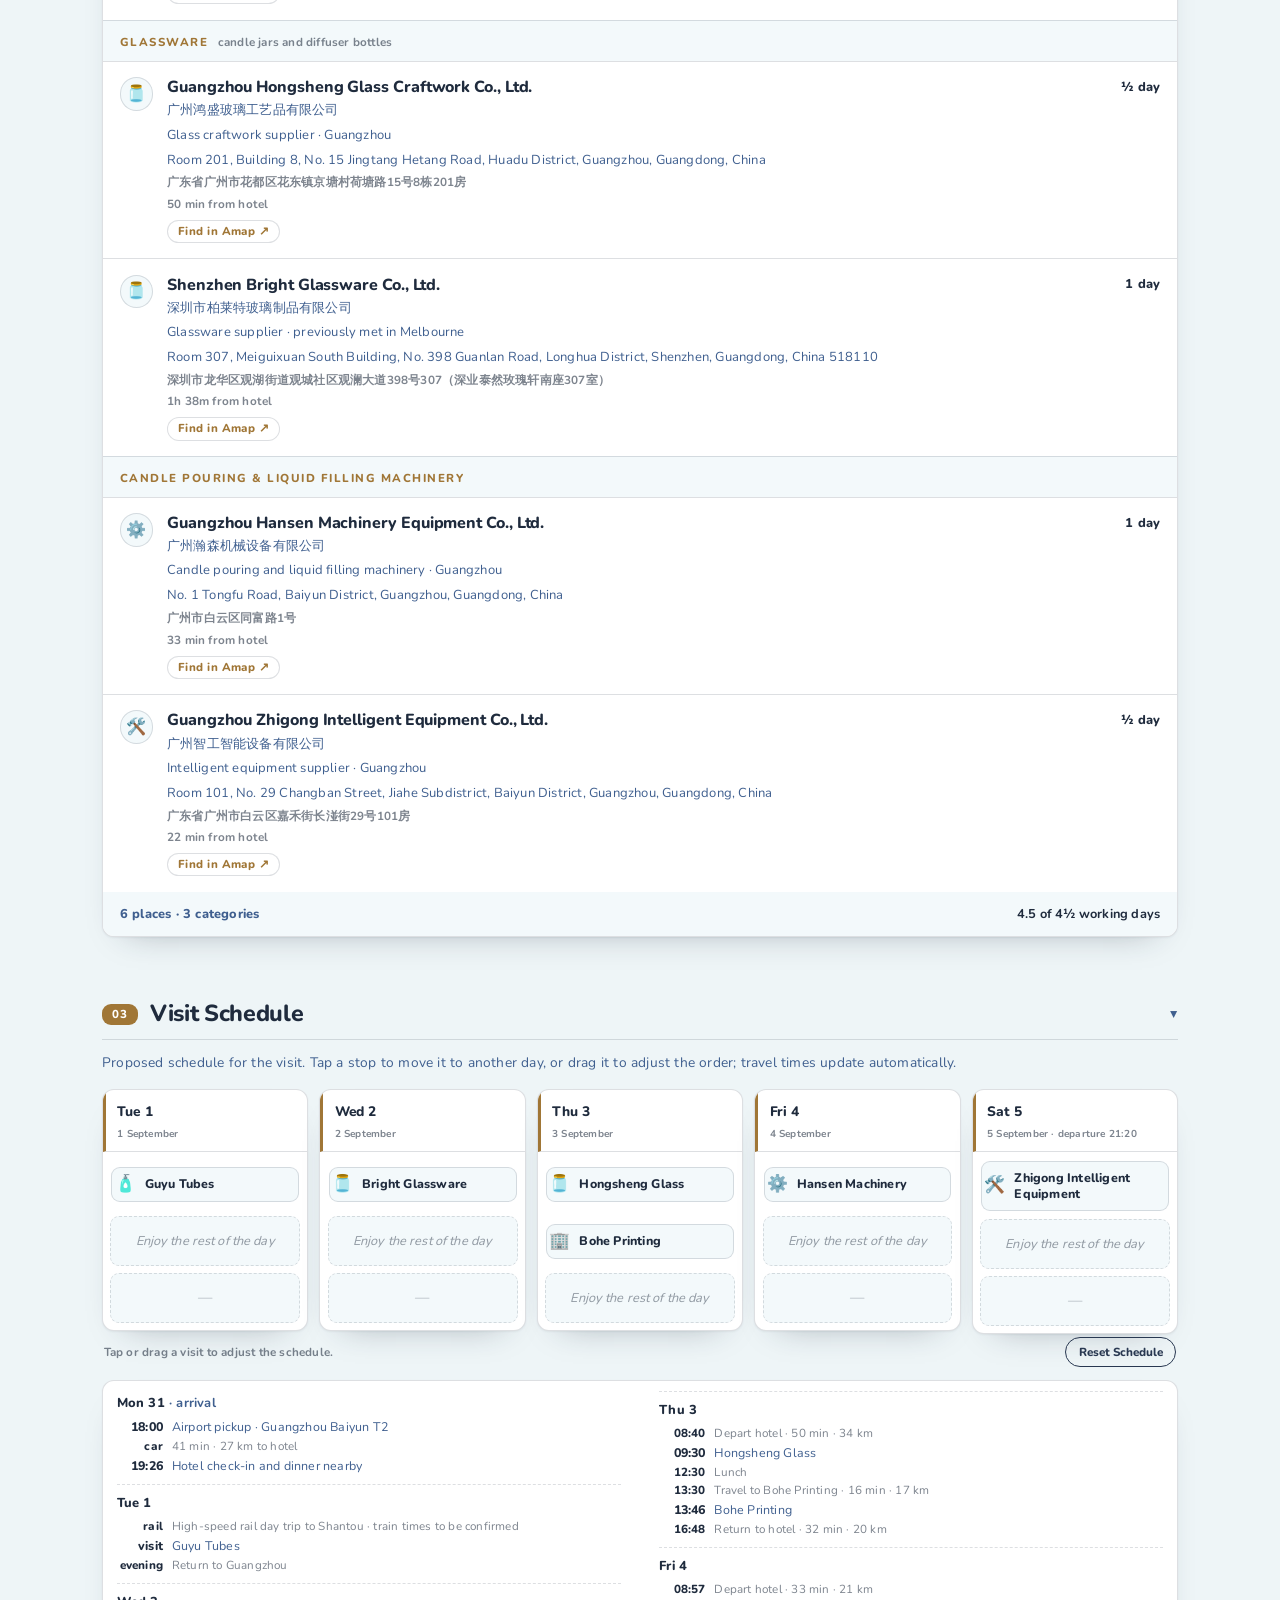
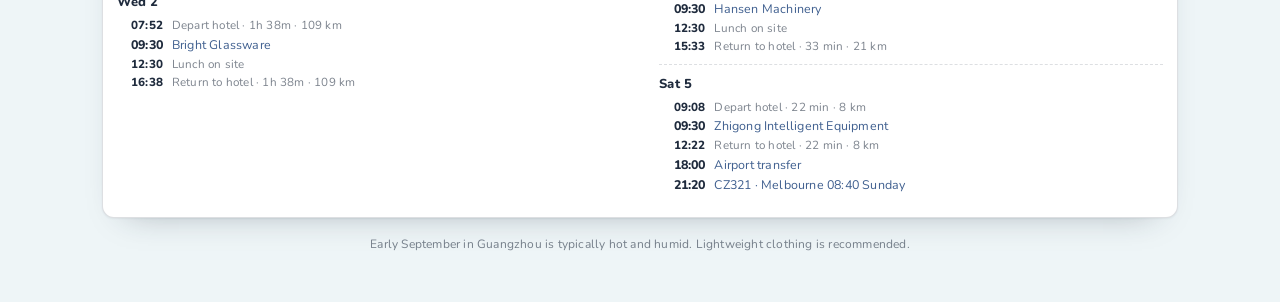
==== commit a28a0976: "Improve floating map routes and mobile UX" ====
--- a/nate/index.html
+++ b/nate/index.html
@@ -229,7 +229,7 @@
 .mapdock[data-state="max"] #mapTuck{display:none}
 .mapdock[data-state="mini"] #mapToggle,.mapdock[data-state="peek"] #mapToggle{display:block}
 @media (max-width:520px){.mapdock[data-state="open"]{width:calc(100vw - 1.4rem);height:min(70vh,520px)}}
-.mapbar{display:flex;align-items:center;gap:.5rem;padding:.45rem .55rem .4rem .7rem;border-bottom:1px solid var(--line);background:var(--soft);cursor:grab;touch-action:pan-y;user-select:none;-webkit-user-select:none}
+.mapbar{display:flex;align-items:center;gap:.25rem;padding:0 .25rem 0 .75rem;border-bottom:1px solid var(--line);background:var(--soft);cursor:grab;touch-action:pan-y;user-select:none;-webkit-user-select:none}
 .mapbar:active{cursor:grabbing}
 .mapdock.moved{right:auto;bottom:auto}
 .mapdock.standback{pointer-events:none;opacity:.35}
@@ -242,8 +242,9 @@
 .mapdock[data-state="peek"] .mapttl{display:none}
 .mapdock[data-state="peek"] .mapx{color:var(--gold);font-size:1.05rem;font-weight:800}
 .mapdock[data-state="peek"] .mapbar{background:var(--soft)}
-.mapttl{flex:1;font-size:.62rem;font-weight:800;letter-spacing:.13em;text-transform:uppercase;color:var(--faint);white-space:nowrap;overflow:hidden;text-overflow:ellipsis}
-.mapx{appearance:none;border:0;background:transparent;color:var(--accent);font:inherit;font-size:.95rem;line-height:1;cursor:pointer;padding:.25rem .3rem;border-radius:6px}
+.mapttl{flex:1;min-width:0;font-size:.62rem;font-weight:800;letter-spacing:.13em;text-transform:uppercase;color:var(--faint);white-space:nowrap;overflow:hidden;text-overflow:ellipsis}
+.mapttl small{display:block;font-size:.52rem;letter-spacing:.06em;text-transform:none;font-weight:700;color:var(--muted);margin-top:.08rem}
+.mapx{appearance:none;border:0;background:transparent;color:var(--accent);font:inherit;font-size:1rem;line-height:1;cursor:pointer;width:44px;height:44px;border-radius:9px;display:inline-flex;align-items:center;justify-content:center}
 .mapx:hover{background:var(--oat)}
 .mapbody{padding:.45rem}
 .mapdock[data-state="mini"] .mapbody{padding:.3rem}
@@ -251,8 +252,8 @@
 .mapdock[data-state="mini"] .readout{display:none}
 .mapdock[data-state="mini"] .pinhit{pointer-events:none}
 .mapdock[data-state="mini"] .bandlbl{display:none}
-.mapbar{position:absolute;top:0;left:0;right:0;height:2rem;box-sizing:border-box}
-.mapdock .mapbody{position:absolute;top:2rem;left:0;right:0;bottom:0;padding:.45rem;display:flex;flex-direction:column;gap:.3rem}
+.mapbar{position:absolute;top:0;left:0;right:0;height:3rem;box-sizing:border-box}
+.mapdock .mapbody{position:absolute;top:3rem;left:0;right:0;bottom:0;padding:.45rem;display:flex;flex-direction:column;gap:.3rem}
 .mapdock[data-state="mini"] .mapbody{padding:.3rem}
 .mapdock #map{flex:1 1 0;min-height:0;width:100%;height:100%;display:block;border-radius:6px;touch-action:manipulation}
 .mapdock .readout{flex:0 0 auto;min-height:0;padding:.35rem .4rem .1rem}
@@ -464,6 +465,40 @@
   .mapdock[data-state="peek"]{border-radius:14px 0 0 14px!important}
 }
 
+/* accessible map controls and schedule-aware route tools */
+.sr{position:absolute!important;width:1px!important;height:1px!important;padding:0!important;margin:-1px!important;overflow:hidden!important;clip:rect(0,0,0,0)!important;white-space:nowrap!important;border:0!important}
+.mapx:focus-visible,.mapday:focus-visible,.mapact:focus-visible,.pinhit:focus{outline:3px solid var(--gold);outline-offset:2px}
+.mapdock[data-state="peek"] .mapbar{padding:0!important}
+.mapdock[data-state="peek"] #mapToggle{display:flex!important;width:100%!important;height:100%!important;border-radius:14px 0 0 14px!important;flex-direction:column;gap:.45rem;color:var(--gold);opacity:1}
+.mapdock[data-state="peek"].onleft #mapToggle{border-radius:0 14px 14px 0!important}
+.mapdock[data-state="peek"] #mapToggle .edgeword{writing-mode:vertical-rl;transform:rotate(180deg);font-size:.62rem;font-weight:800;letter-spacing:.2em;text-transform:uppercase}
+.maproutebar{display:flex;align-items:center;gap:.3rem;flex:0 0 auto;overflow-x:auto;padding:.05rem .05rem .25rem;scrollbar-width:thin}
+.mapday{appearance:none;border:1px solid var(--line);background:var(--card);color:var(--muted);font:inherit;font-size:.68rem;font-weight:800;line-height:1;min-height:32px;padding:.42rem .62rem;border-radius:999px;cursor:pointer;white-space:nowrap}
+.mapday:hover{border-color:var(--gold)}
+.mapday.on{background:var(--accent);border-color:var(--accent);color:#fff}
+.routepair{display:grid;grid-template-columns:minmax(0,1fr) 36px minmax(0,1fr);align-items:center;gap:.3rem;width:100%}
+.routepoint{min-width:0;border:1px solid var(--line);border-radius:9px;padding:.36rem .45rem;background:var(--soft)}
+.routepoint i{display:block;font-style:normal;color:var(--faint);font-size:.56rem;font-weight:800;letter-spacing:.12em;text-transform:uppercase}
+.routepoint b{display:block;overflow:hidden;text-overflow:ellipsis;white-space:nowrap;font-size:.74rem;margin-top:.08rem}
+.routeswap{appearance:none;border:0;background:transparent;color:var(--gold);font:inherit;font-size:1rem;font-weight:800;width:36px;height:36px;border-radius:9px;cursor:pointer}
+.routeswap:hover{background:var(--oat)}
+.routecopy{display:block;color:var(--muted);font-size:.7rem;line-height:1.35;margin-top:.08rem;white-space:nowrap;overflow:hidden;text-overflow:ellipsis}
+.routeactions{display:flex;align-items:center;gap:.35rem;flex-wrap:wrap;margin-top:.38rem}
+.mapact{appearance:none;display:inline-flex;align-items:center;justify-content:center;min-height:32px;border:1px solid var(--line);background:var(--card);color:var(--accent);font:inherit;font-size:.65rem;font-weight:800;text-decoration:none;border-radius:999px;padding:.35rem .65rem;cursor:pointer}
+.mapact:hover{border-color:var(--gold);background:var(--soft)}
+.mapact.quiet{color:var(--muted)}
+.maproute{display:flex;align-items:center;gap:.3rem;min-width:0;overflow:hidden;white-space:nowrap}
+.maproute span{font-size:.7rem;font-weight:800;color:var(--muted);overflow:hidden;text-overflow:ellipsis}
+.maproute b{color:var(--gold);flex:0 0 auto}
+.estimate{font-size:.64rem;color:var(--muted);font-weight:700;margin-top:.1rem}
+.pinhit[aria-pressed="true"] .lbl{fill:var(--ink)}
+@media (max-width:520px){
+  .mapdock[data-state="open"]{height:min(62vh,500px)}
+  .mapdock[data-state="open"] .pinhit:not([aria-pressed="true"]) .lbl{opacity:.45}
+  .mapdock[data-state="open"] .readout{padding:.35rem .3rem .05rem}
+  .maproutebar{padding-bottom:.18rem}
+}
+
 /* hotel card without a photo: a quiet placeholder, not an error state */
 .hpic.ph{flex-direction:column;gap:.4rem}
 .hpic.ph .phg{font-size:1.9rem;line-height:1;opacity:.34;filter:grayscale(.3)}
@@ -518,23 +553,25 @@
 </div>
 <p class="tip">Early September in Guangzhou is typically hot and humid. Lightweight clothing is recommended.</p>
 </div>
-<div class="mapdock" id="mapdock" data-state="mini">
+<div class="mapdock" id="mapdock" data-state="mini" aria-label="Schematic visit map">
   <div class="mapbar">
-    <span class="mapttl">Visit Map</span>
-    <button class="mapx" id="mapTuck" aria-label="hide map">»</button>
-    <button class="mapx" id="mapMax" aria-label="maximise map">⤢</button>
-    <button class="mapx" id="mapToggle" aria-label="expand map">−</button>
+    <span class="mapttl">Schematic Visit Map<small>Estimated travel</small></span>
+    <button class="mapx" id="mapTuck" type="button" aria-label="Hide visit map" title="Hide visit map">»</button>
+    <button class="mapx" id="mapMax" type="button" aria-label="Maximise visit map" title="Maximise visit map">⤢</button>
+    <button class="mapx" id="mapToggle" type="button" aria-label="Expand visit map" aria-controls="mapPanel" aria-expanded="false" title="Expand visit map">⤢</button>
   </div>
-  <div class="mapbody">
-    <svg id="map" role="img" aria-label="Business visit map"><g id="mbg"></g><g id="mspokes"></g><g id="mlines"></g><g id="mpins"></g></svg>
-    <div class="readout" id="readout"><span class="rohint">Select a location</span></div>
+  <div class="mapbody" id="mapPanel">
+    <div class="maproutebar" id="mapDays" role="group" aria-label="Map route mode"></div>
+    <svg id="map" role="img" aria-label="Schematic business visit map" aria-describedby="mapLegend"><g id="mbg"></g><g id="mspokes"></g><g id="mlines"></g><g id="mpins"></g></svg>
+    <span class="sr" id="mapLegend">A schematic map for comparing estimated travel and reviewing each day's scheduled route.</span>
+    <div class="readout" id="readout" role="status" aria-live="polite"><span class="rohint">Choose a day or compare two locations.</span></div>
   </div>
 </div>
 <div id="toast">Saved</div>
 <script>
 (function(){
 var P={
- hotel:{n:'Selected hotel',zh:'酒店',e:'🏨',xy:[186,190],km:[-5,-9],hub:1},
+ hotel:{n:'Baiyun area estimate',zh:'选择酒店后更新',e:'🏨',xy:[186,190],km:[-5,-9],hub:1},
  air:{n:'Airport',zh:'白云机场',e:'✈️',xy:[238,44],km:[-2,-31],nav:{q:'广州白云国际机场',ct:'广州'}},
  us:{n:'Bohe Printing',zh:'博和印刷',e:'🏢',xy:[146,112],km:[-3,-25],est:1,nav:{q:'广州市白云区人和镇人和大巷村同富北街2号 博和印刷',ct:'广州'}},
  hansen:{n:'Hansen',zh:'汉森机械',e:'⚙️',xy:[54,138],km:[-3,-26],est:1,nav:{q:'广州市白云区同富路1号',ct:'广州'}},
@@ -647,32 +684,43 @@
 var toast=document.getElementById('toast'),tmo;
 function say(m){toast.textContent=m;toast.classList.add('show');clearTimeout(tmo);tmo=setTimeout(function(){toast.classList.remove('show')},1700);}
 function picked(){return VISITS.filter(function(v){return S[v.k];});}
-function syncHotel(){var h=PROPS.filter(function(x){return x.k===S.hotel;})[0];if(h){P.hotel.n=h.pin;P.hotel.zh=h.pinzh;P.hotel.km=h.km;P.hotel.xy=h.xy;LAY.tall.pos.hotel=h.pt||[212,212];LAY.wide.pos.hotel=h.pw||[300,286];}else{P.hotel.n='Selected hotel';P.hotel.zh='酒店 · 白云';P.hotel.km=[0,-9];P.hotel.xy=[186,190];LAY.tall.pos.hotel=[212,212];LAY.wide.pos.hotel=[300,286];}}
-var A=null,B=null;
+function syncHotel(){var h=PROPS.filter(function(x){return x.k===S.hotel;})[0];if(h){P.hotel.n=h.pin;P.hotel.zh=h.pinzh;P.hotel.km=h.km;P.hotel.xy=h.xy;LAY.tall.pos.hotel=h.pt||[212,212];LAY.wide.pos.hotel=h.pw||[300,286];}else{P.hotel.n='Baiyun area estimate';P.hotel.zh='选择酒店后更新';P.hotel.km=[0,-9];P.hotel.xy=[186,190];LAY.tall.pos.hotel=[212,212];LAY.wide.pos.hotel=[300,286];}}
+var A=null,B=null,MAP_DAY=0;
 function halo(x,y,s,t,w,c,anch,cls){return '<text class="'+(cls||'')+'" x="'+x+'" y="'+y+'" text-anchor="'+(anch||'middle')+'" font-size="'+s+'" font-family="sans-serif" font-weight="'+w+'" fill="'+c+'" stroke="var(--land)" stroke-width="3" paint-order="stroke">'+t+'</text>';}
 function drawBg(){var L=lay(),m=document.getElementById('map'),g='';m.setAttribute('viewBox',L.vb);L.zones.forEach(function(z){g+='<rect x="'+z.r[0]+'" y="'+z.r[1]+'" width="'+z.r[2]+'" height="'+z.r[3]+'" rx="12" fill="var(--oat)" opacity="'+z.o+'"/><text class="bandlbl" x="'+z.tp[0]+'" y="'+z.tp[1]+'" font-size="7.6" font-family="sans-serif" letter-spacing="1.5" font-weight="800" fill="var(--faint)">'+z.t+'</text>';});g+='<path d="'+L.river.d+'" fill="none" stroke="var(--water)" stroke-width="7" stroke-linecap="round"/><text class="bandlbl" x="'+L.river.t[0]+'" y="'+L.river.t[1]+'" font-size="7" font-family="sans-serif" letter-spacing="1" font-weight="700" fill="var(--faint)">PEARL RIVER</text>';var n=L.north;g+='<g class="bandlbl"><circle cx="'+n[0]+'" cy="'+n[1]+'" r="12.5" fill="var(--card)" stroke="var(--line)" stroke-width="1"/><path d="M'+n[0]+','+(n[1]-8.5)+' l3.8,9.5 l-3.8,-2.5 l-3.8,2.5 Z" fill="var(--ink)"/><text x="'+n[0]+'" y="'+(n[1]+11.5)+'" text-anchor="middle" font-size="6.4" font-weight="800" font-family="sans-serif" fill="var(--faint)">N</text></g>';document.getElementById('mbg').innerHTML=g;}
-function drawSpokes(){var h=lay().pos.hotel,dim=(A&&B);document.getElementById('mspokes').innerHTML=SPOKES.map(function(k){var q=lay().pos[k],on=dim&&((k===A||k===B)&&(A==='hotel'||B==='hotel'));return '<line x1="'+h[0]+'" y1="'+h[1]+'" x2="'+q[0]+'" y2="'+q[1]+'" stroke="var(--line)" stroke-width="1.3" opacity="'+(dim&&!on?'.28':'1')+'"/>';}).join('');}
-function drawPins(){document.getElementById('mpins').innerHTML=ORDER.map(function(k){var p=P[k],on=(k===A||k===B),xy=lay().pos[k]||p.xy,x=xy[0],y=xy[1],r=p.hub?17:14.5,R=on?r+2:r,faded=(A&&B&&!on),lx=x,l1,l2,anch='middle';if(p.side&&!lay().below[k]){lx=x+R+9;anch='start';l1=y-1.5;l2=y+9;}else{var below=(y<150)||p.hub;l1=below?y+R+11:y-R-13;l2=below?y+R+19.5:y-R-4.5;}return '<g class="pinhit" data-p="'+k+'" opacity="'+(faded?'.42':'1')+'"><circle cx="'+x+'" cy="'+y+'" r="'+(R+9)+'" fill="transparent"/><circle cx="'+x+'" cy="'+y+'" r="'+R+'" fill="'+(on?'var(--accent)':'var(--card)')+'" stroke="'+(on?'var(--accent)':(p.hub?'var(--accent)':'var(--faint)'))+'" stroke-width="'+(on?2.4:(p.hub?2:1.3))+'"/><text x="'+x+'" y="'+(y+4.6)+'" text-anchor="middle" font-size="13.5" font-family="sans-serif">'+p.e+'</text>'+halo(lx,l1,9,p.n,800,(on||p.hub)?'var(--ink)':'var(--muted)',anch,'lbl')+halo(lx,l2,7.4,p.zh,700,'var(--faint)',anch,'lbl')+'</g>';}).join('');}
-function drawLine(){var L='';if(A&&B){var a=lay().pos[A],b=lay().pos[B],km=dist(A,B),len=Math.round(Math.sqrt(Math.pow(a[0]-b[0],2)+Math.pow(a[1]-b[1],2)));L='<circle class="ping" cx="'+b[0]+'" cy="'+b[1]+'"/><line x1="'+a[0]+'" y1="'+a[1]+'" x2="'+b[0]+'" y2="'+b[1]+'" stroke="var(--gold)" stroke-width="2.8" stroke-linecap="round" style="--len:'+len+';stroke-dasharray:'+len+'"/>';}else if(A){L='<circle class="ping" cx="'+lay().pos[A][0]+'" cy="'+lay().pos[A][1]+'"/>';}document.getElementById('mlines').innerHTML=L;}
-function drawReadout(){var r=document.getElementById('readout');if(A&&B){var km=dist(A,B),rail=(P[A].rail||P[B].rail),mn=driveMin(A,B),est=(P[A].est||P[B].est);r.innerHTML='<span class="ro"><span class="roA">'+P[A].n+' → '+P[B].n+'</span><span class="roB">'+P[A].zh+' → '+P[B].zh+(est?' · approximate':'')+'</span></span><span class="robig"><b>'+(rail?'by rail':fmt(mn))+'</b><s>'+km+' km</s></span>';}else if(A){r.innerHTML='<span class="ro"><span class="roA">'+P[A].n+'</span><span class="roB">Select a second location</span></span>';}else{r.innerHTML='<span class="rohint">Select two locations to compare distance and drive time.</span>';}}
-function mapAll(){drawBg();drawSpokes();drawPins();drawLine();drawReadout();}
+function mapReady(){return typeof DAYS!=='undefined'&&DAYS&&typeof getPlan==='function';}
+function dayRoute(){if(MAP_DAY<0||!mapReady())return[];var keys=getPlan()[MAP_DAY]||[],stops=keys.map(function(k){var v=byKey(k);return v&&v.at;}).filter(Boolean);return stops.length?['hotel'].concat(stops).concat(['hotel']):[];}
+function activeMapKeys(){var route=dayRoute();if(route.length)return route;return[A,B].filter(Boolean);}
+function drawSpokes(){var h=lay().pos.hotel,active=activeMapKeys(),dim=active.length>0;document.getElementById('mspokes').innerHTML=SPOKES.map(function(k){var q=lay().pos[k],on=dim&&active.indexOf(k)>-1&&active.indexOf('hotel')>-1;return '<line x1="'+h[0]+'" y1="'+h[1]+'" x2="'+q[0]+'" y2="'+q[1]+'" stroke="var(--line)" stroke-width="1.3" opacity="'+(dim&&!on?'.24':'1')+'"/>';}).join('');}
+function drawPins(){var active=activeMapKeys();document.getElementById('mpins').innerHTML=ORDER.map(function(k){var p=P[k],on=active.indexOf(k)>-1,xy=lay().pos[k]||p.xy,x=xy[0],y=xy[1],r=p.hub?17:14.5,R=on?r+2:r,faded=(active.length&&!on),lx=x,l1,l2,anch='middle';if(p.side&&!lay().below[k]){lx=x+R+9;anch='start';l1=y-1.5;l2=y+9;}else{var below=(y<150)||p.hub;l1=below?y+R+11:y-R-13;l2=below?y+R+19.5:y-R-4.5;}return '<g class="pinhit" role="button" tabindex="0" aria-label="'+p.n+'" aria-pressed="'+(on?'true':'false')+'" data-p="'+k+'" opacity="'+(faded?'.4':'1')+'"><circle cx="'+x+'" cy="'+y+'" r="'+(R+9)+'" fill="transparent"/><circle cx="'+x+'" cy="'+y+'" r="'+R+'" fill="'+(on?'var(--accent)':'var(--card)')+'" stroke="'+(on?'var(--accent)':(p.hub?'var(--accent)':'var(--faint)'))+'" stroke-width="'+(on?2.4:(p.hub?2:1.3))+'"/><text x="'+x+'" y="'+(y+4.6)+'" text-anchor="middle" font-size="13.5" font-family="sans-serif">'+p.e+'</text>'+halo(lx,l1,9,p.n,800,(on||p.hub)?'var(--ink)':'var(--muted)',anch,'lbl')+halo(lx,l2,8,p.zh,700,on?'var(--muted)':'var(--faint)',anch,'lbl')+'</g>';}).join('');}
+function drawLine(){var route=dayRoute(),keys=route.length?route:(A&&B?[A,B]:(A?[A]:[])),L='';if(keys.length>1){for(var i=0;i<keys.length-1;i++){var ka=keys[i],kb=keys[i+1],a=lay().pos[ka],b=lay().pos[kb],len=Math.round(Math.sqrt(Math.pow(a[0]-b[0],2)+Math.pow(a[1]-b[1],2))),rail=P[ka].rail||P[kb].rail;L+='<line x1="'+a[0]+'" y1="'+a[1]+'" x2="'+b[0]+'" y2="'+b[1]+'" stroke="var(--gold)" stroke-width="2.8" stroke-linecap="round"'+(rail?' stroke-dasharray="7 5"':' style="--len:'+len+';stroke-dasharray:'+len+'"')+'/>';if(i===keys.length-2)L+='<circle class="ping" cx="'+b[0]+'" cy="'+b[1]+'"/>';}}else if(keys.length===1){L='<circle class="ping" cx="'+lay().pos[keys[0]][0]+'" cy="'+lay().pos[keys[0]][1]+'"/>';}document.getElementById('mlines').innerHTML=L;}
+function drawMapDays(){var h=document.getElementById('mapDays');if(!mapReady()){h.innerHTML='';return;}var html='<button type="button" class="mapday'+(MAP_DAY<0?' on':'')+'" data-map-mode="compare" aria-pressed="'+(MAP_DAY<0?'true':'false')+'">Compare</button>';DAYS.forEach(function(d,i){html+='<button type="button" class="mapday'+(MAP_DAY===i?' on':'')+'" data-map-day="'+i+'" aria-pressed="'+(MAP_DAY===i?'true':'false')+'" aria-label="Show '+d.lbl+' route">'+d.lbl.replace(/\s+\d+$/,'')+'</button>';});h.innerHTML=html;}
+function escAttr(s){return String(s||'').replace(/&/g,'&amp;').replace(/"/g,'&quot;').replace(/</g,'&lt;');}
+function mapActions(k,clear){var p=P[k],html='';if(p&&p.nav)html+='<a class="mapact" href="'+amapURL(k)+'" target="_blank" rel="noopener">Open in Amap ↗</a><button type="button" class="mapact quiet" data-copy="'+escAttr(p.nav.q)+'">Copy address</button>';if(clear)html+='<button type="button" class="mapact quiet" data-map-clear>Clear</button>';return html?'<div class="routeactions">'+html+'</div>':'';}
+function routeTotals(keys){var km=0,mn=0,rail=false;for(var i=0;i<keys.length-1;i++){rail=rail||P[keys[i]].rail||P[keys[i+1]].rail;km+=dist(keys[i],keys[i+1]);mn+=driveMin(keys[i],keys[i+1]);}return{km:km,mn:mn,rail:rail};}
+function routeNames(keys){var seen=[];keys.forEach(function(k){if(seen[seen.length-1]!==k)seen.push(k);});return seen.map(function(k){return P[k].n;}).join(' → ');}
+function drawReadout(){var r=document.getElementById('readout'),route=dayRoute();if(MAP_DAY>=0){if(!mapReady()){r.innerHTML='<span class="rohint">Loading scheduled route…</span>';return;}if(!route.length){r.innerHTML='<div class="ro"><span class="roA">'+DAYS[MAP_DAY].lbl+' · Open schedule</span><span class="roB">No supplier visits planned.</span></div>';return;}var first=route[1],tot=routeTotals(route),selected=!!S.hotel,main=tot.rail?'High-speed rail':(selected?fmt(tot.mn):'Choose hotel'),sub=tot.rail?'Train times to be confirmed':(selected?tot.km+' km total · estimated drive time':'Select a hotel to calculate travel time');r.innerHTML='<div class="ro"><span class="roA">'+DAYS[MAP_DAY].lbl+' · Scheduled route</span><span class="maproute"><span>'+routeNames(route)+'</span></span><span class="estimate">'+sub+'</span>'+mapActions(first,false)+'</div><span class="robig"><b>'+main+'</b><s>'+(tot.rail?'rail day':'day route')+'</s></span>';return;}if(A&&B){var hotelMissing=!S.hotel&&(A==='hotel'||B==='hotel'),rail=(P[A].rail||P[B].rail),km=hotelMissing?null:dist(A,B),mn=hotelMissing?null:driveMin(A,B),dest=B,est=(P[A].est||P[B].est);r.innerHTML='<div class="ro"><span class="routepair"><span class="routepoint"><i>From</i><b>'+P[A].n+'</b></span><button type="button" class="routeswap" data-map-swap aria-label="Swap origin and destination">⇄</button><span class="routepoint"><i>To</i><b>'+P[B].n+'</b></span></span><span class="routecopy">'+(hotelMissing?'Choose a hotel before calculating this route.':(rail?'Rail journey · times to be confirmed':(est?'Estimated drive time':'Drive time')))+'</span>'+mapActions(dest,true)+'</div><span class="robig"><b>'+(hotelMissing?'Choose hotel':(rail?'By rail':fmt(mn)))+'</b><s>'+(km===null?'route pending':km+' km')+'</s></span>';}else if(A){r.innerHTML='<div class="ro"><span class="routepair"><span class="routepoint"><i>From</i><b>'+P[A].n+'</b></span><span></span><span class="routepoint"><i>To</i><b>Select on map</b></span></span>'+mapActions(A,true)+'</div>';}else{r.innerHTML='<span class="rohint">Choose a starting point, then a destination.</span>';}}
+function mapAll(){drawBg();drawMapDays();drawSpokes();drawPins();drawLine();drawReadout();}
 var dock=document.getElementById('mapdock'),mapBtn=document.getElementById('mapToggle'),DK='cc-gz-dock';
-function dockSave(){try{localStorage.setItem(DK,JSON.stringify({st:dock.dataset.state,side:dock.classList.contains('onleft')?'L':'R',moved:dock.classList.contains('moved'),l:dock.style.left,t:dock.style.top}));}catch(e){}}
+function dockSave(){try{var stable=dock.dataset.state==='peek'?'peek':(phone()?'peek':'mini');localStorage.setItem(DK,JSON.stringify({st:stable,side:dock.classList.contains('onleft')?'L':'R',moved:dock.dataset.state==='peek'&&dock.classList.contains('moved'),l:dock.style.left,t:dock.style.top}));}catch(e){}}
 var maxBtn=document.getElementById('mapMax'),tuckBtn=document.getElementById('mapTuck');
-function setDock(st){dock.dataset.state=st;if(st==='peek')mapBtn.textContent=dock.classList.contains('onleft')?'›':'‹';else if(st==='mini')mapBtn.textContent='⤢';else mapBtn.textContent='−';maxBtn.textContent=st==='max'?'⤡':'⤢';tuckBtn.textContent=dock.classList.contains('onleft')?'«':'»';maxBtn.setAttribute('aria-label',st==='max'?'restore map':'maximise map');mapBtn.setAttribute('aria-label',st==='mini'?'expand map':'shrink map');mapAll();dockSave();}
+function setDock(st){dock.dataset.state=st;var expanded=st==='open'||st==='max';if(st==='peek')mapBtn.innerHTML='<span aria-hidden="true">'+(dock.classList.contains('onleft')?'›':'‹')+'</span><span class="edgeword">Visit map</span>';else{mapBtn.textContent=st==='mini'?'⤢':'−';}maxBtn.textContent=st==='max'?'⤡':'⤢';tuckBtn.textContent=dock.classList.contains('onleft')?'«':'»';var maxLabel=st==='max'?'Restore visit map':'Maximise visit map',toggleLabel=st==='peek'?'Open visit map':(st==='mini'?'Expand visit map':'Minimise visit map');maxBtn.setAttribute('aria-label',maxLabel);maxBtn.title=maxLabel;mapBtn.setAttribute('aria-label',toggleLabel);mapBtn.title=toggleLabel;mapBtn.setAttribute('aria-expanded',expanded?'true':'false');mapAll();dockSave();}
 function clampDock(){if(!dock.classList.contains('moved'))return;if(dock.dataset.state==='peek'){var pr=dock.getBoundingClientRect();dock.style.left='';dock.style.top=Math.min(Math.max(8,pr.top),Math.max(8,innerHeight-pr.height-8))+'px';return;}var r=dock.getBoundingClientRect(),m=8,t=Math.min(Math.max(m,r.top),innerHeight-r.height-m);if(!phone()){dock.style.left=Math.min(Math.max(m,r.left),innerWidth-r.width-m)+'px';}dock.style.top=t+'px';dockSave();}
 window.addEventListener('resize',clampDock);
-(function(){var v=null;try{v=JSON.parse(localStorage.getItem(DK)||'null');}catch(e){}if(v&&typeof v==='object'){if(v.moved&&v.l){dock.classList.add('moved');if(!phone())dock.style.left=v.l;dock.style.top=v.t;}if(v.side==='L'&&!phone())dock.classList.add('onleft');setDock(v.st||'mini');}else setDock('mini');setTimeout(clampDock,50);})();
-function unpeek(){if(phone()){dock.style.left='';dock.classList.remove('onleft');}else{var w=Math.min(400,innerWidth-22);dock.style.left=dock.classList.contains('onleft')?'8px':Math.max(8,innerWidth-w-8)+'px';}setDock('open');setTimeout(clampDock,340);}
-var lastY=window.scrollY;window.addEventListener('scroll',function(){if(Math.abs(window.scrollY-lastY)<6)return;lastY=window.scrollY;if(dock.dataset.state==='mini'&&!DD)tuckAway();},{passive:true});
+(function(){var v=null;try{v=JSON.parse(localStorage.getItem(DK)||'null');}catch(e){}var initial=phone()?'peek':(v&&v.st==='peek'?'peek':'mini');if(v&&typeof v==='object'&&initial==='peek'&&v.moved){dock.classList.add('moved');if(!phone()&&v.l)dock.style.left=v.l;if(v.t)dock.style.top=v.t;}if(v&&v.side==='L'&&!phone())dock.classList.add('onleft');setDock(initial);setTimeout(clampDock,50);})();
+function unpeek(){if(phone()){dock.style.left='';dock.style.top='';dock.classList.remove('onleft','moved');}else{var w=Math.min(400,innerWidth-22);dock.style.left=dock.classList.contains('onleft')?'8px':Math.max(8,innerWidth-w-8)+'px';}setDock('open');setTimeout(clampDock,340);}
+var lastY=window.scrollY;window.addEventListener('scroll',function(){if(Math.abs(window.scrollY-lastY)<6)return;lastY=window.scrollY;if((dock.dataset.state==='mini'||dock.dataset.state==='open')&&!DD)tuckAway();},{passive:true});
 function tuckAway(){var r=dock.getBoundingClientRect(),left=(!phone())&&((r.left+r.width/2)<innerWidth/2);dock.classList.add('moved');dock.classList.toggle('onleft',left);dock.style.left='';dock.style.top=Math.min(Math.max(8,r.top),innerHeight-104)+'px';setDock('peek');}
 function phone(){return innerWidth<=640;}
 var DD=null,dragJustEnded=false,dockArm=null;
 dock.addEventListener('pointerdown',function(e){dragJustEnded=false;var bar=e.target.closest('.mapbar');if(!bar||e.target.closest('.mapx')||dock.dataset.state==='peek'||dock.dataset.state==='max')return;var r=dock.getBoundingClientRect(),touch=(e.pointerType==='touch'),cand={dx:e.clientX-r.left,dy:e.clientY-r.top,sx:e.clientX,sy:e.clientY,w:r.width,h:r.height,moved:false,armed:!touch};function arm(){cand.armed=true;dock.classList.add('armed');try{dock.setPointerCapture(e.pointerId);}catch(err){}if(navigator.vibrate)try{navigator.vibrate(8);}catch(err){}}if(touch)dockArm=setTimeout(arm,260);function start(){DD=cand;dock.classList.add('moved','dragging');if(!phone())dock.style.left=r.left+'px';dock.style.top=r.top+'px';}function move(ev){var dx=ev.clientX-cand.sx,dy=ev.clientY-cand.sy;if(!cand.armed){if(Math.abs(dx)+Math.abs(dy)>10)done();return;}if(!DD){if(Math.abs(dx)+Math.abs(dy)<4)return;start();}ev.preventDefault();dmove(ev);}function done(){clearTimeout(dockArm);dock.classList.remove('armed');document.removeEventListener('pointermove',move);document.removeEventListener('pointerup',end);document.removeEventListener('pointercancel',end);}function end(){if(DD)dup();done();}document.addEventListener('pointermove',move,{passive:false});document.addEventListener('pointerup',end);document.addEventListener('pointercancel',end);});
 function dmove(e){if(!DD)return;e.preventDefault();DD.moved=true;if(!phone())dock.style.left=(e.clientX-DD.dx)+'px';dock.style.top=(e.clientY-DD.dy)+'px';}
 function dup(){if(!DD)return;if(DD.moved){dragJustEnded=true;setTimeout(function(){dragJustEnded=false;},300);}dock.classList.remove('dragging','armed');var r=dock.getBoundingClientRect();if(r.left+r.width*.5<0){dock.classList.add('onleft');dock.style.left='';dock.style.top=Math.min(Math.max(8,r.top),innerHeight-96)+'px';setDock('peek');}else if(r.right-r.width*.5>innerWidth){dock.classList.remove('onleft');dock.style.left='';dock.style.top=Math.min(Math.max(8,r.top),innerHeight-96)+'px';setDock('peek');}else clampDock();DD=null;}
-dock.addEventListener('click',function(e){if(DD||dragJustEnded)return;if(dock.dataset.state==='peek'){unpeek();return;}if(e.target.closest('#mapTuck')){tuckAway();return;}if(e.target.closest('#mapMax')){setDock(dock.dataset.state==='max'?'open':'max');setTimeout(clampDock,340);return;}if(e.target.closest('#mapToggle')){setDock(dock.dataset.state==='mini'?'open':'mini');setTimeout(clampDock,340);return;}if(dock.dataset.state==='mini'){setDock('open');setTimeout(clampDock,340);}});
-document.getElementById('map').addEventListener('click',function(e){var g=e.target.closest('.pinhit');if(!g)return;var k=g.dataset.p;if(A&&B){A=k;B=null;}else if(!A){A=k;}else if(k===A){A=null;}else{B=k;}mapAll();});
+dock.addEventListener('click',function(e){if(DD||dragJustEnded)return;if(dock.dataset.state==='peek'){if(e.target.closest('#mapToggle'))unpeek();return;}var day=e.target.closest('[data-map-day]');if(day){MAP_DAY=+day.dataset.mapDay;A=B=null;mapAll();return;}if(e.target.closest('[data-map-mode]')){MAP_DAY=-1;A=B=null;mapAll();return;}if(e.target.closest('[data-map-swap]')){var t=A;A=B;B=t;mapAll();return;}if(e.target.closest('[data-map-clear]')){A=B=null;mapAll();return;}if(e.target.closest('#mapTuck')){tuckAway();return;}if(e.target.closest('#mapMax')){setDock(dock.dataset.state==='max'?'open':'max');setTimeout(clampDock,340);return;}if(e.target.closest('#mapToggle')){setDock(dock.dataset.state==='mini'?'open':'mini');setTimeout(clampDock,340);return;}if(dock.dataset.state==='mini'){setDock('open');setTimeout(clampDock,340);}});
+function selectMapPin(k){MAP_DAY=-1;if(A&&B){A=k;B=null;}else if(!A){A=k;}else if(k===A){A=null;}else{B=k;}mapAll();}
+document.getElementById('map').addEventListener('click',function(e){var g=e.target.closest('.pinhit');if(g)selectMapPin(g.dataset.p);});
+document.getElementById('map').addEventListener('keydown',function(e){var g=e.target.closest('.pinhit');if(!g||(e.key!=='Enter'&&e.key!==' '))return;e.preventDefault();selectMapPin(g.dataset.p);document.querySelector('.pinhit[data-p="'+g.dataset.p+'"]').focus();});
+document.addEventListener('keydown',function(e){if(e.key!=='Escape')return;if(dock.dataset.state==='max')setDock('open');else if(dock.dataset.state==='open'||dock.dataset.state==='mini')tuckAway();});
 function amapURL(k){var p=P[k];if(!p||!p.nav)return '';var n=p.nav;if(n.ll)return 'https://uri.amap.com/marker?position='+n.ll+'&name='+encodeURIComponent(n.a||n.q)+'&coordinate=gaode&callnative=1';return 'https://uri.amap.com/search?keyword='+encodeURIComponent(n.a||n.q)+'&city='+encodeURIComponent(n.ct||'')+'&callnative=1';}
 function amapLink(k){var u=amapURL(k);if(!u)return '';var p=P[k],pin=!!p.nav.ll;return '<a class="amap" href="'+u+'" target="_blank" rel="noopener">'+(pin?'Navigate in Amap':'Find in Amap')+' ↗</a>';}
 function drawVisits(){var total=VISITS.reduce(function(s,v){return s+v.d;},0),html='';CATS.forEach(function(c){var items=VISITS.filter(function(v){return v.cat===c.k;});if(!items.length)return;html+='<div class="cathead"><span class="catt">'+c.t+'</span>'+(c.s?'<span class="cats">'+c.s+'</span>':'')+'</div>';html+=items.map(function(v){var far=(!v.at)?'':(P[v.at].rail?'day trip by rail':fmt(driveMin('hotel',v.at))+' from hotel');return '<div class="row static"><span class="dot">'+(v.at?P[v.at].e:'🚄')+'</span><span class="g"><span class="n1">'+v.n+(v.tag?'<span class="pill g">'+v.tag+'</span>':'')+'</span><span class="n2">'+v.cn+'</span>'+(v.s?'<span class="n3">'+v.s+'</span>':'')+'<span class="n3">'+v.a+'</span><span class="n2 leg">'+v.az+'</span><span class="n2 leg">'+far+'</span>'+(v.at?amapLink(v.at):'')+'</span><span class="rt">'+(v.d===1?'1 day':'½ day')+'</span></div>';}).join('');});document.getElementById('visits').innerHTML=html+'<div class="tally"><span>'+VISITS.length+' places · 3 categories</span><b>'+total+' of 4½ working days</b></div>';}
@@ -698,11 +746,11 @@
 var BASE=null,REV=0,pushTimer=null;
 function getPlan(){var p=BASE;if(!Array.isArray(p)||p.length!==DAYS.length)return defaultPlan();var seen={},ok=[],valid=true;p.forEach(function(day){if(!Array.isArray(day)||day.length>MAXPD){valid=false;return;}var clean=[];day.forEach(function(k){if(seen[k]||!byKey(k)){valid=false;return;}seen[k]=1;clean.push(k);});ok.push(clean);});if(!valid||Object.keys(seen).length!==VISITS.length)return defaultPlan();return ok;}
 function drawPlan(){var plan=getPlan(),host=document.getElementById('plan'),html='';plan.forEach(function(keys,di){var n=keys.length;html+='<div class="dcol'+(n>=MAXPD?' full':'')+'"><div class="dhead"><span class="dname">'+DAYS[di].lbl+'</span><span class="dsub">'+DAYS[di].sub+'</span></div><div class="drop" data-day="'+di+'">';for(var i=0;i<MAXPD;i++){var k=keys[i];if(k){var v=byKey(k),chips=DAYS.map(function(D,dj){if(dj===di)return '<button class="chip here" disabled>'+D.lbl+'</button>';return '<button class="chip" data-move="'+k+'" data-to="'+dj+'">'+D.lbl+'</button>';}).join('');html+='<div class="slot filled" data-slot="'+i+'"><div class="tile" data-k="'+k+'"><span class="temo">'+(v.at?P[v.at].e:'🚄')+'</span><span class="tn">'+(v.short||v.n).replace(/&amp;/g,'&')+'</span></div><div class="moveto">'+chips+'</div></div>';}else html+='<div class="slot" data-slot="'+i+'">'+(i===keys.length?'<span class="empty enjoy">Enjoy the rest of the day</span>':'<span class="empty">—</span>')+'</div>';}html+='</div></div>';});host.innerHTML=html;document.getElementById('planNote').textContent='Tap or drag a visit to adjust the schedule.';}
-function setPlan(p){BASE=p;drawPlan();drawSched();pushPlan();}
+function setPlan(p){BASE=p;drawPlan();drawSched();mapAll();pushPlan();}
 function commit(){setPlan([].map.call(document.querySelectorAll('#plan .drop'),function(d){return[].map.call(d.querySelectorAll('.tile'),function(t){return t.dataset.k;});}));}
 function checkedJSON(r){if(!r.ok)throw new Error('HTTP '+r.status);return r.json();}
 function pushPlan(){clearTimeout(pushTimer);pushTimer=setTimeout(function(){fetch('api/plan',{method:'PUT',headers:{'Content-Type':'application/json'},body:JSON.stringify({plan:getPlan()})}).then(checkedJSON).then(function(j){if(j&&j.rev)REV=j.rev;else throw new Error('bad response');}).catch(function(){say('Save failed — keep this page open and try again');});},450);}
-function pullPlan(){if(D)return;fetch('api/plan',{cache:'no-store'}).then(checkedJSON).then(function(j){if(!j||!j.plan||j.rev<=REV)return;REV=j.rev;BASE=j.plan;if(j.check)applyCheck(j.check);drawPlan();drawSched();}).catch(function(){});}
+function pullPlan(){if(D)return;fetch('api/plan',{cache:'no-store'}).then(checkedJSON).then(function(j){if(!j||!j.plan||j.rev<=REV)return;REV=j.rev;BASE=j.plan;if(j.check)applyCheck(j.check);drawPlan();drawSched();mapAll();}).catch(function(){});}
 document.addEventListener('click',function(e){if(e.target.id==='planReset'){setPlan(defaultPlan());say('Original schedule restored');return;}var mv=e.target.closest('[data-move]');if(mv){var to=+mv.dataset.to,key=mv.dataset.move,p=getPlan();p=p.map(function(day){return day.filter(function(k){return k!==key;});});p[to].push(key);setPlan(p);say('Moved to '+DAYS[to].lbl);return;}var sw=e.target.closest('[data-swap]');if(sw){var k2=sw.dataset.swap,dir=+sw.dataset.dir,p2=getPlan();p2.forEach(function(day){var i=day.indexOf(k2);if(i>-1&&day[i+dir]!==undefined){var t=day[i];day[i]=day[i+dir];day[i+dir]=t;}});setPlan(p2);return;}var tile=e.target.closest('.tile');if(tile){var open=tile.classList.contains('picking');document.querySelectorAll('.tile.picking').forEach(function(t){t.classList.remove('picking');});if(!open)tile.classList.add('picking');return;}if(!e.target.closest('.moveto'))document.querySelectorAll('.tile.picking').forEach(function(t){t.classList.remove('picking');});});
 var D=null,armTimer=null,scrollTimer=null;function slotIndex(el){return{day:+el.closest('.drop').dataset.day,slot:+el.dataset.slot};}
 function pdown(e){var tile=e.target.closest('#plan .tile');if(!tile)return;var start={x:e.clientX,y:e.clientY},touch=(e.pointerType==='touch'),cand={tile:tile,start:start,armed:!touch};try{tile.setPointerCapture(e.pointerId);}catch(err){}function arm(){cand.armed=true;tile.classList.add('ready');if(navigator.vibrate)try{navigator.vibrate(8);}catch(err){}}if(touch)armTimer=setTimeout(arm,180);else tile.classList.add('ready');function mv(ev){var dx=ev.clientX-start.x,dy=ev.clientY-start.y;if(!cand.armed){if(Math.abs(dx)+Math.abs(dy)>8)cleanup();return;}if(!D){if(Math.abs(dx)+Math.abs(dy)<4)return;begin(ev);}ev.preventDefault();place(ev.clientX,ev.clientY);hover(ev.clientX,ev.clientY);var m=90,vh=innerHeight;D.edge=ev.clientY<m?-Math.ceil((m-ev.clientY)/6):ev.clientY>vh-m?Math.ceil((ev.clientY-(vh-m))/6):0;D.lastX=ev.clientX;D.lastY=ev.clientY;}function begin(ev){var r=tile.getBoundingClientRect();D={tile:tile,dx:ev.clientX-r.left,dy:ev.clientY-r.top,w:r.width,from:slotIndex(tile.parentNode),edge:0};tile.classList.add('lifted');tile.style.width=r.width+'px';document.getElementById('mapdock').classList.add('standback');document.querySelectorAll('.tile.picking').forEach(function(t){t.classList.remove('picking');});scrollTimer=setInterval(function(){if(D&&D.edge){window.scrollBy(0,D.edge);if(D.lastX!=null)hover(D.lastX,D.lastY);}},16);}function up(){clearTimeout(armTimer);if(D){var t=document.querySelector('.slot.over');D.tile.classList.remove('lifted');D.tile.style.width=D.tile.style.left=D.tile.style.top='';clearInterval(scrollTimer);document.getElementById('mapdock').classList.remove('standback');if(t)swap(D.from,slotIndex(t));else drawPlan();D=null;}cleanup();}function cleanup(){clearTimeout(armTimer);tile.classList.remove('ready');document.getElementById('mapdock').classList.remove('standback');tile.removeEventListener('pointermove',mv);tile.removeEventListener('pointerup',up);tile.removeEventListener('pointercancel',up);document.removeEventListener('pointermove',mv);document.removeEventListener('pointerup',up);document.removeEventListener('pointercancel',up);document.querySelectorAll('.slot.over').forEach(function(x){x.classList.remove('over');});}tile.addEventListener('pointermove',mv,{passive:false});tile.addEventListener('pointerup',up);tile.addEventListener('pointercancel',up);document.addEventListener('pointermove',mv,{passive:false});document.addEventListener('pointerup',up);document.addEventListener('pointercancel',up);}
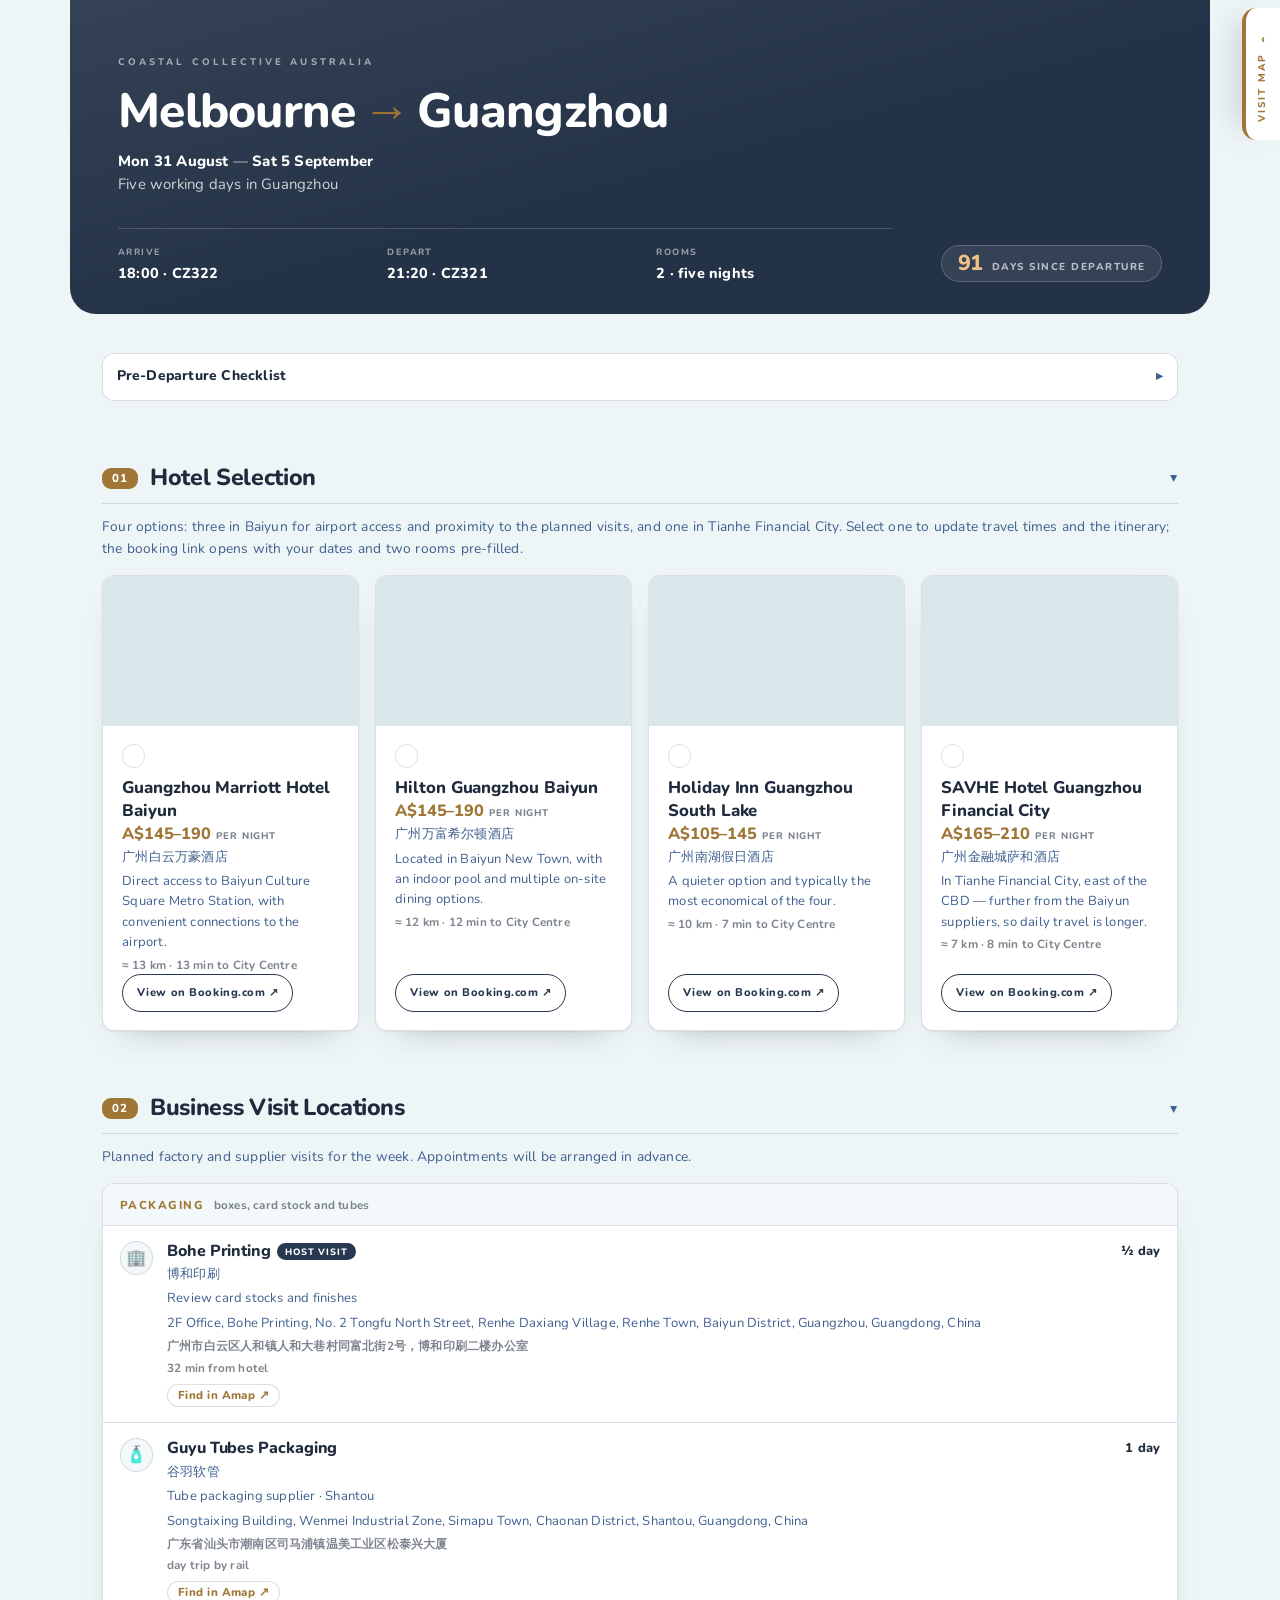
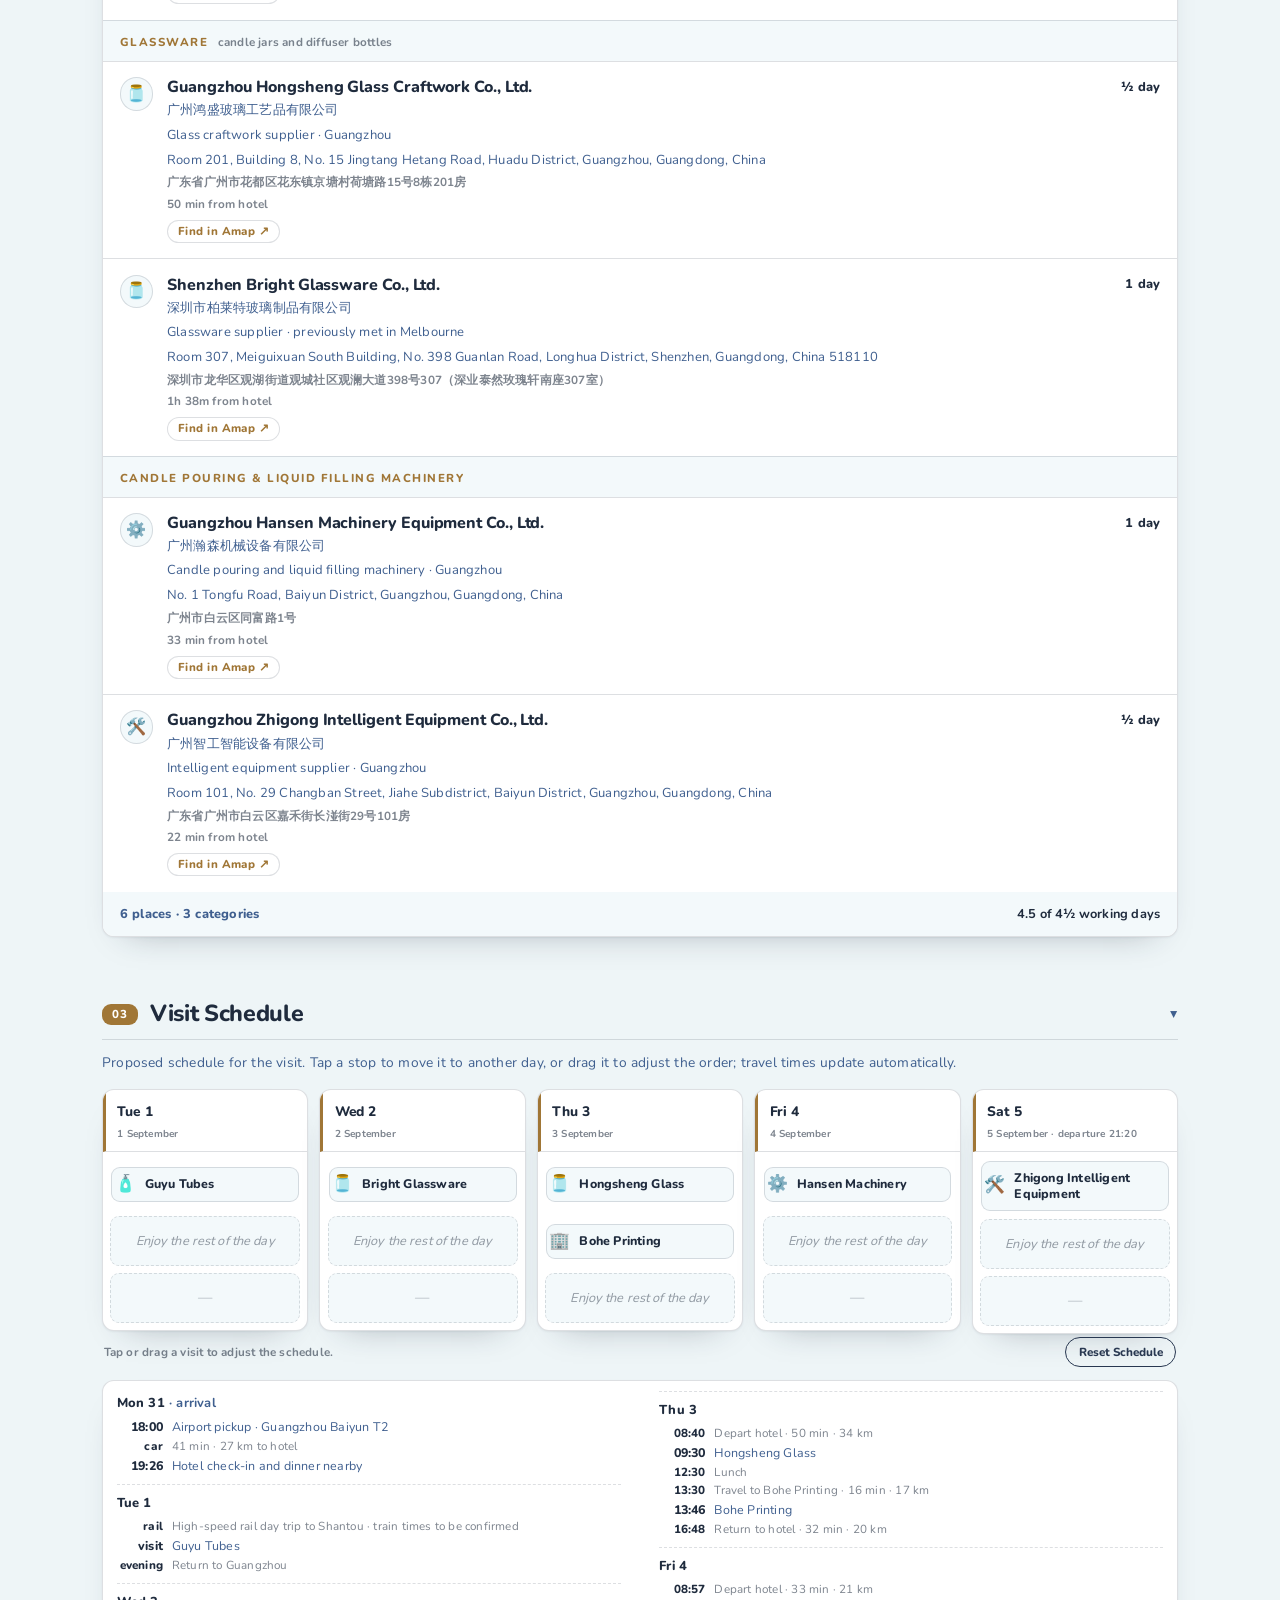
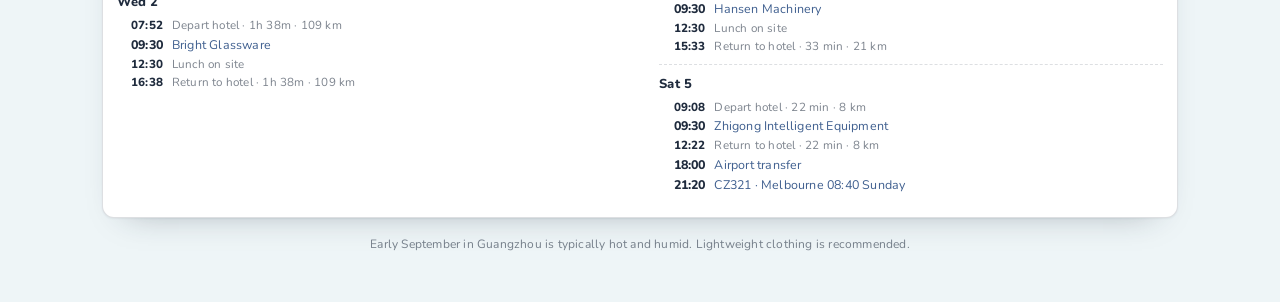
==== commit 8012d3c8: "Add itinerary favicon" ====
--- a/nate/index.html
+++ b/nate/index.html
@@ -7,6 +7,7 @@
 <meta name="description" content="Private Guangzhou business-visit itinerary for 31 August to 5 September 2026.">
 <meta name="robots" content="noindex,nofollow,noarchive">
 <link rel="canonical" href="https://trip.arielzhu.space/nate/">
+<link rel="icon" href="favicon.svg" type="image/svg+xml" sizes="any">
 <meta name="apple-mobile-web-app-capable" content="yes">
 <meta name="apple-mobile-web-app-title" content="Guangzhou">
 <meta name="theme-color" content="#eef5f7" media="(prefers-color-scheme: light)">
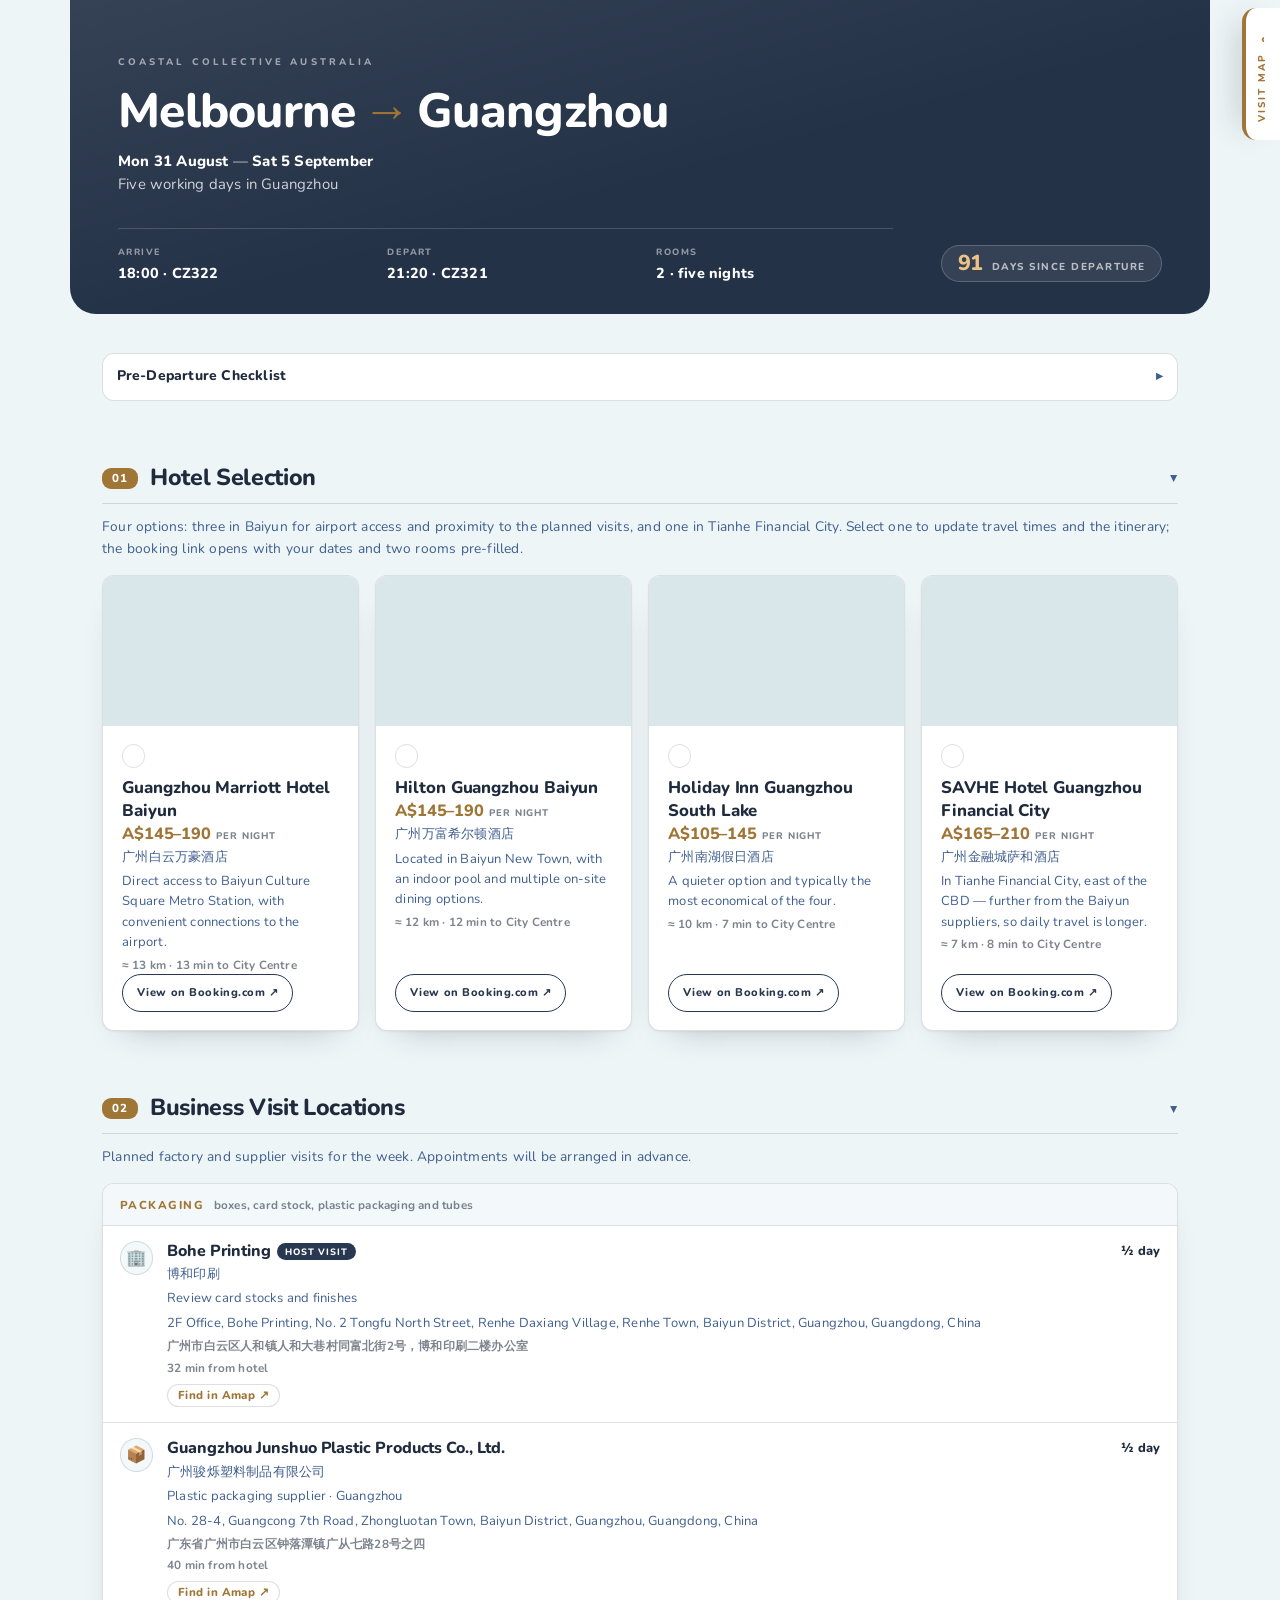
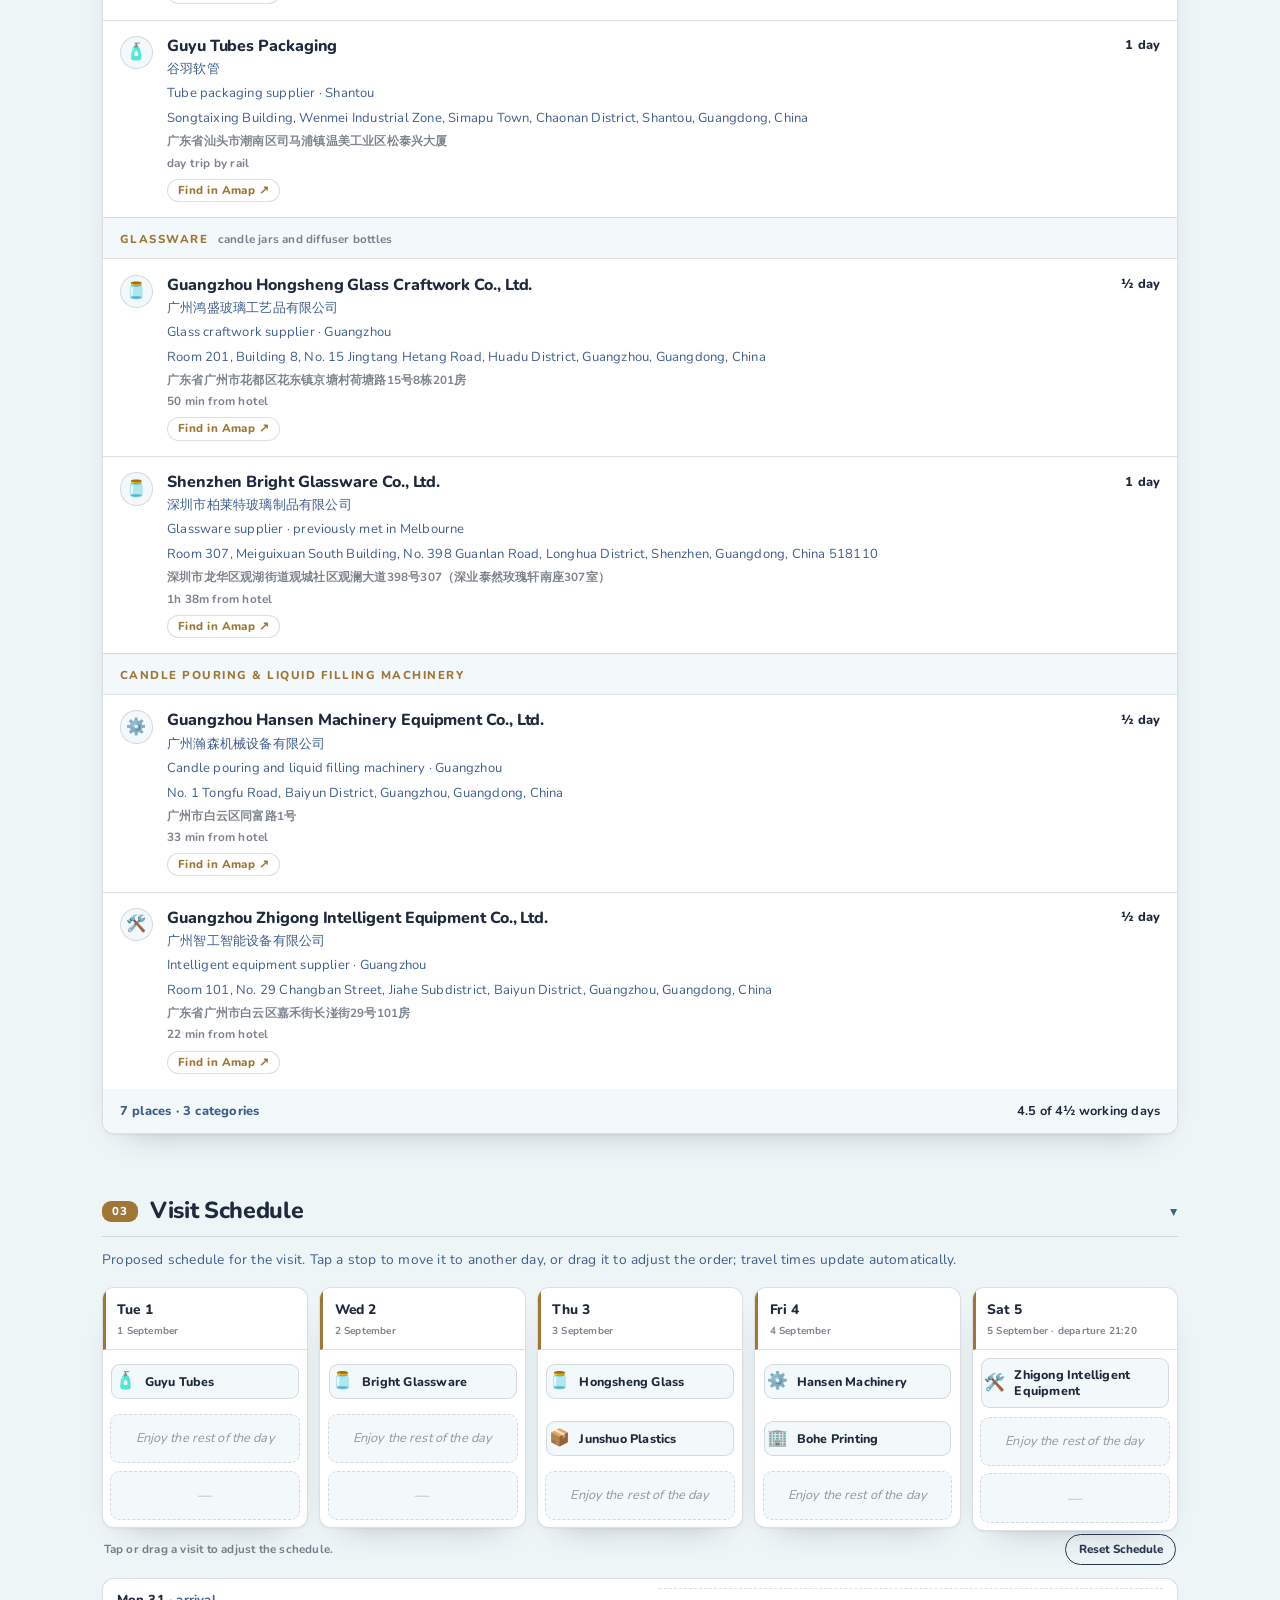
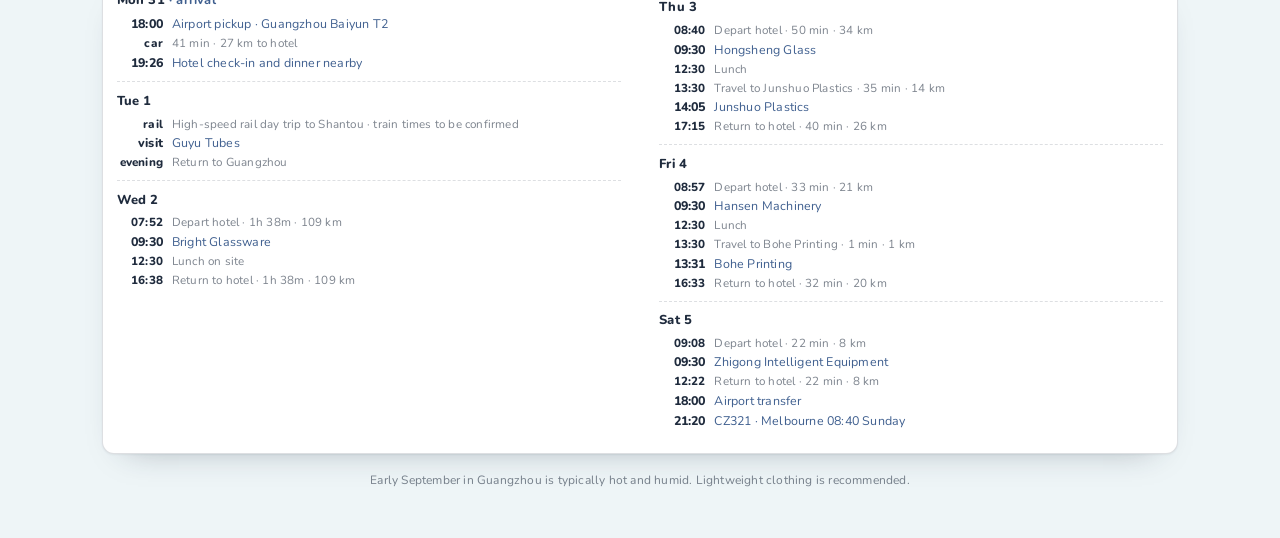
==== commit f45d0cc1: "Add Junshuo packaging supplier" ====
--- a/nate/index.html
+++ b/nate/index.html
@@ -575,6 +575,7 @@
  hotel:{n:'Baiyun area estimate',zh:'选择酒店后更新',e:'🏨',xy:[186,190],km:[-5,-9],hub:1},
  air:{n:'Airport',zh:'白云机场',e:'✈️',xy:[238,44],km:[-2,-31],nav:{q:'广州白云国际机场',ct:'广州'}},
  us:{n:'Bohe Printing',zh:'博和印刷',e:'🏢',xy:[146,112],km:[-3,-25],est:1,nav:{q:'广州市白云区人和镇人和大巷村同富北街2号 博和印刷',ct:'广州'}},
+ junshuo:{n:'Junshuo Plastics',zh:'骏烁塑料',e:'📦',xy:[288,212],km:[8,-29],est:1,nav:{q:'广东省广州市白云区钟落潭镇广从七路28号之四 广州骏烁塑料制品有限公司',ct:'广州'}},
  hansen:{n:'Hansen',zh:'汉森机械',e:'⚙️',xy:[54,138],km:[-3,-26],est:1,nav:{q:'广州市白云区同富路1号',ct:'广州'}},
  zhigong:{n:'Zhigong',zh:'智工智能',e:'🛠️',xy:[186,132],km:[-5,-14],est:1,nav:{q:'广东省广州市白云区嘉禾街长湴街29号101房',ct:'广州'}},
  hongtai:{n:'Hongsheng Glass',zh:'鸿盛玻璃',e:'🫙',xy:[280,138],km:[0,-37],est:1,nav:{q:'广东省广州市花都区花东镇京塘村荷塘路15号8栋201房',ct:'广州'}},
@@ -582,13 +583,13 @@
  guyu:{rail:1,n:'Guyu Tubes',zh:'谷羽软管 · 汕头',e:'🧴',xy:[100,339],km:[312,-16],est:1,nav:{q:'广东省汕头市潮南区司马浦镇温美工业区松泰兴大厦',ct:'汕头'}},
  city:{n:'City Centre',zh:'市中心',e:'🌃',xy:[150,272],km:[0,0],est:1}
 };
-var ORDER=['air','hansen','zhigong','us','hongtai','bright','guyu','city','hotel'];
+var ORDER=['air','hansen','zhigong','us','junshuo','hongtai','bright','guyu','city','hotel'];
 var LAY={
- tall:{vb:'0 0 340 400',zones:[{r:[58,16,254,54],t:'HUADU & THE AIRPORT — north',tp:[70,34],o:.5},{r:[22,90,296,152],t:'BAIYUN DISTRICT — the factories',tp:[34,108],o:.34},{r:[58,258,224,34],t:'CITY CENTRE & TIANHE — south',tp:[70,279],o:.34},{r:[22,312,296,86],t:'FURTHER AFIELD',tp:[34,326],o:.42}],river:{d:'M6,314 C70,306 130,322 190,316 C246,310 296,326 334,320',t:[12,309]},north:[30,40],pos:{air:[238,42],us:[92,132],zhigong:[186,132],hongtai:[288,132],hansen:[92,212],hotel:[212,212],bright:[100,373],guyu:[240,373],city:[150,272]},below:{bright:1,guyu:1}},
- wide:{vb:'0 0 700 480',zones:[{r:[206,18,330,74],t:'HUADU & THE AIRPORT — north',tp:[220,42],o:.5},{r:[26,116,506,216],t:'BAIYUN DISTRICT — the factories',tp:[40,140],o:.34},{r:[146,368,306,42],t:'CITY CENTRE & TIANHE — south',tp:[160,394],o:.34},{r:[534,196,156,214],t:'FURTHER AFIELD',tp:[546,220],o:.42}],river:{d:'M6,436 C120,428 240,444 360,438 C470,432 590,448 694,442',t:[12,431]},north:[54,52],pos:{air:[372,54],us:[142,180],zhigong:[286,180],hongtai:[430,180],hansen:[142,286],hotel:[300,286],bright:[600,276],guyu:[600,354],city:[300,385]},below:{bright:1,guyu:1}}
+ tall:{vb:'0 0 340 400',zones:[{r:[58,16,254,54],t:'HUADU & THE AIRPORT — north',tp:[70,34],o:.5},{r:[22,90,296,152],t:'BAIYUN DISTRICT — the factories',tp:[34,108],o:.34},{r:[58,258,224,34],t:'CITY CENTRE & TIANHE — south',tp:[70,279],o:.34},{r:[22,312,296,86],t:'FURTHER AFIELD',tp:[34,326],o:.42}],river:{d:'M6,314 C70,306 130,322 190,316 C246,310 296,326 334,320',t:[12,309]},north:[30,40],pos:{air:[238,42],us:[92,132],zhigong:[186,132],hongtai:[288,132],hansen:[92,212],hotel:[196,212],junshuo:[288,212],bright:[100,373],guyu:[240,373],city:[150,272]},below:{bright:1,guyu:1}},
+ wide:{vb:'0 0 700 480',zones:[{r:[206,18,330,74],t:'HUADU & THE AIRPORT — north',tp:[220,42],o:.5},{r:[26,116,506,216],t:'BAIYUN DISTRICT — the factories',tp:[40,140],o:.34},{r:[146,368,306,42],t:'CITY CENTRE & TIANHE — south',tp:[160,394],o:.34},{r:[534,196,156,214],t:'FURTHER AFIELD',tp:[546,220],o:.42}],river:{d:'M6,436 C120,428 240,444 360,438 C470,432 590,448 694,442',t:[12,431]},north:[54,52],pos:{air:[372,54],us:[142,180],zhigong:[286,180],hongtai:[430,180],hansen:[142,286],hotel:[286,286],junshuo:[430,286],bright:[600,276],guyu:[600,354],city:[300,385]},below:{bright:1,guyu:1}}
 };
 function lay(){return document.getElementById('mapdock').dataset.state==='max'?LAY.wide:LAY.tall;}
-var SPOKES=['air','hansen','zhigong','us','hongtai','bright','guyu','city'];
+var SPOKES=['air','hansen','zhigong','us','junshuo','hongtai','bright','guyu','city'];
 function rd(a,b){if((a==='hotel'||b==='hotel')&&!S.hotel)return null;var x=a==='hotel'?S.hotel:a,y=b==='hotel'?S.hotel:b;return ROAD[x+'|'+y]||ROAD[y+'|'+x]||null;}
 function dist(a,b){var r=rd(a,b);return r?r[0]:Math.round(Math.sqrt(Math.pow(P[a].km[0]-P[b].km[0],2)+Math.pow(P[a].km[1]-P[b].km[1],2))*1.2);}
 function drive(km){var sp=km<=15?28:(km<=40?45:70);return Math.max(5,Math.round(km/sp*60)+5);}
@@ -661,15 +662,17 @@
   'guyu|savhe':[362,256],
   'marriott|savhe':[20,19],
   'hilton|savhe':[19,17],
-  'holidayinn|savhe':[17,14]
+  'holidayinn|savhe':[17,14],
+  'junshuo|marriott':[26,45]
 };
-var CATS=[{k:'pack',t:'Packaging',s:'boxes, card stock and tubes'},{k:'glass',t:'Glassware',s:'candle jars and diffuser bottles'},{k:'mach',t:'Candle pouring &amp; liquid filling machinery',s:''}];
+var CATS=[{k:'pack',t:'Packaging',s:'boxes, card stock, plastic packaging and tubes'},{k:'glass',t:'Glassware',s:'candle jars and diffuser bottles'},{k:'mach',t:'Candle pouring &amp; liquid filling machinery',s:''}];
 var VISITS=[
  {k:'us',cat:'pack',n:'Bohe Printing',short:'Bohe Printing',cn:'博和印刷',at:'us',d:.5,tag:'host visit',s:'Review card stocks and finishes',a:'2F Office, Bohe Printing, No. 2 Tongfu North Street, Renhe Daxiang Village, Renhe Town, Baiyun District, Guangzhou, Guangdong, China',az:'广州市白云区人和镇人和大巷村同富北街2号，博和印刷二楼办公室'},
+ {k:'junshuo',cat:'pack',n:'Guangzhou Junshuo Plastic Products Co., Ltd.',short:'Junshuo Plastics',cn:'广州骏烁塑料制品有限公司',at:'junshuo',d:.5,s:'Plastic packaging supplier · Guangzhou',a:'No. 28-4, Guangcong 7th Road, Zhongluotan Town, Baiyun District, Guangzhou, Guangdong, China',az:'广东省广州市白云区钟落潭镇广从七路28号之四'},
  {k:'tube',cat:'pack',n:'Guyu Tubes Packaging',short:'Guyu Tubes',cn:'谷羽软管',at:'guyu',d:1,s:'Tube packaging supplier · Shantou',a:'Songtaixing Building, Wenmei Industrial Zone, Simapu Town, Chaonan District, Shantou, Guangdong, China',az:'广东省汕头市潮南区司马浦镇温美工业区松泰兴大厦'},
  {k:'hongtai',cat:'glass',n:'Guangzhou Hongsheng Glass Craftwork Co., Ltd.',short:'Hongsheng Glass',cn:'广州鸿盛玻璃工艺品有限公司',at:'hongtai',d:.5,s:'Glass craftwork supplier · Guangzhou',a:'Room 201, Building 8, No. 15 Jingtang Hetang Road, Huadu District, Guangzhou, Guangdong, China',az:'广东省广州市花都区花东镇京塘村荷塘路15号8栋201房'},
  {k:'bright',cat:'glass',n:'Shenzhen Bright Glassware Co., Ltd.',short:'Bright Glassware',cn:'深圳市柏莱特玻璃制品有限公司',at:'bright',d:1,s:'Glassware supplier · previously met in Melbourne',a:'Room 307, Meiguixuan South Building, No. 398 Guanlan Road, Longhua District, Shenzhen, Guangdong, China 518110',az:'深圳市龙华区观湖街道观城社区观澜大道398号307（深业泰然玫瑰轩南座307室）'},
- {k:'machines',cat:'mach',n:'Guangzhou Hansen Machinery Equipment Co., Ltd.',short:'Hansen Machinery',cn:'广州瀚森机械设备有限公司',at:'hansen',d:1,s:'Candle pouring and liquid filling machinery · Guangzhou',a:'No. 1 Tongfu Road, Baiyun District, Guangzhou, Guangdong, China',az:'广州市白云区同富路1号'},
+ {k:'machines',cat:'mach',n:'Guangzhou Hansen Machinery Equipment Co., Ltd.',short:'Hansen Machinery',cn:'广州瀚森机械设备有限公司',at:'hansen',d:.5,s:'Candle pouring and liquid filling machinery · Guangzhou',a:'No. 1 Tongfu Road, Baiyun District, Guangzhou, Guangdong, China',az:'广州市白云区同富路1号'},
  {k:'zhigong',cat:'mach',n:'Guangzhou Zhigong Intelligent Equipment Co., Ltd.',short:'Zhigong Intelligent Equipment',cn:'广州智工智能设备有限公司',at:'zhigong',d:.5,s:'Intelligent equipment supplier · Guangzhou',a:'Room 101, No. 29 Changban Street, Jiahe Subdistrict, Baiyun District, Guangzhou, Guangdong, China',az:'广东省广州市白云区嘉禾街长湴街29号101房'}
 ];
 var PROPS=[
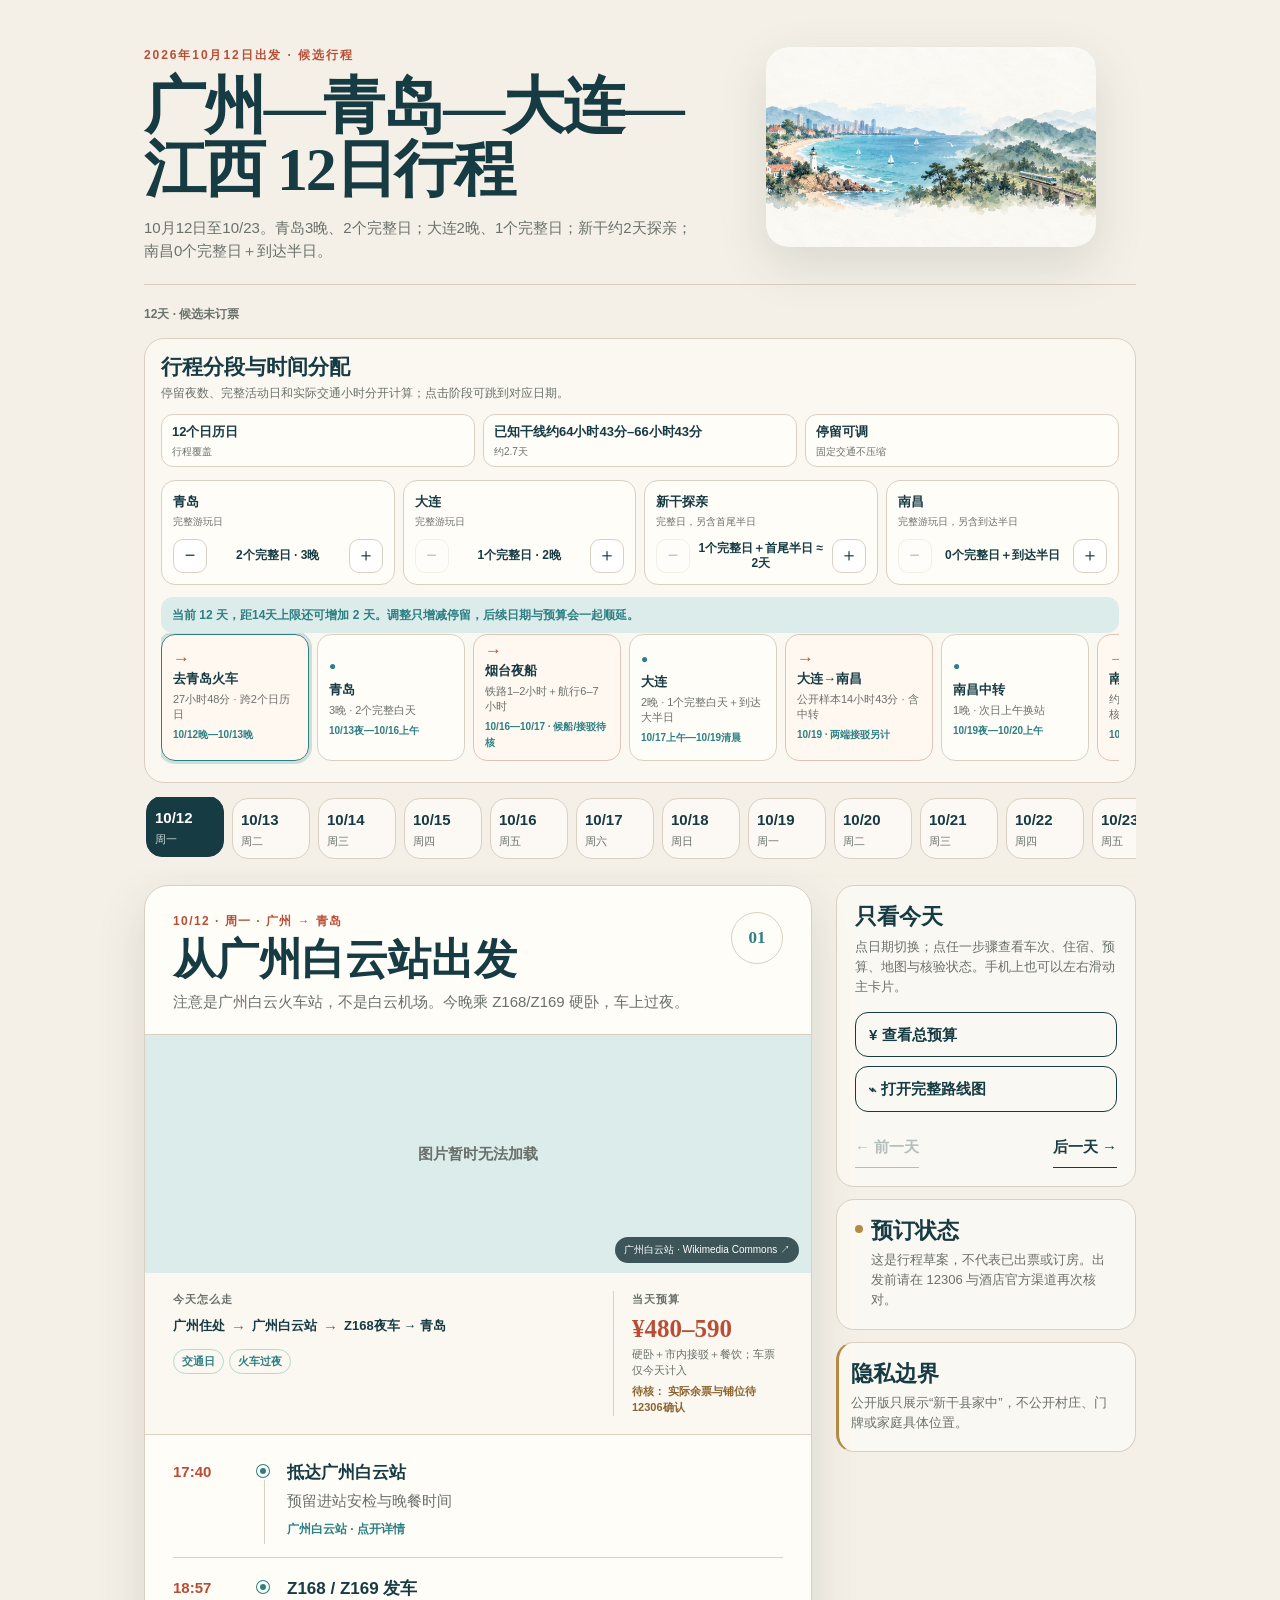
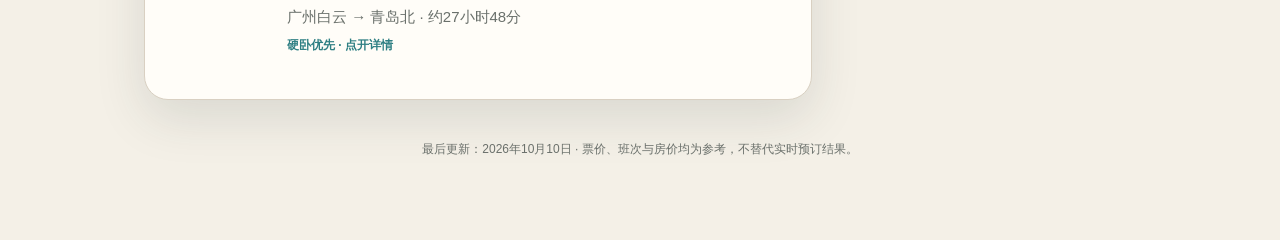
==== commit 7c468bfb: "Publish adjustable personal journey at /travel" ====
--- a/nate/index.html
+++ b/nate/index.html
@@ -1,854 +1,15 @@
 <!doctype html>
-<html lang="en">
+<html lang="zh-CN">
 <head>
 <meta charset="utf-8">
-<meta name="viewport" content="width=device-width, initial-scale=1, viewport-fit=cover">
-<title>Melbourne → Guangzhou · 31 Aug – 5 Sep</title>
-<meta name="description" content="Private Guangzhou business-visit itinerary for 31 August to 5 September 2026.">
+<meta name="viewport" content="width=device-width,initial-scale=1">
+<title>行程页面已迁移</title>
 <meta name="robots" content="noindex,nofollow,noarchive">
-<link rel="canonical" href="https://trip.arielzhu.space/nate/">
-<link rel="icon" href="favicon.svg" type="image/svg+xml" sizes="any">
-<meta name="apple-mobile-web-app-capable" content="yes">
-<meta name="apple-mobile-web-app-title" content="Guangzhou">
-<meta name="theme-color" content="#eef5f7" media="(prefers-color-scheme: light)">
-<meta name="theme-color" content="#0b1317" media="(prefers-color-scheme: dark)">
-<style>
-@font-face{font-family:'Nunito';font-style:normal;font-weight:400 800;font-display:swap;
-  src:url('font/nunito-latin.woff2') format('woff2');
-  unicode-range:U+0000-00FF,U+0131,U+0152-0153,U+02BB-02BC,U+02C6,U+02DA,U+02DC,U+0304,U+0308,U+0329,U+2000-206F,U+20AC,U+2122,U+2191,U+2193,U+2212,U+2215,U+FEFF,U+FFFD;}
-@font-face{font-family:'Nunito';font-style:normal;font-weight:400 800;font-display:swap;
-  src:url('font/nunito-latin-ext.woff2') format('woff2');
-  unicode-range:U+0100-02BA,U+02BD-02C5,U+02C7-02CC,U+02CE-02D7,U+02DD-02FF,U+0304,U+0308,U+0329,U+1D00-1DBF,U+1E00-1E9F,U+1EF2-1EFF,U+2020,U+20A0-20AB,U+20AD-20C0,U+2113,U+2C60-2C7F,U+A720-A7FF;}
-
-/* cool fresh coastal palette — navy + gold brand on a mist-blue, not warm oat */
-:root{
-  --bg:#eef5f7; --card:#ffffff; --ink:#1f2b3d; --muted:#3f5f8f; --faint:rgba(31,43,61,.58);
-  --line:rgba(31,43,61,.15); --accent:#293851; --gold:#a07636; --soft:#f3f9fb; --oat:#d9e6ea;
-  --warn:#8c3b2a; --land:#e9f2f4; --water:#b5ccd6;
-  --pill:30px; --r:12px;
-  --heroBg:#243247; --heroInk:#ffffff;
-  --sh:0 1px 2px rgba(31,43,61,.06), 0 16px 34px -24px rgba(31,43,61,.4);
-}
-@media (prefers-color-scheme:dark){
-  :root{          --bg:#0b1317; --card:#131f26; --ink:#e7edf2; --muted:#a9bad0; --faint:rgba(231,237,242,.55);
-         --line:rgba(231,237,242,.15); --accent:#cfe0ee; --gold:#d8ab63; --soft:#18252d; --oat:#21313a;
-         --warn:#e0997f; --land:#131f26; --water:#2c404b;
-         --heroBg:#16202d; --heroInk:#ffffff;
-         --sh:0 1px 2px rgba(0,0,0,.5),0 16px 34px -24px rgba(0,0,0,.85); }
-}
-*{box-sizing:border-box}
-html{-webkit-text-size-adjust:100%}
-body{margin:0;background:var(--bg);color:var(--ink);overflow-x:hidden;
-  font:16px/1.6 'Nunito',-apple-system,BlinkMacSystemFont,'Segoe UI','PingFang SC','Microsoft YaHei',sans-serif;
-  letter-spacing:.2px;padding:0 0 3rem;-webkit-font-smoothing:antialiased}
-.wrap{max-width:560px;margin:0 auto;
-  padding:0 max(1.1rem,env(safe-area-inset-left)) 0 max(1.1rem,env(safe-area-inset-right))}
-/* every tappable thing clears the 44px thumb target on touch screens */
-@media (pointer:coarse){
-  .chip,.act,.book{min-height:2.4rem;display:inline-flex;align-items:center}
-  .row{padding-top:1.05rem;padding-bottom:1.05rem}
-}
-
-/* ---------- hero ---------- */
-.hero{position:relative;background:var(--heroBg);color:var(--heroInk);margin:0 -1.1rem 2rem;
-  padding:2.4rem 1.4rem 1.5rem;border-radius:0 0 20px 20px;
-  background-image:linear-gradient(165deg,rgba(255,255,255,.08),rgba(255,255,255,0) 55%)}
-/* weather sits in its own band — never overlaps the title */
-.wx{display:flex;align-items:center;gap:.6rem;flex-wrap:wrap;
-  border-top:1px solid rgba(255,255,255,.16);margin-top:1.3rem;padding-top:.95rem}
-.wx .icon{font-size:1.35rem;line-height:1;flex:0 0 auto}
-.wx .t{font-size:1.5rem;font-weight:800;letter-spacing:-.03em;flex:0 0 auto;line-height:1}
-.wx .lbl{font-size:.58rem;letter-spacing:.14em;text-transform:uppercase;
-  color:rgba(255,255,255,.55);font-weight:800;flex:0 0 auto}
-.wx .wk{flex:1 1 100%;font-size:.74rem;color:rgba(255,255,255,.72);font-weight:700;margin-top:.15rem}
-.wx[hidden]{display:none}
-.hero .brand{font-size:.6rem;letter-spacing:.32em;font-weight:800;
-  color:rgba(255,255,255,.55);text-transform:uppercase;margin-bottom:1.4rem}
-.hero h1{font-size:clamp(1.75rem,7.6vw,2.55rem);line-height:1.08;margin:0 0 .6rem;
-  font-weight:800;letter-spacing:-.015em;display:flex;flex-wrap:wrap;align-items:baseline;gap:0 .45rem}
-.hero h1 .c1{color:#fff}
-.hero h1 .arw{color:var(--gold);font-weight:800}
-.hero h1 .c2{color:#fff}
-.hero .dates{font-size:.93rem;color:rgba(255,255,255,.78);margin:0;line-height:1.55}
-.hero .dates b{color:#fff;font-weight:800}
-.cd{display:inline-flex;align-items:baseline;gap:.55rem;margin-top:1rem;
-  background:rgba(255,255,255,.08);border:1px solid rgba(255,255,255,.2);
-  border-radius:var(--pill);padding:.4rem .95rem}
-.cd b{font-size:1.35rem;font-weight:800;color:#eec287;letter-spacing:-.02em;line-height:1}
-.cd span{font-size:.63rem;letter-spacing:.15em;text-transform:uppercase;
-  color:rgba(255,255,255,.66);font-weight:800}
-.cd[hidden]{display:none}
-.hero .facts{display:flex;gap:1rem;border-top:1px solid rgba(255,255,255,.16);
-  margin-top:1.2rem;padding-top:1rem}
-.hero .f{flex:1;min-width:0}
-.hero .f .k{display:block;font-size:.57rem;letter-spacing:.16em;text-transform:uppercase;
-  color:rgba(255,255,255,.5);font-weight:800}
-.hero .f .v{display:block;font-size:.9rem;font-weight:800;margin-top:.22rem;line-height:1.3}
-
-/* ---------- sections ---------- */
-.q{margin:4rem 0 0}
-.qh{display:flex;align-items:center;gap:.75rem;padding-bottom:.7rem;
-  border-bottom:1px solid var(--line);margin-bottom:.9rem}
-.qn{font-size:.72rem;font-weight:800;color:#fff;background:var(--gold);
-  letter-spacing:.1em;flex:0 0 auto;padding:.3rem .62rem;border-radius:9px;line-height:1}
-.qt{font-size:1.45rem;font-weight:800;letter-spacing:-.015em;line-height:1.15}
-.qs{font-size:.86rem;color:var(--muted);margin:-.15rem 0 .95rem;line-height:1.6}
-
-.list{background:var(--card);border:1px solid var(--line);border-radius:var(--r);
-  overflow:hidden;box-shadow:var(--sh)}
-.row{display:flex;align-items:flex-start;gap:.85rem;padding:.95rem 1.05rem;
-     border-top:1px solid var(--line);cursor:pointer;-webkit-tap-highlight-color:transparent}
-.row:first-child{border-top:0}
-.row:active{background:var(--soft)}
-.box{width:1.45rem;height:1.45rem;border-radius:5px;border:1.5px solid var(--line);
-  flex:0 0 auto;display:grid;place-items:center;font-size:.82rem;color:transparent;
-  transition:.12s;margin-top:.1rem}
-.row.static{cursor:default}
-.row.static:active{background:transparent}
-.dot{width:2.1rem;height:2.1rem;border-radius:50%;background:var(--soft);border:1px solid var(--line);
-  flex:0 0 auto;display:grid;place-items:center;font-size:1.02rem;line-height:1}
-.leg{color:var(--faint)!important;font-weight:700;font-size:.735rem!important;margin-top:.28rem!important}
-.row.rad .box{border-radius:50%}
-.row.on .box{background:var(--accent);border-color:var(--accent);color:#fff}
-.row.on .box::after{content:"✓"}
-.g{flex:1;min-width:0}
-.n1{display:block;font-size:1rem;font-weight:800;line-height:1.35;letter-spacing:-.005em}
-.n2{display:block;font-size:.8rem;color:var(--muted);margin-top:.16rem;line-height:1.45}
-.n3{display:block;font-size:.815rem;color:var(--muted);margin-top:.3rem;line-height:1.55}
-.rt{flex:0 0 auto;text-align:right;font-size:.8rem;font-weight:800;color:var(--ink);
-  line-height:1.35;padding-top:.1rem}
-.rt s{display:block;text-decoration:none;font-weight:800;font-size:.6rem;
-  letter-spacing:.09em;text-transform:uppercase;margin-top:.2rem;color:var(--faint)}
-.price{display:block;font-size:.92rem;font-weight:800;color:var(--gold);
-  margin-top:.32rem;letter-spacing:-.01em;line-height:1.3}
-.price s{text-decoration:none;font-weight:800;font-size:.6rem;
-  letter-spacing:.09em;text-transform:uppercase;margin-left:.35rem;color:var(--faint)}
-.pill{display:inline-block;font-size:.58rem;font-weight:800;letter-spacing:.1em;text-transform:uppercase;
-  color:#fff;background:var(--gold);border-radius:var(--pill);padding:.14rem .52rem;
-  vertical-align:.14em;margin-left:.35rem}
-.pill.g{background:var(--accent)}
-.planning{display:inline-block;font-size:.6rem;font-weight:800;letter-spacing:.09em;
-  text-transform:uppercase;color:#fff;background:var(--gold);border-radius:var(--pill);
-  padding:.22rem .72rem;margin-top:.6rem}
-.book{display:inline-block;margin-top:.45rem;font-size:.7rem;font-weight:800;letter-spacing:.05em;
-  color:var(--accent);text-decoration:none;border:1.5px solid var(--accent);
-  border-radius:var(--pill);padding:.3rem .85rem}
-.book:hover{background:var(--accent);color:var(--card)}
-.hcard{border-top:1px solid var(--line)}
-.hcard:first-child{border-top:0}
-.hcard .row{border-top:0}
-.hpic{display:block;width:100%;height:190px;object-fit:cover;background:var(--oat)}
-.hpic.ph{display:grid;place-items:center;background:
-  linear-gradient(135deg,var(--oat) 0%,var(--soft) 60%,var(--oat) 100%)}
-.hpic.ph span{font-size:.6rem;letter-spacing:.18em;text-transform:uppercase;
-  font-weight:800;color:var(--faint)}
-
-/* ---------- mobile hotel deck (infinite transform carousel) ---------- */
-@media (max-width:639px){
-  #hotels{
-    display:block;
-    overflow:hidden;
-    padding:12px 9% 30px;
-    margin-left:-1.1rem;
-    margin-right:-1.1rem;
-    width:calc(100% + 2.2rem);
-    background:transparent;
-    border:0;
-    border-radius:0;
-    box-shadow:none;
-  }
-  #hotels .hdeck{
-    display:flex;
-    align-items:flex-start;
-    touch-action:pan-y;
-    will-change:transform;
-  }
-  #hotels .hcard{
-    position:relative;
-    z-index:1;
-    flex:0 0 84%;
-    min-width:0;
-    overflow:hidden;
-    background:var(--card);
-    border:1px solid var(--line);
-    border-radius:18px;
-    box-shadow:0 12px 28px -22px rgba(31,43,61,.5);
-    opacity:.7;
-    transform:translateY(16px) scale(.9);
-    transform-origin:center center;
-    transition:transform .28s cubic-bezier(.2,.8,.3,1),opacity .28s ease,box-shadow .28s ease;
-  }
-  #hotels .hcard + .hcard{margin-left:-8%}
-  #hotels .hcard.focus{
-    z-index:4;
-    opacity:1;
-    transform:translateY(0) scale(1);
-    box-shadow:0 24px 46px -26px rgba(31,43,61,.72),0 4px 10px rgba(31,43,61,.08);
-  }
-  #hotels .hcard:not(.focus) .row{pointer-events:none}
-  #hotels .hcard .hpic{height:200px}
-  #hotels .hcard .row{min-height:0;padding:1.15rem 1.2rem 1.3rem;gap:.55rem;background:var(--card)}
-  #hotels .hcard.focus .row.on{background:var(--soft)}
-  #hotels .hcard .n1{font-size:1.04rem;line-height:1.3}
-  #hotels .hcard .n2{margin-top:.28rem;font-size:.8rem}
-  #hotels .hcard .price{font-size:1.12rem;margin-top:.45rem}
-  #hotels .hcard .n3{margin-top:.45rem;font-size:.82rem;display:-webkit-box;-webkit-line-clamp:3;-webkit-box-orient:vertical;overflow:hidden}
-  #hotels .hcard .book{display:flex;align-items:center;justify-content:center;margin-top:.8rem;min-height:2.6rem;border-radius:14px}
-  #hotels .hcard .planning{display:block;text-align:center;margin-top:.7rem}
-}
-@media (max-width:380px){
-  #hotels .hcard{flex-basis:86%}
-  #hotels .hcard + .hcard{margin-left:-10%}
-  #hotels .hcard .hpic{height:190px}
-}
-@media (prefers-reduced-motion:reduce){#hotels .hcard{transition:none!important}}
-#hotels.noanim .hcard{transition:none!important}
-
-.cathead{display:flex;align-items:baseline;gap:.6rem;flex-wrap:wrap;
-  padding:.75rem 1.05rem .6rem;background:var(--soft);border-top:1px solid var(--line)}
-.cathead:first-child{border-top:0}
-.catt{font-size:.72rem;font-weight:800;letter-spacing:.13em;text-transform:uppercase;color:var(--gold)}
-.cats{font-size:.73rem;color:var(--faint);font-weight:700}
-.tally{display:flex;justify-content:space-between;align-items:center;gap:.5rem;
-  padding:.75rem 1.05rem;background:var(--soft);font-size:.8rem;font-weight:800;color:var(--muted)}
-.tally b{color:var(--ink)}
-.tally.over b{color:var(--warn)}
-
-/* ---------- floating minimap ---------- */
-.mapdock{position:fixed;z-index:45;
-  right:max(.9rem,env(safe-area-inset-right));bottom:max(.9rem,env(safe-area-inset-bottom));
-  background:var(--card);border:1px solid var(--line);border-radius:14px;overflow:hidden;
-  box-shadow:0 20px 48px -20px rgba(31,43,61,.55),0 2px 6px rgba(31,43,61,.09);
-  transition:width .3s cubic-bezier(.2,.8,.3,1),height .3s cubic-bezier(.2,.8,.3,1)}
-.mapdock[data-state="mini"]{width:168px;height:196px;cursor:pointer}
-.mapdock[data-state="open"]{width:min(400px,calc(100vw - 1.8rem));height:min(540px,calc(100vh - 2.4rem))}
-.mapdock[data-state="max"]{width:min(1040px,88vw)!important;height:min(680px,82vh)!important;left:50%!important;top:50%!important;transform:translate(-50%,-50%)!important;right:auto!important;bottom:auto!important;border-radius:18px}
-@media (max-width:640px){.mapdock{bottom:max(.7rem,env(safe-area-inset-bottom))}.mapdock:not([data-state="max"]){right:max(.3rem,env(safe-area-inset-right))!important;left:auto!important}.mapdock[data-state="peek"]{right:0!important;left:auto!important;border-radius:12px 0 0 12px!important}.mapdock[data-state="max"]{width:92vw!important;height:78vh!important}}
-.mapdock[data-state="max"] .mapbar{cursor:default}
-.mapdock[data-state="mini"] #mapMax,.mapdock[data-state="peek"] #mapMax{display:none}
-.mapdock[data-state="peek"] #mapTuck{display:none}
-.mapdock[data-state="max"] #mapTuck{display:none}
-.mapdock[data-state="mini"] #mapToggle,.mapdock[data-state="peek"] #mapToggle{display:block}
-@media (max-width:520px){.mapdock[data-state="open"]{width:calc(100vw - 1.4rem);height:min(70vh,520px)}}
-.mapbar{display:flex;align-items:center;gap:.25rem;padding:0 .25rem 0 .75rem;border-bottom:1px solid var(--line);background:var(--soft);cursor:grab;touch-action:pan-y;user-select:none;-webkit-user-select:none}
-.mapbar:active{cursor:grabbing}
-.mapdock.moved{right:auto;bottom:auto}
-.mapdock.standback{pointer-events:none;opacity:.35}
-.mapdock.armed .mapbar{background:var(--oat);touch-action:none}
-.mapdock.dragging{transition:none;box-shadow:0 26px 60px -18px rgba(31,43,61,.6)}
-.mapdock[data-state="peek"]{width:30px!important;height:96px!important;background:var(--card);border-color:var(--line);cursor:pointer;border-radius:12px 0 0 12px;box-shadow:-6px 0 18px -10px rgba(31,43,61,.30)}
-.mapdock[data-state="peek"].onleft{border-radius:0 10px 10px 0}
-.mapdock[data-state="peek"] .mapbody{display:none}
-.mapdock[data-state="peek"] .mapbar{height:100%;padding:0;justify-content:center;border-bottom:0;background:transparent;cursor:pointer}
-.mapdock[data-state="peek"] .mapttl{display:none}
-.mapdock[data-state="peek"] .mapx{color:var(--gold);font-size:1.05rem;font-weight:800}
-.mapdock[data-state="peek"] .mapbar{background:var(--soft)}
-.mapttl{flex:1;min-width:0;font-size:.62rem;font-weight:800;letter-spacing:.13em;text-transform:uppercase;color:var(--faint);white-space:nowrap;overflow:hidden;text-overflow:ellipsis}
-.mapttl small{display:block;font-size:.52rem;letter-spacing:.06em;text-transform:none;font-weight:700;color:var(--muted);margin-top:.08rem}
-.mapx{appearance:none;border:0;background:transparent;color:var(--accent);font:inherit;font-size:1rem;line-height:1;cursor:pointer;width:44px;height:44px;border-radius:9px;display:inline-flex;align-items:center;justify-content:center}
-.mapx:hover{background:var(--oat)}
-.mapbody{padding:.45rem}
-.mapdock[data-state="mini"] .mapbody{padding:.3rem}
-.mapdock[data-state="mini"] .lbl{display:none}
-.mapdock[data-state="mini"] .readout{display:none}
-.mapdock[data-state="mini"] .pinhit{pointer-events:none}
-.mapdock[data-state="mini"] .bandlbl{display:none}
-.mapbar{position:absolute;top:0;left:0;right:0;height:3rem;box-sizing:border-box}
-.mapdock .mapbody{position:absolute;top:3rem;left:0;right:0;bottom:0;padding:.45rem;display:flex;flex-direction:column;gap:.3rem}
-.mapdock[data-state="mini"] .mapbody{padding:.3rem}
-.mapdock #map{flex:1 1 0;min-height:0;width:100%;height:100%;display:block;border-radius:6px;touch-action:manipulation}
-.mapdock .readout{flex:0 0 auto;min-height:0;padding:.35rem .4rem .1rem}
-.pinhit{cursor:pointer;transition:opacity .25s}
-.pinhit circle{transition:r .2s cubic-bezier(.2,.8,.3,1),fill .2s,stroke .2s}
-.pinhit:hover circle:nth-of-type(2){r:17}
-@keyframes drawin{from{stroke-dashoffset:var(--len)}to{stroke-dashoffset:0}}
-@keyframes fadeup{from{opacity:0;transform:translateY(4px)}to{opacity:1;transform:none}}
-@keyframes ping{0%{r:16;opacity:.55}100%{r:34;opacity:0}}
-#mlines line{animation:drawin .5s cubic-bezier(.2,.8,.3,1) both}
-#mlines .ping{animation:ping .7s ease-out both;fill:none;stroke:var(--gold);stroke-width:2}
-.readout{transition:none}
-.readout .ro,.readout .robig{animation:fadeup .26s ease-out both}
-.readout{display:flex;align-items:center;gap:.6rem;padding:.6rem .55rem .3rem;min-height:2.7rem}
-.readout .ro{flex:1;min-width:0}
-.roA{display:block;font-weight:800;line-height:1.35;font-size:.83rem}
-.roB{display:block;color:var(--muted);font-size:.74rem;margin-top:.08rem}
-.robig{flex:0 0 auto;text-align:right;font-variant-numeric:tabular-nums}
-.robig b{display:block;font-size:1.35rem;font-weight:800;line-height:1.15;color:var(--gold)}
-.robig s{display:block;text-decoration:none;font-size:.66rem;color:var(--faint);font-weight:800;text-transform:uppercase;letter-spacing:.08em}
-.rohint{color:var(--faint);font-size:.78rem;padding:.2rem .1rem}
-.hint{display:flex;gap:.55rem;background:var(--card);border:1px solid var(--accent);border-radius:var(--r);padding:.68rem .8rem;margin-top:.55rem;font-size:.79rem;line-height:1.55;color:var(--muted)}
-.hint b{color:var(--ink)}
-.hint .i{flex:0 0 auto}
-.hint.warn{border-color:var(--warn)}
-.hint[hidden]{display:none}
-details{background:var(--card);border:1px solid var(--line);border-radius:var(--r);margin-top:.55rem;overflow:hidden}
-summary{list-style:none;cursor:pointer;padding:.72rem .85rem;font-size:.87rem;font-weight:800;display:flex;align-items:center;gap:.5rem;-webkit-tap-highlight-color:transparent}
-summary::-webkit-details-marker{display:none}
-summary::after{content:"▸";margin-left:auto;color:var(--faint);font-size:.8rem;transition:transform .15s}
-details[open] summary::after{transform:rotate(90deg)}
-details[open] summary{border-bottom:1px solid var(--line)}
-.dbody{padding:.6rem .85rem .85rem}
-.dcol{background:var(--card);border:1px solid var(--line);border-radius:var(--r);margin-bottom:.6rem;overflow:hidden;box-shadow:var(--sh)}
-.dcol.full .dhead{background:var(--soft)}
-.dcol.full .dcap{color:var(--gold)}
-.dcol.over{border-color:var(--warn)}
-.dhead{display:flex;align-items:baseline;gap:.5rem;padding:.7rem .9rem .6rem .78rem;border-bottom:1px solid var(--line);border-left:3px solid var(--gold)}
-.dname{font-size:1rem;font-weight:800;letter-spacing:-.005em}
-.dsub{font-size:.72rem;color:var(--faint);font-weight:700}
-.dcap{margin-left:auto;font-size:.6rem;font-weight:800;letter-spacing:.09em;text-transform:uppercase;color:var(--faint)}
-.dcol.over .dcap{color:var(--warn)}
-.drop{padding:.5rem .6rem;min-height:3.1rem}
-.drop:empty::after{content:"Drop visit here";display:block;text-align:center;color:var(--faint);font-size:.75rem;padding:.75rem 0;border:1px dashed var(--line);border-radius:6px}
-.slot{touch-action:pan-y;border:1px dashed transparent;border-radius:9px;margin-bottom:.45rem;min-height:3.1rem;display:flex;flex-direction:column;justify-content:center}
-.slot:last-child{margin-bottom:0}
-.slot:not(.filled){border-color:var(--line);background:var(--soft);align-items:center;justify-content:center}
-.slot .empty{color:var(--faint);font-size:.9rem;opacity:.5}
-.slot .empty.enjoy{font-style:italic;font-size:.8rem;opacity:.8;letter-spacing:.01em}
-.slot.over{border-color:var(--gold);background:var(--oat)}
-.tile{display:flex;align-items:center;gap:.55rem;background:var(--soft);border:1px solid var(--line);border-radius:9px;padding:.7rem .7rem;cursor:pointer;touch-action:none;user-select:none;-webkit-user-select:none;-webkit-touch-callout:none}
-.tile.ready{border-color:var(--gold);box-shadow:0 0 0 2px var(--oat)}
-.tile.lifted{position:fixed;z-index:60;margin:0;pointer-events:none;box-shadow:0 18px 40px -14px rgba(31,43,61,.55);border-color:var(--gold);background:var(--card);transform:scale(1.03)}
-.temo{flex:0 0 auto;font-size:1.05rem;line-height:1}
-.tn{flex:1;min-width:0;font-size:.86rem;font-weight:800;line-height:1.3}
-.moveto{display:none;gap:.3rem;flex-wrap:wrap;padding:.15rem .55rem .6rem 2.85rem}
-.tile.picking + .moveto{display:flex}
-.chip{appearance:none;border:1px solid var(--line);background:var(--card);color:var(--ink);font:inherit;font-size:.7rem;font-weight:800;padding:.28rem .6rem;border-radius:var(--pill);cursor:pointer;letter-spacing:.02em}
-.chip:hover{border-color:var(--accent)}
-.chip.here{background:var(--accent);border-color:var(--accent);color:#fff}
-.chip.no{opacity:.35;cursor:default}
-.chip.up{padding:.28rem .5rem}
-.tw{flex:1;min-width:0}
-.tn{display:block;font-size:.85rem;font-weight:800;line-height:1.3}
-.planbar{display:flex;align-items:center;gap:.6rem;margin-top:.2rem;padding:0 .1rem}
-.planbar span{flex:1;font-size:.73rem;color:var(--faint);font-weight:700}
-.day{padding:.52rem 0;border-top:1px dashed var(--line)}
-.day:first-child{border-top:0;padding-top:.15rem}
-.dh{font-size:.81rem;font-weight:800;margin-bottom:.2rem}
-.dh em{font-style:normal;font-weight:700;color:var(--muted)}
-.ln{display:flex;gap:.55rem;font-size:.78rem;color:var(--muted);line-height:1.6}
-.ln .tm{flex:0 0 2.9rem;font-variant-numeric:tabular-nums;font-weight:800;color:var(--ink);text-align:right}
-.ln.dr{color:var(--faint);font-size:.73rem}
-.empty{font-size:.79rem;color:var(--faint);padding:.4rem 0}
-ul.ck{list-style:none;margin:0;padding:0}
-ul.ck li{display:flex;gap:.55rem;align-items:flex-start;padding:.42rem 0;border-top:1px solid var(--line)}
-ul.ck li:first-child{border-top:0}
-ul.ck input{margin:.3rem 0 0;width:1rem;height:1rem;accent-color:var(--accent);flex:0 0 auto}
-ul.ck label{flex:1;font-size:.84rem;line-height:1.5}
-ul.ck .w{display:block;color:var(--muted);font-size:.745rem;margin-top:.06rem;line-height:1.5}
-ul.ck input:checked + label{opacity:.4;text-decoration:line-through}
-ul.ck input:checked + label .w{text-decoration:none}
-.foot{display:flex;align-items:center;gap:.6rem;background:var(--card);border:1px solid var(--line);border-radius:var(--r);padding:.72rem .85rem;margin-top:1.4rem}
-.foot .g{flex:1}
-.foot .k{font-size:.63rem;letter-spacing:.1em;text-transform:uppercase;color:var(--faint);font-weight:800}
-.foot .v{font-size:.9rem;font-weight:800;margin-top:.06rem}
-.act{appearance:none;border:1px solid var(--accent);background:transparent;color:var(--accent);font:inherit;font-size:.73rem;font-weight:800;padding:.3rem .8rem;border-radius:var(--pill);cursor:pointer;text-decoration:none;flex:0 0 auto}
-.act:hover{background:var(--accent);color:var(--card)}
-.act.done{background:var(--accent);color:var(--card)}
-.tip{text-align:center;color:var(--faint);font-size:.75rem;margin:1rem 0 0;line-height:1.7}
-#toast{position:fixed;left:50%;bottom:1.3rem;transform:translate(-50%,1.5rem);background:var(--ink);color:#fff;font-size:.79rem;font-weight:800;padding:.5rem 1.05rem;border-radius:var(--pill);opacity:0;pointer-events:none;transition:opacity .2s,transform .2s;z-index:50}
-#toast.show{opacity:1;transform:translate(-50%,0)}
-@media (min-width:900px){
-  .wrap{max-width:1140px;padding:0 2rem}
-  .hero{margin:0 -2rem 2.4rem;padding:3.4rem 3rem 2rem;border-radius:0 0 26px 26px;display:grid;grid-template-columns:minmax(0,1fr) auto;column-gap:3rem;grid-template-rows:auto auto auto auto auto}
-  .hero .brand{grid-column:1;grid-row:1;margin-bottom:1rem}
-  .hero h1{grid-column:1;grid-row:2;font-size:3rem;margin:0 0 .8rem}
-  .hero .dates{grid-column:1;grid-row:3;margin:0}
-  .hero .cd{grid-column:2;grid-row:5;justify-self:end;align-self:end;margin-top:2rem}
-  .hero .wx{grid-column:2;grid-row:1/4;align-self:start;justify-self:end;border-top:0;margin-top:.2rem;padding-top:0;flex-direction:column;align-items:flex-end;text-align:right;gap:.2rem;max-width:16rem}
-  .hero .wx .t{font-size:2.6rem}
-  .hero .wx .wk{flex:0 0 auto;text-align:right}
-  .hero .facts{grid-column:1;grid-row:5;margin-top:2rem;max-width:none;gap:2rem}
-  #hotels{display:grid;grid-auto-flow:column;grid-auto-columns:minmax(0,1fr);grid-template-columns:none;gap:1rem;align-items:start;background:transparent;border:0;box-shadow:none;overflow:visible}
-  #hotels .hcard{border:1px solid var(--line);border-radius:var(--r);overflow:hidden;box-shadow:var(--sh);background:var(--card)}
-  #hotels .hpic{height:150px}
-  #hotels .row{flex:0 0 auto;flex-direction:column;align-items:flex-start;gap:.6rem;padding:1.15rem 1.2rem}
-  #hotels .box{margin-top:0}
-  #hotels .n1{font-size:1.05rem}
-  #hotels .price{font-size:1.02rem;margin-top:.1rem}
-  #hotels .book{align-self:flex-start;display:inline-flex;align-items:center;min-height:2.4rem}
-  #plan{display:grid;grid-template-columns:repeat(5,1fr);gap:.7rem;align-items:start}
-  .dcol{margin-bottom:0}
-  .dhead{flex-wrap:wrap;gap:.15rem .4rem;padding:.7rem .7rem .6rem}
-  .dname{font-size:.86rem}
-  .dsub{font-size:.63rem;width:100%}
-  .dcap{margin-left:0;width:100%;font-size:.56rem}
-  .drop{padding:.45rem;min-height:8rem}
-  .tile{flex-wrap:wrap;padding:.5rem .45rem .5rem .15rem}
-  .tn{font-size:.78rem}
-  .chip{font-size:.65rem;padding:.24rem .45rem}
-  #sched{column-count:2;column-gap:2.4rem}
-  #sched .day{break-inside:avoid}
-}
-@media (min-width:640px) and (max-width:899px){
-  .wrap{max-width:720px}
-  #plan{display:grid;grid-template-columns:repeat(2,1fr);gap:.7rem;align-items:start}
-  .dcol{margin-bottom:0}
-  #hotels{display:grid;grid-auto-flow:column;grid-auto-columns:minmax(0,1fr);grid-template-columns:none;gap:.7rem;background:transparent;border:0;box-shadow:none;overflow:visible}
-  #hotels .hcard{border:1px solid var(--line);border-radius:var(--r);overflow:hidden;box-shadow:var(--sh);background:var(--card)}
-}
-
-/* collapsible sections */
-.qh{cursor:pointer;-webkit-tap-highlight-color:transparent;transition:margin-bottom .34s cubic-bezier(.4,0,.2,1)}
-.qh:focus-visible{outline:2px solid var(--gold);outline-offset:5px;border-radius:6px}
-.qcv{margin-left:auto;flex:0 0 auto;color:var(--muted);font-size:.9rem;line-height:1;align-self:center;transform:rotate(90deg);transition:transform .34s cubic-bezier(.4,0,.2,1),color .18s}
-.qh:hover .qcv{color:var(--ink)}
-.q[data-open="0"] .qcv{transform:rotate(0deg)}
-.q[data-open="0"] .qh{margin-bottom:0}
-.qwrap{display:grid;grid-template-columns:minmax(0,1fr);grid-template-rows:1fr;transition:grid-template-rows .34s cubic-bezier(.4,0,.2,1),opacity .24s ease .06s}
-.q[data-open="0"] .qwrap{grid-template-rows:0fr;opacity:0;transition:grid-template-rows .34s cubic-bezier(.4,0,.2,1),opacity .16s ease}
-.qbody{min-height:0;min-width:0;overflow:hidden}
-.q.settled[data-open="1"] .qbody{overflow:visible}
-.qd{background:var(--card);border:1px solid var(--line);border-radius:var(--r);margin-top:.55rem;overflow:hidden}
-.qhd{padding:.72rem .85rem;font-size:.87rem;font-weight:800;align-items:center;gap:.5rem;margin-bottom:0;border-bottom:1px solid transparent;transition:border-color .3s}
-.qd[data-open="1"] .qhd{border-bottom-color:var(--line)}
-.qd .qcv{font-size:.8rem}
-@media (prefers-reduced-motion:reduce){.qh,.qcv,.qwrap{transition:none}}
-
-/* hotel cards: one row, level bottoms */
-@media (min-width:640px){
- #hotels{align-items:stretch}
- #hotels .hcard{display:flex;flex-direction:column}
- #hotels .hcard .row{flex:1;align-items:flex-start}
- #hotels .hcard .g{display:flex;flex-direction:column;flex:1}
- #hotels .hcard .book{margin-top:auto}
- #hotels .hcard .planning{margin-top:.6rem}
-}
-
-/* Amap hand-off */
-.amap{display:inline-flex;align-items:center;gap:.25rem;margin-top:.45rem;
-  align-self:flex-start;font-size:.72rem;font-weight:800;letter-spacing:.04em;
-  color:var(--gold);text-decoration:none;border:1px solid var(--line);
-  border-radius:999px;padding:.3rem .62rem;line-height:1;background:var(--card);
-  transition:border-color .18s,background .18s}
-.amap:hover{border-color:var(--gold);background:var(--soft)}
-.row.static > .g{display:flex;flex-direction:column;align-items:flex-start}
-
-/* tucked map tab: light body, gold edge, and it says what it is */
-.mapdock[data-state="peek"]{width:34px!important;height:120px!important;
-  background:var(--card);border-color:var(--line);
-  border-left:4px solid var(--gold)!important;border-radius:12px 0 0 12px;
-  box-shadow:-12px 0 26px -12px rgba(31,43,61,.45),0 2px 8px rgba(31,43,61,.12)}
-.mapdock[data-state="peek"].onleft{border-left:1px solid var(--line)!important;
-  border-right:4px solid var(--gold)!important;border-radius:0 12px 12px 0}
-.mapdock[data-state="peek"] .mapbar{background:transparent;flex-direction:column;
-  justify-content:center;align-items:center;gap:.3rem;padding:0;height:100%}
-.mapdock[data-state="peek"] .mapx{color:var(--gold);font-size:1rem;font-weight:800;
-  padding:0;min-width:0;line-height:1}
-.mapdock[data-state="peek"] .mapttl{display:block;writing-mode:vertical-rl;
-  transform:rotate(180deg);font-size:.56rem;font-weight:800;letter-spacing:.2em;
-  text-transform:uppercase;color:var(--gold);white-space:nowrap;margin:0}
-@media (max-width:640px){
-  .mapdock[data-state="peek"]{border-radius:12px 0 0 12px!important}
-}
-
-/* the tucked tab belongs to the screen edge, not to a stale coordinate */
-.mapdock[data-state="peek"]{right:0!important;left:auto!important}
-.mapdock[data-state="peek"].onleft{left:0!important;right:auto!important}
-
-/* tucked tab: reads as a page edge tab, not a floating chip.
-   no outline, square on the side that meets the screen edge,
-   the gold stripe is the only hard edge and it faces the content. */
-.mapdock[data-state="peek"]{
-  width:38px!important;height:132px!important;
-  background:var(--card)!important;
-  border-top:0!important;border-right:0!important;border-bottom:0!important;
-  border-left:4px solid var(--gold)!important;
-  border-radius:14px 0 0 14px!important;
-  box-shadow:-14px 0 30px -14px rgba(31,43,61,.42)!important}
-.mapdock[data-state="peek"].onleft{
-  border-left:0!important;border-right:4px solid var(--gold)!important;
-  border-radius:0 14px 14px 0!important;
-  box-shadow:14px 0 30px -14px rgba(31,43,61,.42)!important}
-.mapdock[data-state="peek"] .mapbar{gap:.42rem}
-.mapdock[data-state="peek"] .mapttl{font-size:.62rem;letter-spacing:.22em}
-.mapdock[data-state="peek"] .mapx{font-size:.8rem;opacity:.75}
-@media (max-width:640px){
-  .mapdock[data-state="peek"]{border-radius:14px 0 0 14px!important}
-}
-
-/* accessible map controls and schedule-aware route tools */
-.sr{position:absolute!important;width:1px!important;height:1px!important;padding:0!important;margin:-1px!important;overflow:hidden!important;clip:rect(0,0,0,0)!important;white-space:nowrap!important;border:0!important}
-.mapx:focus-visible,.mapday:focus-visible,.mapact:focus-visible,.pinhit:focus{outline:3px solid var(--gold);outline-offset:2px}
-.mapdock[data-state="peek"] .mapbar{padding:0!important}
-.mapdock[data-state="peek"] #mapToggle{display:flex!important;width:100%!important;height:100%!important;border-radius:14px 0 0 14px!important;flex-direction:column;gap:.45rem;color:var(--gold);opacity:1}
-.mapdock[data-state="peek"].onleft #mapToggle{border-radius:0 14px 14px 0!important}
-.mapdock[data-state="peek"] #mapToggle .edgeword{writing-mode:vertical-rl;transform:rotate(180deg);font-size:.62rem;font-weight:800;letter-spacing:.2em;text-transform:uppercase}
-.maproutebar{display:flex;align-items:center;gap:.3rem;flex:0 0 auto;overflow-x:auto;padding:.05rem .05rem .25rem;scrollbar-width:thin}
-.mapday{appearance:none;border:1px solid var(--line);background:var(--card);color:var(--muted);font:inherit;font-size:.68rem;font-weight:800;line-height:1;min-height:32px;padding:.42rem .62rem;border-radius:999px;cursor:pointer;white-space:nowrap}
-.mapday:hover{border-color:var(--gold)}
-.mapday.on{background:var(--accent);border-color:var(--accent);color:#fff}
-.routepair{display:grid;grid-template-columns:minmax(0,1fr) 36px minmax(0,1fr);align-items:center;gap:.3rem;width:100%}
-.routepoint{min-width:0;border:1px solid var(--line);border-radius:9px;padding:.36rem .45rem;background:var(--soft)}
-.routepoint i{display:block;font-style:normal;color:var(--faint);font-size:.56rem;font-weight:800;letter-spacing:.12em;text-transform:uppercase}
-.routepoint b{display:block;overflow:hidden;text-overflow:ellipsis;white-space:nowrap;font-size:.74rem;margin-top:.08rem}
-.routeswap{appearance:none;border:0;background:transparent;color:var(--gold);font:inherit;font-size:1rem;font-weight:800;width:36px;height:36px;border-radius:9px;cursor:pointer}
-.routeswap:hover{background:var(--oat)}
-.routecopy{display:block;color:var(--muted);font-size:.7rem;line-height:1.35;margin-top:.08rem;white-space:nowrap;overflow:hidden;text-overflow:ellipsis}
-.routeactions{display:flex;align-items:center;gap:.35rem;flex-wrap:wrap;margin-top:.38rem}
-.mapact{appearance:none;display:inline-flex;align-items:center;justify-content:center;min-height:32px;border:1px solid var(--line);background:var(--card);color:var(--accent);font:inherit;font-size:.65rem;font-weight:800;text-decoration:none;border-radius:999px;padding:.35rem .65rem;cursor:pointer}
-.mapact:hover{border-color:var(--gold);background:var(--soft)}
-.mapact.quiet{color:var(--muted)}
-.maproute{display:flex;align-items:center;gap:.3rem;min-width:0;overflow:hidden;white-space:nowrap}
-.maproute span{font-size:.7rem;font-weight:800;color:var(--muted);overflow:hidden;text-overflow:ellipsis}
-.maproute b{color:var(--gold);flex:0 0 auto}
-.estimate{font-size:.64rem;color:var(--muted);font-weight:700;margin-top:.1rem}
-.pinhit[aria-pressed="true"] .lbl{fill:var(--ink)}
-@media (max-width:520px){
-  .mapdock[data-state="open"]{height:min(62vh,500px)}
-  .mapdock[data-state="open"] .pinhit:not([aria-pressed="true"]) .lbl{opacity:.45}
-  .mapdock[data-state="open"] .readout{padding:.35rem .3rem .05rem}
-  .maproutebar{padding-bottom:.18rem}
-}
-
-/* hotel card without a photo: a quiet placeholder, not an error state */
-.hpic.ph{flex-direction:column;gap:.4rem}
-.hpic.ph .phg{font-size:1.9rem;line-height:1;opacity:.34;filter:grayscale(.3)}
-.hpic.ph .phd{font-size:.6rem;letter-spacing:.18em;text-transform:uppercase;
-  font-weight:800;color:var(--gold);opacity:.85}
-</style>
+<meta http-equiv="refresh" content="0;url=/travel/">
+<link rel="canonical" href="https://trip.arielzhu.space/travel/">
 </head>
 <body>
-<div class="wrap">
-<div class="hero">
-  <div class="brand">Coastal Collective Australia</div>
-  <h1><span class="c1">Melbourne</span><span class="arw">→</span><span class="c2">Guangzhou</span></h1>
-  <p class="dates"><b>Mon 31 August</b> — <b>Sat 5 September</b><br>Five working days in Guangzhou</p>
-  <div class="cd" id="cd" hidden></div>
-  <div class="wx" id="wx" hidden></div>
-  <div class="facts">
-    <span class="f"><span class="k">Arrive</span><span class="v">18:00 · CZ322</span></span>
-    <span class="f"><span class="k">Depart</span><span class="v">21:20 · CZ321</span></span>
-    <span class="f"><span class="k">Rooms</span><span class="v">2 · five nights</span></span>
-  </div>
-</div>
-<details>
-  <summary>Pre-Departure Checklist</summary>
-  <div class="dbody">
-    <ul class="ck">
-      <li><input type="checkbox" id="c1"><label for="c1">Confirm visa requirements for Australian passport holders<span class="w">Verify the latest requirements before departure.</span></label></li>
-      <li><input type="checkbox" id="c2"><label for="c2">Set up Alipay and add a payment card<span class="w">Complete setup before departure for easier local payments.</span></label></li>
-      <li><input type="checkbox" id="c3"><label for="c3">Arrange eSIM or international roaming<span class="w">International roaming or an eSIM may provide more reliable access to overseas services.</span></label></li>
-      <li><input type="checkbox" id="c4"><label for="c4">Install Apple Maps or Amap<span class="w">Google Maps has limited availability in mainland China.</span></label></li>
-      <li><input type="checkbox" id="c5"><label for="c5">Bring passports and business cards<span class="w">Passports are required for hotel check-in.</span></label></li>
-      <li><input type="checkbox" id="c6"><label for="c6">Bring the reference tube<span class="w">Carrying it directly avoids shipping delays.</span></label></li>
-      <li><input type="checkbox" id="c7"><label for="c7">Prepare machine requirements: output, budget and 240V<span class="w">Suppliers will use these details to confirm suitable models.</span></label></li>
-    </ul>
-  </div>
-</details>
-<div class="q">
-  <div class="qh"><span class="qn">01</span><span class="qt">Hotel Selection</span></div>
-  <p class="qs" id="hotelWhy">Four options: three in Baiyun for airport access and proximity to the planned visits, and one in Tianhe Financial City. Select one to update travel times and the itinerary; the booking link opens with your dates and two rooms pre-filled.</p>
-  <div class="list" id="hotels"></div>
-</div>
-<div class="q">
-  <div class="qh"><span class="qn">02</span><span class="qt">Business Visit Locations</span></div>
-  <p class="qs">Planned factory and supplier visits for the week. Appointments will be arranged in advance.</p>
-  <div class="list" id="visits"></div>
-</div>
-<div class="q">
-  <div class="qh"><span class="qn">03</span><span class="qt">Visit Schedule</span></div>
-  <p class="qs">Proposed schedule for the visit. Tap a stop to move it to another day, or drag it to adjust the order; travel times update automatically.</p>
-  <div id="plan"></div>
-  <div class="planbar"><span id="planNote"></span><button class="act" id="planReset">Reset Schedule</button></div>
-  <div class="list" style="margin-top:.8rem"><div class="dbody" id="sched"></div></div>
-</div>
-<p class="tip">Early September in Guangzhou is typically hot and humid. Lightweight clothing is recommended.</p>
-</div>
-<div class="mapdock" id="mapdock" data-state="mini" aria-label="Schematic visit map">
-  <div class="mapbar">
-    <span class="mapttl">Schematic Visit Map<small>Estimated travel</small></span>
-    <button class="mapx" id="mapTuck" type="button" aria-label="Hide visit map" title="Hide visit map">»</button>
-    <button class="mapx" id="mapMax" type="button" aria-label="Maximise visit map" title="Maximise visit map">⤢</button>
-    <button class="mapx" id="mapToggle" type="button" aria-label="Expand visit map" aria-controls="mapPanel" aria-expanded="false" title="Expand visit map">⤢</button>
-  </div>
-  <div class="mapbody" id="mapPanel">
-    <div class="maproutebar" id="mapDays" role="group" aria-label="Map route mode"></div>
-    <svg id="map" role="img" aria-label="Schematic business visit map" aria-describedby="mapLegend"><g id="mbg"></g><g id="mspokes"></g><g id="mlines"></g><g id="mpins"></g></svg>
-    <span class="sr" id="mapLegend">A schematic map for comparing estimated travel and reviewing each day's scheduled route.</span>
-    <div class="readout" id="readout" role="status" aria-live="polite"><span class="rohint">Choose a day or compare two locations.</span></div>
-  </div>
-</div>
-<div id="toast">Saved</div>
-<script>
-(function(){
-var P={
- hotel:{n:'Baiyun area estimate',zh:'选择酒店后更新',e:'🏨',xy:[186,190],km:[-5,-9],hub:1},
- air:{n:'Airport',zh:'白云机场',e:'✈️',xy:[238,44],km:[-2,-31],nav:{q:'广州白云国际机场',ct:'广州'}},
- us:{n:'Bohe Printing',zh:'博和印刷',e:'🏢',xy:[146,112],km:[-3,-25],est:1,nav:{q:'广州市白云区人和镇人和大巷村同富北街2号 博和印刷',ct:'广州'}},
- junshuo:{n:'Junshuo Plastics',zh:'骏烁塑料',e:'📦',xy:[288,212],km:[8,-29],est:1,nav:{q:'广东省广州市白云区钟落潭镇广从七路28号之四 广州骏烁塑料制品有限公司',ct:'广州'}},
- hansen:{n:'Hansen',zh:'汉森机械',e:'⚙️',xy:[54,138],km:[-3,-26],est:1,nav:{q:'广州市白云区同富路1号',ct:'广州'}},
- zhigong:{n:'Zhigong',zh:'智工智能',e:'🛠️',xy:[186,132],km:[-5,-14],est:1,nav:{q:'广东省广州市白云区嘉禾街长湴街29号101房',ct:'广州'}},
- hongtai:{n:'Hongsheng Glass',zh:'鸿盛玻璃',e:'🫙',xy:[280,138],km:[0,-37],est:1,nav:{q:'广东省广州市花都区花东镇京塘村荷塘路15号8栋201房',ct:'广州'}},
- bright:{n:'Bright Glassware',zh:'柏莱特玻璃',e:'🫙',xy:[236,339],km:[75,42],nav:{q:'深圳市龙华区观湖街道观城社区观澜大道398号307',ct:'深圳'}},
- guyu:{rail:1,n:'Guyu Tubes',zh:'谷羽软管 · 汕头',e:'🧴',xy:[100,339],km:[312,-16],est:1,nav:{q:'广东省汕头市潮南区司马浦镇温美工业区松泰兴大厦',ct:'汕头'}},
- city:{n:'City Centre',zh:'市中心',e:'🌃',xy:[150,272],km:[0,0],est:1}
-};
-var ORDER=['air','hansen','zhigong','us','junshuo','hongtai','bright','guyu','city','hotel'];
-var LAY={
- tall:{vb:'0 0 340 400',zones:[{r:[58,16,254,54],t:'HUADU & THE AIRPORT — north',tp:[70,34],o:.5},{r:[22,90,296,152],t:'BAIYUN DISTRICT — the factories',tp:[34,108],o:.34},{r:[58,258,224,34],t:'CITY CENTRE & TIANHE — south',tp:[70,279],o:.34},{r:[22,312,296,86],t:'FURTHER AFIELD',tp:[34,326],o:.42}],river:{d:'M6,314 C70,306 130,322 190,316 C246,310 296,326 334,320',t:[12,309]},north:[30,40],pos:{air:[238,42],us:[92,132],zhigong:[186,132],hongtai:[288,132],hansen:[92,212],hotel:[196,212],junshuo:[288,212],bright:[100,373],guyu:[240,373],city:[150,272]},below:{bright:1,guyu:1}},
- wide:{vb:'0 0 700 480',zones:[{r:[206,18,330,74],t:'HUADU & THE AIRPORT — north',tp:[220,42],o:.5},{r:[26,116,506,216],t:'BAIYUN DISTRICT — the factories',tp:[40,140],o:.34},{r:[146,368,306,42],t:'CITY CENTRE & TIANHE — south',tp:[160,394],o:.34},{r:[534,196,156,214],t:'FURTHER AFIELD',tp:[546,220],o:.42}],river:{d:'M6,436 C120,428 240,444 360,438 C470,432 590,448 694,442',t:[12,431]},north:[54,52],pos:{air:[372,54],us:[142,180],zhigong:[286,180],hongtai:[430,180],hansen:[142,286],hotel:[286,286],junshuo:[430,286],bright:[600,276],guyu:[600,354],city:[300,385]},below:{bright:1,guyu:1}}
-};
-function lay(){return document.getElementById('mapdock').dataset.state==='max'?LAY.wide:LAY.tall;}
-var SPOKES=['air','hansen','zhigong','us','junshuo','hongtai','bright','guyu','city'];
-function rd(a,b){if((a==='hotel'||b==='hotel')&&!S.hotel)return null;var x=a==='hotel'?S.hotel:a,y=b==='hotel'?S.hotel:b;return ROAD[x+'|'+y]||ROAD[y+'|'+x]||null;}
-function dist(a,b){var r=rd(a,b);return r?r[0]:Math.round(Math.sqrt(Math.pow(P[a].km[0]-P[b].km[0],2)+Math.pow(P[a].km[1]-P[b].km[1],2))*1.2);}
-function drive(km){var sp=km<=15?28:(km<=40?45:70);return Math.max(5,Math.round(km/sp*60)+5);}
-function driveMin(a,b){var r=rd(a,b);return r?r[1]:drive(dist(a,b));}
-function fmt(m){return m<60?m+' min':(Math.floor(m/60)+'h '+(m%60?(m%60)+'m':'')).trim();}
-function cityLine(p){var r=ROAD[p.k+'|city']||ROAD['city|'+p.k],d=r?r[0]:Math.round(Math.sqrt(Math.pow(P.city.km[0]-p.km[0],2)+Math.pow(P.city.km[1]-p.km[1],2))*1.2);return '≈ '+d+' km · '+fmt(r?r[1]:drive(d))+' to City Centre';}
-var ROAD={
-  'air|bright':[140,100],
-  'air|city':[36,27],
-  'air|guyu':[374,260],
-  'air|hansen':[10,11],
-  'air|hilton':[29,25],
-  'air|holidayinn':[29,27],
-  'air|hongtai':[11,13],
-  'air|marriott':[28,25],
-  'air|us':[11,11],
-  'air|zhigong':[23,20],
-  'bright|guyu':[289,202],
-  'bright|hilton':[114,87],
-  'bright|holidayinn':[110,83],
-  'bright|marriott':[115,88],
-  'city|bright':[109,82],
-  'city|guyu':[374,257],
-  'city|hansen':[31,24],
-  'city|hilton':[12,12],
-  'city|holidayinn':[10,7],
-  'city|hongtai':[45,36],
-  'city|marriott':[13,13],
-  'city|us':[31,24],
-  'city|zhigong':[18,15],
-  'guyu|hilton':[375,262],
-  'guyu|holidayinn':[366,253],
-  'guyu|marriott':[373,261],
-  'hansen|bright':[131,97],
-  'hansen|guyu':[375,258],
-  'hansen|hilton':[21,20],
-  'hansen|holidayinn':[22,19],
-  'hansen|hongtai':[16,16],
-  'hansen|marriott':[20,19],
-  'hansen|zhigong':[14,11],
-  'hilton|holidayinn':[14,12],
-  'hongtai|bright':[135,94],
-  'hongtai|guyu':[367,253],
-  'hongtai|hilton':[34,27],
-  'hongtai|holidayinn':[34,29],
-  'hongtai|marriott':[33,27],
-  'marriott|hilton':[3,5],
-  'marriott|holidayinn':[10,12],
-  'us|bright':[130,96],
-  'us|guyu':[374,257],
-  'us|hansen':[1,1],
-  'us|hilton':[20,19],
-  'us|holidayinn':[21,18],
-  'us|hongtai':[17,16],
-  'us|marriott':[19,18],
-  'us|zhigong':[13,10],
-  'zhigong|bright':[126,89],
-  'zhigong|guyu':[370,254],
-  'zhigong|hilton':[9,10],
-  'zhigong|holidayinn':[8,8],
-  'zhigong|hongtai':[29,24],
-  'zhigong|marriott':[7,9],
-  'air|savhe':[43,33],
-  'city|savhe':[7,8],
-  'savhe|us':[38,29],
-  'hansen|savhe':[38,30],
-  'savhe|zhigong':[25,20],
-  'hongtai|savhe':[51,40],
-  'bright|savhe':[102,78],
-  'guyu|savhe':[362,256],
-  'marriott|savhe':[20,19],
-  'hilton|savhe':[19,17],
-  'holidayinn|savhe':[17,14],
-  'junshuo|marriott':[26,45]
-};
-var CATS=[{k:'pack',t:'Packaging',s:'boxes, card stock, plastic packaging and tubes'},{k:'glass',t:'Glassware',s:'candle jars and diffuser bottles'},{k:'mach',t:'Candle pouring &amp; liquid filling machinery',s:''}];
-var VISITS=[
- {k:'us',cat:'pack',n:'Bohe Printing',short:'Bohe Printing',cn:'博和印刷',at:'us',d:.5,tag:'host visit',s:'Review card stocks and finishes',a:'2F Office, Bohe Printing, No. 2 Tongfu North Street, Renhe Daxiang Village, Renhe Town, Baiyun District, Guangzhou, Guangdong, China',az:'广州市白云区人和镇人和大巷村同富北街2号，博和印刷二楼办公室'},
- {k:'junshuo',cat:'pack',n:'Guangzhou Junshuo Plastic Products Co., Ltd.',short:'Junshuo Plastics',cn:'广州骏烁塑料制品有限公司',at:'junshuo',d:.5,s:'Plastic packaging supplier · Guangzhou',a:'No. 28-4, Guangcong 7th Road, Zhongluotan Town, Baiyun District, Guangzhou, Guangdong, China',az:'广东省广州市白云区钟落潭镇广从七路28号之四'},
- {k:'tube',cat:'pack',n:'Guyu Tubes Packaging',short:'Guyu Tubes',cn:'谷羽软管',at:'guyu',d:1,s:'Tube packaging supplier · Shantou',a:'Songtaixing Building, Wenmei Industrial Zone, Simapu Town, Chaonan District, Shantou, Guangdong, China',az:'广东省汕头市潮南区司马浦镇温美工业区松泰兴大厦'},
- {k:'hongtai',cat:'glass',n:'Guangzhou Hongsheng Glass Craftwork Co., Ltd.',short:'Hongsheng Glass',cn:'广州鸿盛玻璃工艺品有限公司',at:'hongtai',d:.5,s:'Glass craftwork supplier · Guangzhou',a:'Room 201, Building 8, No. 15 Jingtang Hetang Road, Huadu District, Guangzhou, Guangdong, China',az:'广东省广州市花都区花东镇京塘村荷塘路15号8栋201房'},
- {k:'bright',cat:'glass',n:'Shenzhen Bright Glassware Co., Ltd.',short:'Bright Glassware',cn:'深圳市柏莱特玻璃制品有限公司',at:'bright',d:1,s:'Glassware supplier · previously met in Melbourne',a:'Room 307, Meiguixuan South Building, No. 398 Guanlan Road, Longhua District, Shenzhen, Guangdong, China 518110',az:'深圳市龙华区观湖街道观城社区观澜大道398号307（深业泰然玫瑰轩南座307室）'},
- {k:'machines',cat:'mach',n:'Guangzhou Hansen Machinery Equipment Co., Ltd.',short:'Hansen Machinery',cn:'广州瀚森机械设备有限公司',at:'hansen',d:.5,s:'Candle pouring and liquid filling machinery · Guangzhou',a:'No. 1 Tongfu Road, Baiyun District, Guangzhou, Guangdong, China',az:'广州市白云区同富路1号'},
- {k:'zhigong',cat:'mach',n:'Guangzhou Zhigong Intelligent Equipment Co., Ltd.',short:'Zhigong Intelligent Equipment',cn:'广州智工智能设备有限公司',at:'zhigong',d:.5,s:'Intelligent equipment supplier · Guangzhou',a:'Room 101, No. 29 Changban Street, Jiahe Subdistrict, Baiyun District, Guangzhou, Guangdong, China',az:'广东省广州市白云区嘉禾街长湴街29号101房'}
-];
-var PROPS=[
- {k:'marriott',d:'Baiyun 白云',n:'Guangzhou Marriott Hotel Baiyun',zh:'广州白云万豪酒店',p:'A$145–190',slug:'guangzhou-marriott-baiyun',pin:'Marriott Baiyun',pinzh:'白云万豪',km:[-5,-9],xy:[186,190],w:'Direct access to Baiyun Culture Square Metro Station, with convenient connections to the airport.'},
- {k:'hilton',d:'Baiyun 白云',n:'Hilton Guangzhou Baiyun',zh:'广州万富希尔顿酒店',p:'A$145–190',slug:'hilton-guangzhou-baiyun',pin:'Hilton Baiyun',pinzh:'万富希尔顿',km:[-6,-8],xy:[176,196],w:'Located in Baiyun New Town, with an indoor pool and multiple on-site dining options.'},
- {k:'holidayinn',d:'Baiyun 白云',n:'Holiday Inn Guangzhou South Lake',zh:'广州南湖假日酒店',p:'A$105–145',slug:'holiday-inn-guangzhou-south-lake',pin:'Holiday Inn',pinzh:'南湖假日',km:[0,-10],xy:[216,184],w:'A quieter option and typically the most economical of the four.'},
- {k:'savhe',d:'Tianhe 天河',n:'SAVHE Hotel Guangzhou Financial City',zh:'广州金融城萨和酒店',p:'A$165–210',slug:'canton-fair-international-financial-center-savhe',pin:'SAVHE Financial City',pinzh:'金融城萨和',km:[6,-1],xy:[215,275],pt:[215,275],pw:[370,388],w:'In Tianhe Financial City, east of the CBD — further from the Baiyun suppliers, so daily travel is longer.'}
-];
-var CI='2026-08-31',CO='2026-09-05';
-function bk(slug){return 'https://www.booking.com/hotel/cn/'+slug+'.en-gb.html?checkin='+CI+'&checkout='+CO+'&group_adults=2&no_rooms=2&group_children=0';}
-var K='cc-gz-v6',S={};try{S=JSON.parse(localStorage.getItem(K)||'{}');}catch(e){}
-function save(){try{localStorage.setItem(K,JSON.stringify(S));}catch(e){}}
-var toast=document.getElementById('toast'),tmo;
-function say(m){toast.textContent=m;toast.classList.add('show');clearTimeout(tmo);tmo=setTimeout(function(){toast.classList.remove('show')},1700);}
-function picked(){return VISITS.filter(function(v){return S[v.k];});}
-function syncHotel(){var h=PROPS.filter(function(x){return x.k===S.hotel;})[0];if(h){P.hotel.n=h.pin;P.hotel.zh=h.pinzh;P.hotel.km=h.km;P.hotel.xy=h.xy;LAY.tall.pos.hotel=h.pt||[212,212];LAY.wide.pos.hotel=h.pw||[300,286];}else{P.hotel.n='Baiyun area estimate';P.hotel.zh='选择酒店后更新';P.hotel.km=[0,-9];P.hotel.xy=[186,190];LAY.tall.pos.hotel=[212,212];LAY.wide.pos.hotel=[300,286];}}
-var A=null,B=null,MAP_DAY=0;
-function halo(x,y,s,t,w,c,anch,cls){return '<text class="'+(cls||'')+'" x="'+x+'" y="'+y+'" text-anchor="'+(anch||'middle')+'" font-size="'+s+'" font-family="sans-serif" font-weight="'+w+'" fill="'+c+'" stroke="var(--land)" stroke-width="3" paint-order="stroke">'+t+'</text>';}
-function drawBg(){var L=lay(),m=document.getElementById('map'),g='';m.setAttribute('viewBox',L.vb);L.zones.forEach(function(z){g+='<rect x="'+z.r[0]+'" y="'+z.r[1]+'" width="'+z.r[2]+'" height="'+z.r[3]+'" rx="12" fill="var(--oat)" opacity="'+z.o+'"/><text class="bandlbl" x="'+z.tp[0]+'" y="'+z.tp[1]+'" font-size="7.6" font-family="sans-serif" letter-spacing="1.5" font-weight="800" fill="var(--faint)">'+z.t+'</text>';});g+='<path d="'+L.river.d+'" fill="none" stroke="var(--water)" stroke-width="7" stroke-linecap="round"/><text class="bandlbl" x="'+L.river.t[0]+'" y="'+L.river.t[1]+'" font-size="7" font-family="sans-serif" letter-spacing="1" font-weight="700" fill="var(--faint)">PEARL RIVER</text>';var n=L.north;g+='<g class="bandlbl"><circle cx="'+n[0]+'" cy="'+n[1]+'" r="12.5" fill="var(--card)" stroke="var(--line)" stroke-width="1"/><path d="M'+n[0]+','+(n[1]-8.5)+' l3.8,9.5 l-3.8,-2.5 l-3.8,2.5 Z" fill="var(--ink)"/><text x="'+n[0]+'" y="'+(n[1]+11.5)+'" text-anchor="middle" font-size="6.4" font-weight="800" font-family="sans-serif" fill="var(--faint)">N</text></g>';document.getElementById('mbg').innerHTML=g;}
-function mapReady(){return typeof DAYS!=='undefined'&&DAYS&&typeof getPlan==='function';}
-function dayRoute(){if(MAP_DAY<0||!mapReady())return[];var keys=getPlan()[MAP_DAY]||[],stops=keys.map(function(k){var v=byKey(k);return v&&v.at;}).filter(Boolean);return stops.length?['hotel'].concat(stops).concat(['hotel']):[];}
-function activeMapKeys(){var route=dayRoute();if(route.length)return route;return[A,B].filter(Boolean);}
-function drawSpokes(){var h=lay().pos.hotel,active=activeMapKeys(),dim=active.length>0;document.getElementById('mspokes').innerHTML=SPOKES.map(function(k){var q=lay().pos[k],on=dim&&active.indexOf(k)>-1&&active.indexOf('hotel')>-1;return '<line x1="'+h[0]+'" y1="'+h[1]+'" x2="'+q[0]+'" y2="'+q[1]+'" stroke="var(--line)" stroke-width="1.3" opacity="'+(dim&&!on?'.24':'1')+'"/>';}).join('');}
-function drawPins(){var active=activeMapKeys();document.getElementById('mpins').innerHTML=ORDER.map(function(k){var p=P[k],on=active.indexOf(k)>-1,xy=lay().pos[k]||p.xy,x=xy[0],y=xy[1],r=p.hub?17:14.5,R=on?r+2:r,faded=(active.length&&!on),lx=x,l1,l2,anch='middle';if(p.side&&!lay().below[k]){lx=x+R+9;anch='start';l1=y-1.5;l2=y+9;}else{var below=(y<150)||p.hub;l1=below?y+R+11:y-R-13;l2=below?y+R+19.5:y-R-4.5;}return '<g class="pinhit" role="button" tabindex="0" aria-label="'+p.n+'" aria-pressed="'+(on?'true':'false')+'" data-p="'+k+'" opacity="'+(faded?'.4':'1')+'"><circle cx="'+x+'" cy="'+y+'" r="'+(R+9)+'" fill="transparent"/><circle cx="'+x+'" cy="'+y+'" r="'+R+'" fill="'+(on?'var(--accent)':'var(--card)')+'" stroke="'+(on?'var(--accent)':(p.hub?'var(--accent)':'var(--faint)'))+'" stroke-width="'+(on?2.4:(p.hub?2:1.3))+'"/><text x="'+x+'" y="'+(y+4.6)+'" text-anchor="middle" font-size="13.5" font-family="sans-serif">'+p.e+'</text>'+halo(lx,l1,9,p.n,800,(on||p.hub)?'var(--ink)':'var(--muted)',anch,'lbl')+halo(lx,l2,8,p.zh,700,on?'var(--muted)':'var(--faint)',anch,'lbl')+'</g>';}).join('');}
-function drawLine(){var route=dayRoute(),keys=route.length?route:(A&&B?[A,B]:(A?[A]:[])),L='';if(keys.length>1){for(var i=0;i<keys.length-1;i++){var ka=keys[i],kb=keys[i+1],a=lay().pos[ka],b=lay().pos[kb],len=Math.round(Math.sqrt(Math.pow(a[0]-b[0],2)+Math.pow(a[1]-b[1],2))),rail=P[ka].rail||P[kb].rail;L+='<line x1="'+a[0]+'" y1="'+a[1]+'" x2="'+b[0]+'" y2="'+b[1]+'" stroke="var(--gold)" stroke-width="2.8" stroke-linecap="round"'+(rail?' stroke-dasharray="7 5"':' style="--len:'+len+';stroke-dasharray:'+len+'"')+'/>';if(i===keys.length-2)L+='<circle class="ping" cx="'+b[0]+'" cy="'+b[1]+'"/>';}}else if(keys.length===1){L='<circle class="ping" cx="'+lay().pos[keys[0]][0]+'" cy="'+lay().pos[keys[0]][1]+'"/>';}document.getElementById('mlines').innerHTML=L;}
-function drawMapDays(){var h=document.getElementById('mapDays');if(!mapReady()){h.innerHTML='';return;}var html='<button type="button" class="mapday'+(MAP_DAY<0?' on':'')+'" data-map-mode="compare" aria-pressed="'+(MAP_DAY<0?'true':'false')+'">Compare</button>';DAYS.forEach(function(d,i){html+='<button type="button" class="mapday'+(MAP_DAY===i?' on':'')+'" data-map-day="'+i+'" aria-pressed="'+(MAP_DAY===i?'true':'false')+'" aria-label="Show '+d.lbl+' route">'+d.lbl.replace(/\s+\d+$/,'')+'</button>';});h.innerHTML=html;}
-function escAttr(s){return String(s||'').replace(/&/g,'&amp;').replace(/"/g,'&quot;').replace(/</g,'&lt;');}
-function mapActions(k,clear){var p=P[k],html='';if(p&&p.nav)html+='<a class="mapact" href="'+amapURL(k)+'" target="_blank" rel="noopener">Open in Amap ↗</a><button type="button" class="mapact quiet" data-copy="'+escAttr(p.nav.q)+'">Copy address</button>';if(clear)html+='<button type="button" class="mapact quiet" data-map-clear>Clear</button>';return html?'<div class="routeactions">'+html+'</div>':'';}
-function routeTotals(keys){var km=0,mn=0,rail=false;for(var i=0;i<keys.length-1;i++){rail=rail||P[keys[i]].rail||P[keys[i+1]].rail;km+=dist(keys[i],keys[i+1]);mn+=driveMin(keys[i],keys[i+1]);}return{km:km,mn:mn,rail:rail};}
-function routeNames(keys){var seen=[];keys.forEach(function(k){if(seen[seen.length-1]!==k)seen.push(k);});return seen.map(function(k){return P[k].n;}).join(' → ');}
-function drawReadout(){var r=document.getElementById('readout'),route=dayRoute();if(MAP_DAY>=0){if(!mapReady()){r.innerHTML='<span class="rohint">Loading scheduled route…</span>';return;}if(!route.length){r.innerHTML='<div class="ro"><span class="roA">'+DAYS[MAP_DAY].lbl+' · Open schedule</span><span class="roB">No supplier visits planned.</span></div>';return;}var first=route[1],tot=routeTotals(route),selected=!!S.hotel,main=tot.rail?'High-speed rail':(selected?fmt(tot.mn):'Choose hotel'),sub=tot.rail?'Train times to be confirmed':(selected?tot.km+' km total · estimated drive time':'Select a hotel to calculate travel time');r.innerHTML='<div class="ro"><span class="roA">'+DAYS[MAP_DAY].lbl+' · Scheduled route</span><span class="maproute"><span>'+routeNames(route)+'</span></span><span class="estimate">'+sub+'</span>'+mapActions(first,false)+'</div><span class="robig"><b>'+main+'</b><s>'+(tot.rail?'rail day':'day route')+'</s></span>';return;}if(A&&B){var hotelMissing=!S.hotel&&(A==='hotel'||B==='hotel'),rail=(P[A].rail||P[B].rail),km=hotelMissing?null:dist(A,B),mn=hotelMissing?null:driveMin(A,B),dest=B,est=(P[A].est||P[B].est);r.innerHTML='<div class="ro"><span class="routepair"><span class="routepoint"><i>From</i><b>'+P[A].n+'</b></span><button type="button" class="routeswap" data-map-swap aria-label="Swap origin and destination">⇄</button><span class="routepoint"><i>To</i><b>'+P[B].n+'</b></span></span><span class="routecopy">'+(hotelMissing?'Choose a hotel before calculating this route.':(rail?'Rail journey · times to be confirmed':(est?'Estimated drive time':'Drive time')))+'</span>'+mapActions(dest,true)+'</div><span class="robig"><b>'+(hotelMissing?'Choose hotel':(rail?'By rail':fmt(mn)))+'</b><s>'+(km===null?'route pending':km+' km')+'</s></span>';}else if(A){r.innerHTML='<div class="ro"><span class="routepair"><span class="routepoint"><i>From</i><b>'+P[A].n+'</b></span><span></span><span class="routepoint"><i>To</i><b>Select on map</b></span></span>'+mapActions(A,true)+'</div>';}else{r.innerHTML='<span class="rohint">Choose a starting point, then a destination.</span>';}}
-function mapAll(){drawBg();drawMapDays();drawSpokes();drawPins();drawLine();drawReadout();}
-var dock=document.getElementById('mapdock'),mapBtn=document.getElementById('mapToggle'),DK='cc-gz-dock';
-function dockSave(){try{var stable=dock.dataset.state==='peek'?'peek':(phone()?'peek':'mini');localStorage.setItem(DK,JSON.stringify({st:stable,side:dock.classList.contains('onleft')?'L':'R',moved:dock.dataset.state==='peek'&&dock.classList.contains('moved'),l:dock.style.left,t:dock.style.top}));}catch(e){}}
-var maxBtn=document.getElementById('mapMax'),tuckBtn=document.getElementById('mapTuck');
-function setDock(st){dock.dataset.state=st;var expanded=st==='open'||st==='max';if(st==='peek')mapBtn.innerHTML='<span aria-hidden="true">'+(dock.classList.contains('onleft')?'›':'‹')+'</span><span class="edgeword">Visit map</span>';else{mapBtn.textContent=st==='mini'?'⤢':'−';}maxBtn.textContent=st==='max'?'⤡':'⤢';tuckBtn.textContent=dock.classList.contains('onleft')?'«':'»';var maxLabel=st==='max'?'Restore visit map':'Maximise visit map',toggleLabel=st==='peek'?'Open visit map':(st==='mini'?'Expand visit map':'Minimise visit map');maxBtn.setAttribute('aria-label',maxLabel);maxBtn.title=maxLabel;mapBtn.setAttribute('aria-label',toggleLabel);mapBtn.title=toggleLabel;mapBtn.setAttribute('aria-expanded',expanded?'true':'false');mapAll();dockSave();}
-function clampDock(){if(!dock.classList.contains('moved'))return;if(dock.dataset.state==='peek'){var pr=dock.getBoundingClientRect();dock.style.left='';dock.style.top=Math.min(Math.max(8,pr.top),Math.max(8,innerHeight-pr.height-8))+'px';return;}var r=dock.getBoundingClientRect(),m=8,t=Math.min(Math.max(m,r.top),innerHeight-r.height-m);if(!phone()){dock.style.left=Math.min(Math.max(m,r.left),innerWidth-r.width-m)+'px';}dock.style.top=t+'px';dockSave();}
-window.addEventListener('resize',clampDock);
-(function(){var v=null;try{v=JSON.parse(localStorage.getItem(DK)||'null');}catch(e){}var initial=phone()?'peek':(v&&v.st==='peek'?'peek':'mini');if(v&&typeof v==='object'&&initial==='peek'&&v.moved){dock.classList.add('moved');if(!phone()&&v.l)dock.style.left=v.l;if(v.t)dock.style.top=v.t;}if(v&&v.side==='L'&&!phone())dock.classList.add('onleft');setDock(initial);setTimeout(clampDock,50);})();
-function unpeek(){if(phone()){dock.style.left='';dock.style.top='';dock.classList.remove('onleft','moved');}else{var w=Math.min(400,innerWidth-22);dock.style.left=dock.classList.contains('onleft')?'8px':Math.max(8,innerWidth-w-8)+'px';}setDock('open');setTimeout(clampDock,340);}
-var lastY=window.scrollY;window.addEventListener('scroll',function(){if(Math.abs(window.scrollY-lastY)<6)return;lastY=window.scrollY;if((dock.dataset.state==='mini'||dock.dataset.state==='open')&&!DD)tuckAway();},{passive:true});
-function tuckAway(){var r=dock.getBoundingClientRect(),left=(!phone())&&((r.left+r.width/2)<innerWidth/2);dock.classList.add('moved');dock.classList.toggle('onleft',left);dock.style.left='';dock.style.top=Math.min(Math.max(8,r.top),innerHeight-104)+'px';setDock('peek');}
-function phone(){return innerWidth<=640;}
-var DD=null,dragJustEnded=false,dockArm=null;
-dock.addEventListener('pointerdown',function(e){dragJustEnded=false;var bar=e.target.closest('.mapbar');if(!bar||e.target.closest('.mapx')||dock.dataset.state==='peek'||dock.dataset.state==='max')return;var r=dock.getBoundingClientRect(),touch=(e.pointerType==='touch'),cand={dx:e.clientX-r.left,dy:e.clientY-r.top,sx:e.clientX,sy:e.clientY,w:r.width,h:r.height,moved:false,armed:!touch};function arm(){cand.armed=true;dock.classList.add('armed');try{dock.setPointerCapture(e.pointerId);}catch(err){}if(navigator.vibrate)try{navigator.vibrate(8);}catch(err){}}if(touch)dockArm=setTimeout(arm,260);function start(){DD=cand;dock.classList.add('moved','dragging');if(!phone())dock.style.left=r.left+'px';dock.style.top=r.top+'px';}function move(ev){var dx=ev.clientX-cand.sx,dy=ev.clientY-cand.sy;if(!cand.armed){if(Math.abs(dx)+Math.abs(dy)>10)done();return;}if(!DD){if(Math.abs(dx)+Math.abs(dy)<4)return;start();}ev.preventDefault();dmove(ev);}function done(){clearTimeout(dockArm);dock.classList.remove('armed');document.removeEventListener('pointermove',move);document.removeEventListener('pointerup',end);document.removeEventListener('pointercancel',end);}function end(){if(DD)dup();done();}document.addEventListener('pointermove',move,{passive:false});document.addEventListener('pointerup',end);document.addEventListener('pointercancel',end);});
-function dmove(e){if(!DD)return;e.preventDefault();DD.moved=true;if(!phone())dock.style.left=(e.clientX-DD.dx)+'px';dock.style.top=(e.clientY-DD.dy)+'px';}
-function dup(){if(!DD)return;if(DD.moved){dragJustEnded=true;setTimeout(function(){dragJustEnded=false;},300);}dock.classList.remove('dragging','armed');var r=dock.getBoundingClientRect();if(r.left+r.width*.5<0){dock.classList.add('onleft');dock.style.left='';dock.style.top=Math.min(Math.max(8,r.top),innerHeight-96)+'px';setDock('peek');}else if(r.right-r.width*.5>innerWidth){dock.classList.remove('onleft');dock.style.left='';dock.style.top=Math.min(Math.max(8,r.top),innerHeight-96)+'px';setDock('peek');}else clampDock();DD=null;}
-dock.addEventListener('click',function(e){if(DD||dragJustEnded)return;if(dock.dataset.state==='peek'){if(e.target.closest('#mapToggle'))unpeek();return;}var day=e.target.closest('[data-map-day]');if(day){MAP_DAY=+day.dataset.mapDay;A=B=null;mapAll();return;}if(e.target.closest('[data-map-mode]')){MAP_DAY=-1;A=B=null;mapAll();return;}if(e.target.closest('[data-map-swap]')){var t=A;A=B;B=t;mapAll();return;}if(e.target.closest('[data-map-clear]')){A=B=null;mapAll();return;}if(e.target.closest('#mapTuck')){tuckAway();return;}if(e.target.closest('#mapMax')){setDock(dock.dataset.state==='max'?'open':'max');setTimeout(clampDock,340);return;}if(e.target.closest('#mapToggle')){setDock(dock.dataset.state==='mini'?'open':'mini');setTimeout(clampDock,340);return;}if(dock.dataset.state==='mini'){setDock('open');setTimeout(clampDock,340);}});
-function selectMapPin(k){MAP_DAY=-1;if(A&&B){A=k;B=null;}else if(!A){A=k;}else if(k===A){A=null;}else{B=k;}mapAll();}
-document.getElementById('map').addEventListener('click',function(e){var g=e.target.closest('.pinhit');if(g)selectMapPin(g.dataset.p);});
-document.getElementById('map').addEventListener('keydown',function(e){var g=e.target.closest('.pinhit');if(!g||(e.key!=='Enter'&&e.key!==' '))return;e.preventDefault();selectMapPin(g.dataset.p);document.querySelector('.pinhit[data-p="'+g.dataset.p+'"]').focus();});
-document.addEventListener('keydown',function(e){if(e.key!=='Escape')return;if(dock.dataset.state==='max')setDock('open');else if(dock.dataset.state==='open'||dock.dataset.state==='mini')tuckAway();});
-function amapURL(k){var p=P[k];if(!p||!p.nav)return '';var n=p.nav;if(n.ll)return 'https://uri.amap.com/marker?position='+n.ll+'&name='+encodeURIComponent(n.a||n.q)+'&coordinate=gaode&callnative=1';return 'https://uri.amap.com/search?keyword='+encodeURIComponent(n.a||n.q)+'&city='+encodeURIComponent(n.ct||'')+'&callnative=1';}
-function amapLink(k){var u=amapURL(k);if(!u)return '';var p=P[k],pin=!!p.nav.ll;return '<a class="amap" href="'+u+'" target="_blank" rel="noopener">'+(pin?'Navigate in Amap':'Find in Amap')+' ↗</a>';}
-function drawVisits(){var total=VISITS.reduce(function(s,v){return s+v.d;},0),html='';CATS.forEach(function(c){var items=VISITS.filter(function(v){return v.cat===c.k;});if(!items.length)return;html+='<div class="cathead"><span class="catt">'+c.t+'</span>'+(c.s?'<span class="cats">'+c.s+'</span>':'')+'</div>';html+=items.map(function(v){var far=(!v.at)?'':(P[v.at].rail?'day trip by rail':fmt(driveMin('hotel',v.at))+' from hotel');return '<div class="row static"><span class="dot">'+(v.at?P[v.at].e:'🚄')+'</span><span class="g"><span class="n1">'+v.n+(v.tag?'<span class="pill g">'+v.tag+'</span>':'')+'</span><span class="n2">'+v.cn+'</span>'+(v.s?'<span class="n3">'+v.s+'</span>':'')+'<span class="n3">'+v.a+'</span><span class="n2 leg">'+v.az+'</span><span class="n2 leg">'+far+'</span>'+(v.at?amapLink(v.at):'')+'</span><span class="rt">'+(v.d===1?'1 day':'½ day')+'</span></div>';}).join('');});document.getElementById('visits').innerHTML=html+'<div class="tally"><span>'+VISITS.length+' places · 3 categories</span><b>'+total+' of 4½ working days</b></div>';}
-function hotelDeckMobile(){return window.matchMedia&&window.matchMedia('(max-width:639px)').matches;}
-var deckTrack=null,deckIdx=1,deckX=0,deckDragJust=false,deckSupTimer=null,deckLoopTimer=null,deckCount=0,deckAnimating=false;
-function deckMotion(){return !(window.matchMedia&&window.matchMedia('(prefers-reduced-motion: reduce)').matches);}
-function deckMeasure(){if(!deckTrack)return[];var tr=deckTrack.style.transform,tn=deckTrack.style.transition;deckTrack.style.transition='none';deckTrack.style.transform='none';var cs=[].map.call(deckTrack.children,function(c){var r=c.getBoundingClientRect();return r.left+r.width/2;});deckTrack.style.transform=tr||'none';deckTrack.style.transition=tn||'none';return cs;}
-function deckPos(i,anim){if(!deckTrack)return;var cs=deckMeasure(),deck=document.getElementById('hotels'),d=deck.getBoundingClientRect();if(cs[i]===undefined)return;deckX=(d.left+d.width/2)-cs[i];var move=anim&&deckMotion();deckTrack.style.transition=move?'transform .32s cubic-bezier(.22,.72,.25,1)':'none';deckTrack.style.transform='translate3d('+deckX+'px,0,0)';}
-function deckFocus(){if(!deckTrack)return;[].forEach.call(deckTrack.children,function(c,i){c.classList.toggle('focus',i===deckIdx);});}
-function deckNormalize(){if(!deckTrack||!deckCount)return;clearTimeout(deckLoopTimer);if(deckIdx===0){deckIdx=deckCount;deckPos(deckIdx,false);}else if(deckIdx===deckCount+1){deckIdx=1;deckPos(deckIdx,false);}deckFocus();deckAnimating=false;}
-function deckGo(i,anim){if(!deckTrack||!deckCount)return;deckIdx=i;var move=!!anim&&deckMotion();deckAnimating=move;deckPos(deckIdx,move);deckFocus();clearTimeout(deckLoopTimer);if(move)deckLoopTimer=setTimeout(deckNormalize,380);else deckNormalize();}
-function deckNext(){if(deckAnimating)return;deckGo(deckIdx+1,true);}
-function deckPrev(){if(deckAnimating)return;deckGo(deckIdx-1,true);}
-function deckDrag(e){if(!hotelDeckMobile()||!deckTrack||deckAnimating)return;if(e.target.closest('a'))return;var sx=e.clientX,sy=e.clientY,bx=deckX,started=Date.now(),moved=false,axis='';function done(){document.removeEventListener('pointermove',mv);document.removeEventListener('pointerup',up);document.removeEventListener('pointercancel',up);}function mv(ev){var dx=ev.clientX-sx,dy=ev.clientY-sy;if(!axis&&Math.abs(dx)+Math.abs(dy)>8){axis=Math.abs(dx)>Math.abs(dy)*1.15?'x':'y';if(axis==='y'){done();return;}}if(axis!=='x')return;moved=true;ev.preventDefault();deckTrack.style.transition='none';deckTrack.style.transform='translate3d('+(bx+dx)+'px,0,0)';}function up(ev){done();if(!moved){deckPos(deckIdx,false);return;}deckDragJust=true;clearTimeout(deckSupTimer);deckSupTimer=setTimeout(function(){deckDragJust=false;},320);var cs=deckMeasure(),right=cs[deckIdx+1],here=cs[deckIdx],left=cs[deckIdx-1],p=Math.abs((right!==undefined?right:here)-here)||Math.abs(here-(left!==undefined?left:here))||1,dx=ev.clientX-sx,dt=Math.max(1,Date.now()-started),fast=Math.abs(dx)/dt>.42,th=Math.min(72,p*.24);if(dx<=-th||(fast&&dx<-24))deckNext();else if(dx>=th||(fast&&dx>24))deckPrev();else deckGo(deckIdx,true);}document.addEventListener('pointermove',mv,{passive:false});document.addEventListener('pointerup',up);document.addEventListener('pointercancel',up);}
-document.addEventListener('click',function(e){if(deckDragJust){e.preventDefault();e.stopPropagation();}},true);
-function setupHotelDeck(){var deck=document.getElementById('hotels');if(!deck)return;if(!hotelDeckMobile()){deck.querySelectorAll('.hcard').forEach(function(c){c.classList.remove('focus');});deckTrack=null;deckCount=0;deckAnimating=false;return;}deckTrack=deck.querySelector('.hdeck');if(!deckTrack)return;deckCount=PROPS.length;if(!deck._hdBound){deck._hdBound=true;deck.addEventListener('pointerdown',deckDrag);deck.addEventListener('click',function(e){if(deckDragJust){e.preventDefault();e.stopPropagation();return;}if(!hotelDeckMobile()||deckAnimating)return;var card=e.target.closest('.hcard');if(!card||card.classList.contains('focus'))return;e.preventDefault();e.stopPropagation();var cs=deckTrack.children,i=0;for(;i<cs.length;i++)if(cs[i]===card)break;if(i===deckIdx-1)deckPrev();else if(i===deckIdx+1)deckNext();else if(i<deckIdx)deckPrev();else if(i>deckIdx)deckNext();});window.addEventListener('resize',function(){if(hotelDeckMobile()&&deckTrack)deckPos(deckIdx,false);});}if(!deckTrack._loopBound){deckTrack._loopBound=true;deckTrack.addEventListener('transitionend',function(e){if(e.propertyName==='transform')deckNormalize();});}var sel=S.hotel||'',real=0;PROPS.forEach(function(p,i){if(sel&&p.k===sel)real=i;});deckIdx=real+1;deckPos(deckIdx,false);deckFocus();deckAnimating=false;}
-var hq=window.matchMedia('(max-width:639px)'),hqcb=function(){drawHotels();setupHotelDeck();};if(hq.addEventListener)hq.addEventListener('change',hqcb);else if(hq.addListener)hq.addListener(hqcb);
-function hotelCard(p,i,clone){var rowAttrs=clone?' data-clone="true"':' data-t="hotel" data-k="'+p.k+'"',tab=clone?' tabindex="-1"':'';return '<div class="hcard'+(clone?' clone':'')+'" data-real="'+i+'"'+(clone?' aria-hidden="true"':'')+'><img class="hpic" data-k="'+p.k+'" alt="'+p.n+'" src="img/'+p.k+'.jpg"><div class="row rad'+(S.hotel===p.k?' on':'')+'"'+rowAttrs+'><span class="box"></span><span class="g"><span class="n1">'+p.n+'</span><span class="price">'+(p.p?p.p+'<s>per night</s>':'<s>rate shown on Booking.com</s>')+'</span><span class="n2">'+p.zh+'</span><span class="n3">'+p.w+'</span><span class="n2 leg">'+cityLine(p)+'</span><a class="book"'+tab+' target="_blank" rel="noopener" href="'+bk(p.slug)+'">View on Booking.com ↗</a></span></div></div>';}
-function drawHotels(){var cards=PROPS.map(function(p,i){return hotelCard(p,i,false);}),html=cards.join('');if(hotelDeckMobile()&&cards.length>1){html='<div class="hdeck">'+hotelCard(PROPS[PROPS.length-1],PROPS.length-1,true)+html+hotelCard(PROPS[0],0,true)+'</div>';}document.getElementById('hotels').innerHTML=html;document.querySelectorAll('#hotels img.hpic').forEach(function(img){img.addEventListener('error',function(){var ph=document.createElement('div');ph.className='hpic ph';var hk=img.getAttribute('data-k'),hp=PROPS.filter(function(x){return x.k===hk;})[0];ph.innerHTML='<span class="phg">\uD83C\uDFE8</span>'+(hp&&hp.d?'<span class="phd">'+hp.d+'</span>':'');img.replaceWith(ph);});if(img.complete&&img.naturalWidth===0)img.dispatchEvent(new Event('error'));});}
-var DAYS=[{lbl:'Tue 1',sub:'1 September',cap:1},{lbl:'Wed 2',sub:'2 September',cap:1},{lbl:'Thu 3',sub:'3 September',cap:1},{lbl:'Fri 4',sub:'4 September',cap:1},{lbl:'Sat 5',sub:'5 September · departure 21:20',cap:.5}];
-function pad(n){return(n<10?'0':'')+n;}function hhmm(m){return pad(Math.floor(m/60))+':'+pad(m%60);}function railVisit(v){return !!(v&&v.at&&P[v.at]&&P[v.at].rail);}function legMin(v){return railVisit(v)?240:(v.at?driveMin('hotel',v.at):240);}function byKey(k){return VISITS.filter(function(v){return v.k===k;})[0];}var MAXPD=3;function durOf(v){return v.d===1?330:150;}
-function defaultPlan(){var sel=VISITS.slice().sort(function(a,b){return legMin(b)-legMin(a);}),plan=DAYS.map(function(){return[];});sel.forEach(function(v){for(var i=0;i<DAYS.length;i++){var used=plan[i].reduce(function(s,k){return s+byKey(k).d;},0),near=plan[i].length===0||Math.abs(legMin(byKey(plan[i][0]))-legMin(v))<=20;if(used+v.d<=DAYS[i].cap&&near&&plan[i].length<MAXPD){plan[i].push(v.k);return;}}});return plan;}
-var BASE=null,REV=0,pushTimer=null;
-function getPlan(){var p=BASE;if(!Array.isArray(p)||p.length!==DAYS.length)return defaultPlan();var seen={},ok=[],valid=true;p.forEach(function(day){if(!Array.isArray(day)||day.length>MAXPD){valid=false;return;}var clean=[];day.forEach(function(k){if(seen[k]||!byKey(k)){valid=false;return;}seen[k]=1;clean.push(k);});ok.push(clean);});if(!valid||Object.keys(seen).length!==VISITS.length)return defaultPlan();return ok;}
-function drawPlan(){var plan=getPlan(),host=document.getElementById('plan'),html='';plan.forEach(function(keys,di){var n=keys.length;html+='<div class="dcol'+(n>=MAXPD?' full':'')+'"><div class="dhead"><span class="dname">'+DAYS[di].lbl+'</span><span class="dsub">'+DAYS[di].sub+'</span></div><div class="drop" data-day="'+di+'">';for(var i=0;i<MAXPD;i++){var k=keys[i];if(k){var v=byKey(k),chips=DAYS.map(function(D,dj){if(dj===di)return '<button class="chip here" disabled>'+D.lbl+'</button>';return '<button class="chip" data-move="'+k+'" data-to="'+dj+'">'+D.lbl+'</button>';}).join('');html+='<div class="slot filled" data-slot="'+i+'"><div class="tile" data-k="'+k+'"><span class="temo">'+(v.at?P[v.at].e:'🚄')+'</span><span class="tn">'+(v.short||v.n).replace(/&amp;/g,'&')+'</span></div><div class="moveto">'+chips+'</div></div>';}else html+='<div class="slot" data-slot="'+i+'">'+(i===keys.length?'<span class="empty enjoy">Enjoy the rest of the day</span>':'<span class="empty">—</span>')+'</div>';}html+='</div></div>';});host.innerHTML=html;document.getElementById('planNote').textContent='Tap or drag a visit to adjust the schedule.';}
-function setPlan(p){BASE=p;drawPlan();drawSched();mapAll();pushPlan();}
-function commit(){setPlan([].map.call(document.querySelectorAll('#plan .drop'),function(d){return[].map.call(d.querySelectorAll('.tile'),function(t){return t.dataset.k;});}));}
-function checkedJSON(r){if(!r.ok)throw new Error('HTTP '+r.status);return r.json();}
-function pushPlan(){clearTimeout(pushTimer);pushTimer=setTimeout(function(){fetch('api/plan',{method:'PUT',headers:{'Content-Type':'application/json'},body:JSON.stringify({plan:getPlan()})}).then(checkedJSON).then(function(j){if(j&&j.rev)REV=j.rev;else throw new Error('bad response');}).catch(function(){say('Save failed — keep this page open and try again');});},450);}
-function pullPlan(){if(D)return;fetch('api/plan',{cache:'no-store'}).then(checkedJSON).then(function(j){if(!j||!j.plan||j.rev<=REV)return;REV=j.rev;BASE=j.plan;if(j.check)applyCheck(j.check);drawPlan();drawSched();mapAll();}).catch(function(){});}
-document.addEventListener('click',function(e){if(e.target.id==='planReset'){setPlan(defaultPlan());say('Original schedule restored');return;}var mv=e.target.closest('[data-move]');if(mv){var to=+mv.dataset.to,key=mv.dataset.move,p=getPlan();p=p.map(function(day){return day.filter(function(k){return k!==key;});});p[to].push(key);setPlan(p);say('Moved to '+DAYS[to].lbl);return;}var sw=e.target.closest('[data-swap]');if(sw){var k2=sw.dataset.swap,dir=+sw.dataset.dir,p2=getPlan();p2.forEach(function(day){var i=day.indexOf(k2);if(i>-1&&day[i+dir]!==undefined){var t=day[i];day[i]=day[i+dir];day[i+dir]=t;}});setPlan(p2);return;}var tile=e.target.closest('.tile');if(tile){var open=tile.classList.contains('picking');document.querySelectorAll('.tile.picking').forEach(function(t){t.classList.remove('picking');});if(!open)tile.classList.add('picking');return;}if(!e.target.closest('.moveto'))document.querySelectorAll('.tile.picking').forEach(function(t){t.classList.remove('picking');});});
-var D=null,armTimer=null,scrollTimer=null;function slotIndex(el){return{day:+el.closest('.drop').dataset.day,slot:+el.dataset.slot};}
-function pdown(e){var tile=e.target.closest('#plan .tile');if(!tile)return;var start={x:e.clientX,y:e.clientY},touch=(e.pointerType==='touch'),cand={tile:tile,start:start,armed:!touch};try{tile.setPointerCapture(e.pointerId);}catch(err){}function arm(){cand.armed=true;tile.classList.add('ready');if(navigator.vibrate)try{navigator.vibrate(8);}catch(err){}}if(touch)armTimer=setTimeout(arm,180);else tile.classList.add('ready');function mv(ev){var dx=ev.clientX-start.x,dy=ev.clientY-start.y;if(!cand.armed){if(Math.abs(dx)+Math.abs(dy)>8)cleanup();return;}if(!D){if(Math.abs(dx)+Math.abs(dy)<4)return;begin(ev);}ev.preventDefault();place(ev.clientX,ev.clientY);hover(ev.clientX,ev.clientY);var m=90,vh=innerHeight;D.edge=ev.clientY<m?-Math.ceil((m-ev.clientY)/6):ev.clientY>vh-m?Math.ceil((ev.clientY-(vh-m))/6):0;D.lastX=ev.clientX;D.lastY=ev.clientY;}function begin(ev){var r=tile.getBoundingClientRect();D={tile:tile,dx:ev.clientX-r.left,dy:ev.clientY-r.top,w:r.width,from:slotIndex(tile.parentNode),edge:0};tile.classList.add('lifted');tile.style.width=r.width+'px';document.getElementById('mapdock').classList.add('standback');document.querySelectorAll('.tile.picking').forEach(function(t){t.classList.remove('picking');});scrollTimer=setInterval(function(){if(D&&D.edge){window.scrollBy(0,D.edge);if(D.lastX!=null)hover(D.lastX,D.lastY);}},16);}function up(){clearTimeout(armTimer);if(D){var t=document.querySelector('.slot.over');D.tile.classList.remove('lifted');D.tile.style.width=D.tile.style.left=D.tile.style.top='';clearInterval(scrollTimer);document.getElementById('mapdock').classList.remove('standback');if(t)swap(D.from,slotIndex(t));else drawPlan();D=null;}cleanup();}function cleanup(){clearTimeout(armTimer);tile.classList.remove('ready');document.getElementById('mapdock').classList.remove('standback');tile.removeEventListener('pointermove',mv);tile.removeEventListener('pointerup',up);tile.removeEventListener('pointercancel',up);document.removeEventListener('pointermove',mv);document.removeEventListener('pointerup',up);document.removeEventListener('pointercancel',up);document.querySelectorAll('.slot.over').forEach(function(x){x.classList.remove('over');});}tile.addEventListener('pointermove',mv,{passive:false});tile.addEventListener('pointerup',up);tile.addEventListener('pointercancel',up);document.addEventListener('pointermove',mv,{passive:false});document.addEventListener('pointerup',up);document.addEventListener('pointercancel',up);}
-function place(x,y){D.tile.style.left=(x-D.dx)+'px';D.tile.style.top=(y-D.dy)+'px';}
-function hover(x,y){document.querySelectorAll('.slot.over').forEach(function(s){s.classList.remove('over');});var stack=document.elementsFromPoint(x,y),sl=null;for(var i=0;i<stack.length&&!sl;i++)sl=stack[i].closest&&stack[i].closest('#plan .slot');if(sl)sl.classList.add('over');}
-function swap(from,to){var p=getPlan().map(function(d){return d.slice();});while(p[from.day].length<MAXPD)p[from.day].push(null);while(p[to.day].length<MAXPD)p[to.day].push(null);var a=p[from.day][from.slot],b=p[to.day][to.slot];p[from.day][from.slot]=b;p[to.day][to.slot]=a;setPlan(p.map(function(d){return d.filter(Boolean);}));say('Moved to '+DAYS[to.day].lbl);}
-document.addEventListener('pointerdown',pdown,{passive:false});
-function drawSched(){
- var plan=getPlan(),days=DAYS.map(function(d,i){return{lbl:d.lbl,cap:d.cap,items:plan[i].map(byKey)};}),toHotel=driveMin('air','hotel');
- var out='<div class="day"><div class="dh">Mon 31 <em>· arrival</em></div><div class="ln"><span class="tm">18:00</span><span>Airport pickup · Guangzhou Baiyun T2</span></div><div class="ln dr"><span class="tm">car</span><span>'+fmt(toHotel)+' · '+dist('air','hotel')+' km to hotel</span></div><div class="ln"><span class="tm">'+hhmm(18*60+45+toHotel)+'</span><span>Hotel check-in and dinner nearby</span></div></div>';
- var LAST=DAYS.length-1,fly='<div class="ln"><span class="tm">18:00</span><span>Airport transfer</span></div><div class="ln"><span class="tm">21:20</span><span>CZ321 · Melbourne 08:40 Sunday</span></div>',any=false;
- days.forEach(function(d,di){
-  if(!d.items.length){if(di===LAST)out+='<div class="day"><div class="dh">Sat 5 <em>· open schedule · departure</em></div>'+fly+'</div>';else out+='<div class="day"><div class="dh">'+d.lbl+'</div><div class="ln dr"><span class="tm">—</span><span>Enjoy the rest of the day</span></div></div>';return;}
-  any=true;
-  var first=d.items[0];
-  if(railVisit(first)){
-   out+='<div class="day"><div class="dh">'+d.lbl+'</div><div class="ln dr"><span class="tm">rail</span><span>High-speed rail day trip to Shantou · train times to be confirmed</span></div>';
-   out+='<div class="ln"><span class="tm">visit</span><span>'+(first.short||first.n).replace(/&amp;/g,'&')+'</span></div><div class="ln dr"><span class="tm">evening</span><span>Return to Guangzhou</span></div>';
-   if(di===LAST)out+=fly;out+='</div>';return;
-  }
-  var start=9*60+30,lm=first.at?driveMin('hotel',first.at):0,t=start,lunched=false,prev=null;
-  out+='<div class="day"><div class="dh">'+d.lbl+'</div><div class="ln dr"><span class="tm">'+hhmm(start-lm)+'</span><span>Depart hotel · '+fmt(lm)+' · '+dist('hotel',first.at)+' km</span></div>';
-  d.items.forEach(function(v,i){
-   if(i>0){
-    if(!lunched&&t>=11*60+50){out+='<div class="ln dr"><span class="tm">12:30</span><span>Lunch</span></div>';t=13*60+30;lunched=true;}
-    var travel=driveMin(prev.at,v.at);out+='<div class="ln dr"><span class="tm">'+hhmm(t)+'</span><span>Travel to '+(v.short||v.n).replace(/&amp;/g,'&')+' · '+fmt(travel)+' · '+dist(prev.at,v.at)+' km</span></div>';t+=travel;
-   }
-   if(!lunched&&t>=11*60+50){out+='<div class="ln dr"><span class="tm">12:30</span><span>Lunch</span></div>';t=13*60+30;lunched=true;}
-   out+='<div class="ln"><span class="tm">'+hhmm(t)+'</span><span>'+(v.short||v.n).replace(/&amp;/g,'&')+'</span></div>';t+=durOf(v);
-   if(!lunched&&t>12*60+30&&v.d===1){out+='<div class="ln dr"><span class="tm">12:30</span><span>Lunch on site</span></div>';lunched=true;}
-   prev=v;
-  });
-  var last=d.items[d.items.length-1],back=last.at?driveMin('hotel',last.at):0;out+='<div class="ln dr"><span class="tm">'+hhmm(t+back)+'</span><span>Return to hotel · '+fmt(back)+' · '+dist(last.at,'hotel')+' km</span></div>';if(di===LAST)out+=fly;out+='</div>';
- });
- if(!any)out+='<div class="empty">No visits scheduled.</div>';document.getElementById('sched').innerHTML=out;
-}
-function all(){syncHotel();mapAll();drawVisits();drawHotels();setupHotelDeck();drawPlan();drawSched();}
-document.addEventListener('click',function(e){if(e.target.closest('a'))return;var c=e.target.closest('[data-copy]');if(c){var v=c.getAttribute('data-copy'),ok=function(){c.classList.add('done');say('Copied');};if(navigator.clipboard&&window.isSecureContext){navigator.clipboard.writeText(v).then(ok,ok);}else{var a=document.createElement('textarea');a.value=v;a.style.position='fixed';a.style.opacity=0;document.body.appendChild(a);a.select();try{document.execCommand('copy');ok();}catch(x){}document.body.removeChild(a);}return;}var r=e.target.closest('.row[data-t="hotel"]');if(!r)return;var k=r.dataset.k;S.hotel=S.hotel===k?null:k;save();all();var h=PROPS.filter(function(x){return x.k===S.hotel;})[0];say(h?'Itinerary updated for '+h.pin:'Hotel selection cleared');});
-var C='cc-gz-ck',ck={},checkTimer=null;try{ck=JSON.parse(localStorage.getItem(C)||'{}');}catch(e){}
-function applyCheck(chk){if(!chk)return;ck={};for(var k in chk)if(chk[k])ck[k]=true;try{localStorage.setItem(C,JSON.stringify(ck));}catch(e){}document.querySelectorAll('ul.ck input').forEach(function(i){i.checked=!!ck[i.id];});}
-function pushCheck(){clearTimeout(checkTimer);checkTimer=setTimeout(function(){fetch('api/plan',{method:'PUT',headers:{'Content-Type':'application/json'},body:JSON.stringify({check:ck})}).then(checkedJSON).then(function(j){if(j&&j.rev)REV=j.rev;else throw new Error('bad response');}).catch(function(){say('Save failed — keep this page open and try again');});},450);}
-document.querySelectorAll('ul.ck input').forEach(function(i){i.checked=!!ck[i.id];i.addEventListener('change',function(){ck[i.id]=i.checked;try{localStorage.setItem(C,JSON.stringify(ck));}catch(x){}pushCheck();});});
-function wxIcon(c){if(c===0)return'☀️';if(c<=2)return'🌤️';if(c===3)return'☁️';if(c<=48)return'🌫️';if(c<=57)return'🌦️';if(c<=67)return'🌧️';if(c<=82)return'🌧️';if(c>=95)return'⛈️';return'🌥️';}
-fetch('weather.json',{cache:'no-store'}).then(function(r){return r.ok?r.json():null;}).then(function(w){if(!w||!w.now)return;var el=document.getElementById('wx'),s='';s+='<span class="icon">'+wxIcon(w.now.code)+'</span><span class="t">'+w.now.t+'°</span><span class="lbl">Guangzhou now · '+w.now.rh+'% hum</span>';if(w.trip&&w.trip.length){var his=w.trip.map(function(d){return d.hi;}),los=w.trip.map(function(d){return d.lo;}),rain=Math.max.apply(null,w.trip.map(function(d){return d.rain||0;})),coverage=Math.min(6,w.trip.length),label=coverage===6?'Trip forecast':'Available forecast';s+='<span class="wk">'+label+' '+Math.min.apply(null,los)+'–'+Math.max.apply(null,his)+'°'+(rain>=50?' · showers likely':'')+(coverage<6?' · '+coverage+' of 6 days':'')+'</span>';}el.innerHTML=s;el.hidden=false;}).catch(function(){});
-function countdown(){var now=new Date(),d0=new Date('2026-08-31T00:00:00+08:00'),d1=new Date('2026-09-05T23:59:59+08:00'),DAY=86400000;if(now<d0){var n=Math.ceil((d0-now)/DAY);return{n:n,l:n===1?'day until arrival':'days until arrival'};}if(now<=d1){var d=Math.floor((now-d0)/DAY)+1;return{n:'Day '+d,l:'of 6 · Guangzhou'};}var a=Math.floor((now-d1)/DAY);return{n:a<1?'Complete':a,l:a<1?'Guangzhou visit':(a===1?'day since departure':'days since departure')};}
-function drawCountdown(){var c=countdown(),el=document.getElementById('cd');el.innerHTML='<b>'+c.n+'</b><span>'+c.l+'</span>';el.hidden=false;}
-drawCountdown();setInterval(drawCountdown,60000);
-fetch('api/plan',{cache:'no-store'}).then(checkedJSON).then(function(j){if(j&&j.plan){BASE=j.plan;REV=j.rev||0;if(j.check)applyCheck(j.check);all();}}).catch(function(){});
-setInterval(pullPlan,8000);document.addEventListener('visibilitychange',function(){if(!document.hidden)pullPlan();});
-all();
-})();
-
-/* section headers collapse; default open, choice remembered on this device */
-(function(){
- var QK='cc-gz-sec',saved={};
- try{saved=JSON.parse(localStorage.getItem(QK)||'{}')||{};}catch(e){}
- function save(){try{localStorage.setItem(QK,JSON.stringify(saved));}catch(e){}}
- function make(root,head,key,defOpen){
-  if(head.dataset.col)return;head.dataset.col='1';
-  var wrap=document.createElement('div');wrap.className='qwrap';
-  var body=document.createElement('div');body.className='qbody';
-  wrap.appendChild(body);
-  var n=head.nextSibling,nx;while(n){nx=n.nextSibling;body.appendChild(n);n=nx;}
-  root.appendChild(wrap);
-  var cv=document.createElement('span');cv.className='qcv';cv.textContent='\u25B8';cv.setAttribute('aria-hidden','true');
-  head.appendChild(cv);
-  head.setAttribute('role','button');head.setAttribute('tabindex','0');
-  var open=(saved[key]===0||saved[key]===1)?saved[key]:(defOpen?1:0),t=null;
-  function apply(o,anim){
-   root.dataset.open=o;head.setAttribute('aria-expanded',o?'true':'false');
-   if(!anim){root.classList.toggle('settled',!!o);return;}
-   root.classList.remove('settled');
-   clearTimeout(t);t=setTimeout(function(){if(root.dataset.open==='1')root.classList.add('settled');},400);
-  }
-  apply(open,false);
-  function toggle(){open=open?0:1;saved[key]=open;save();apply(open,true);}
-  head.addEventListener('click',toggle);
-  head.addEventListener('keydown',function(e){
-   if(e.key==='Enter'||e.key===' '||e.key==='Spacebar'){e.preventDefault();toggle();}});
- }
- document.querySelectorAll('.q').forEach(function(q,i){
-  var h=q.querySelector('.qh');if(!h)return;var num=q.querySelector('.qn');
-  make(q,h,'q'+(num?num.textContent.trim():i),true);
- });
- Array.prototype.slice.call(document.querySelectorAll('details')).forEach(function(d,i){
-  var sm=d.querySelector('summary');if(!sm)return;
-  var q=document.createElement('div');q.className='q qd';
-  var h=document.createElement('div');h.className='qh qhd';h.innerHTML=sm.innerHTML;
-  q.appendChild(h);
-  var n=sm.nextSibling,nx;while(n){nx=n.nextSibling;q.appendChild(n);n=nx;}
-  d.parentNode.replaceChild(q,d);
-  make(q,h,'d'+i,d.hasAttribute('open'));
- });
-})();
-</script>
+<p>行程页面已迁移至 <a href="/travel/">/travel/</a>。</p>
+<script>location.replace("/travel/"+location.search+location.hash)</script>
 </body>
 </html>
